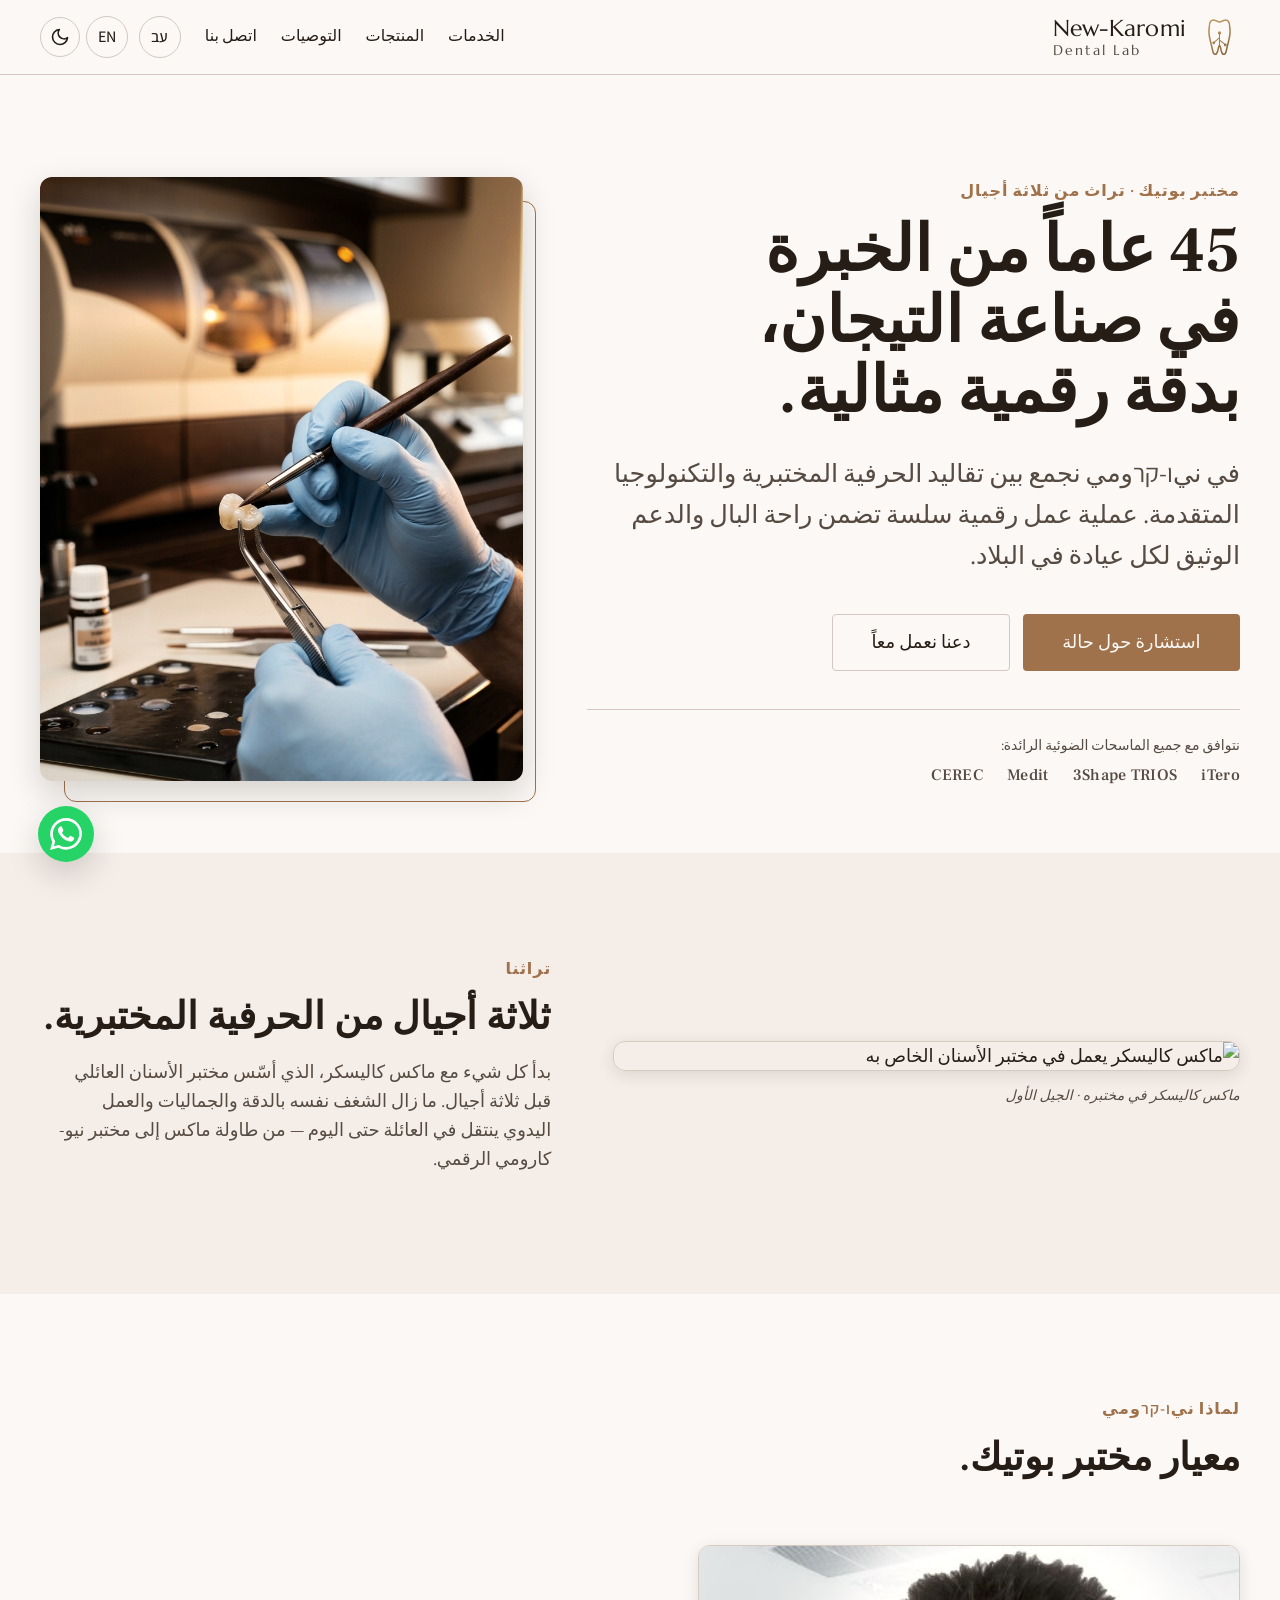
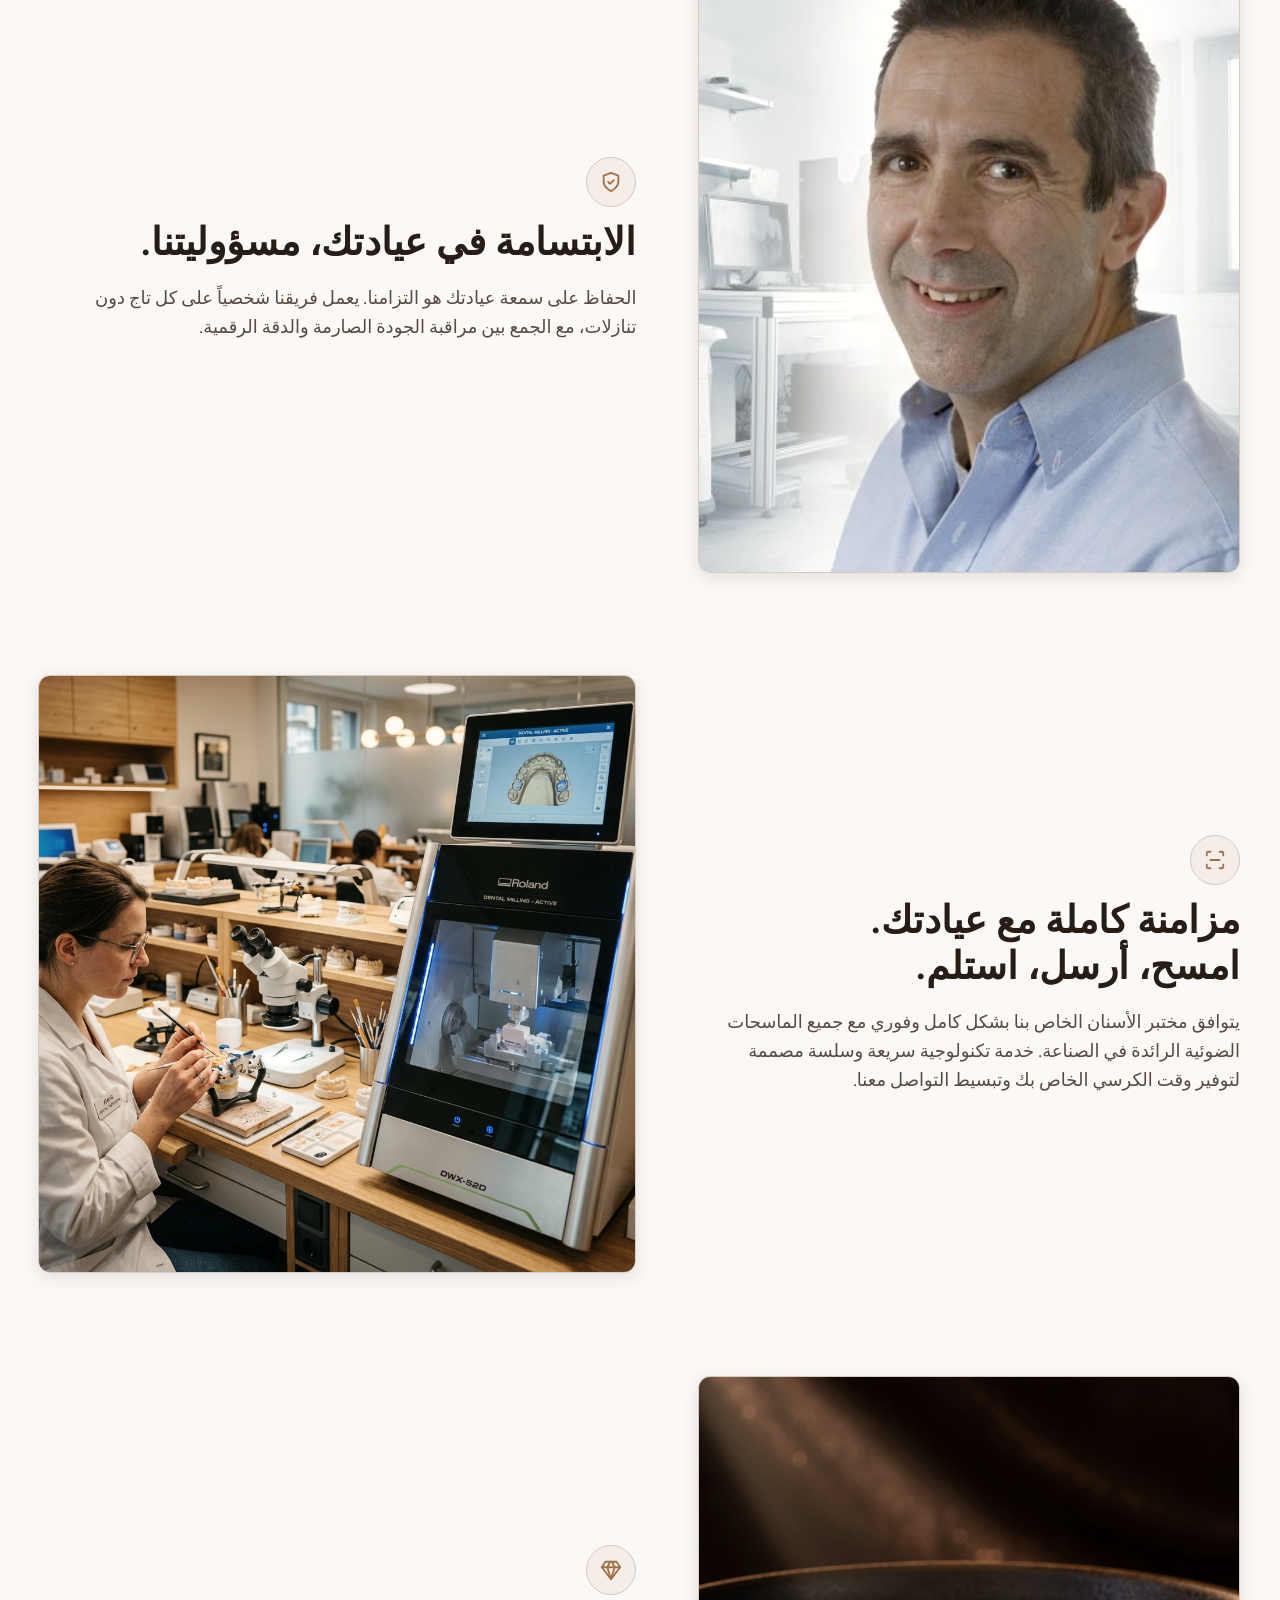
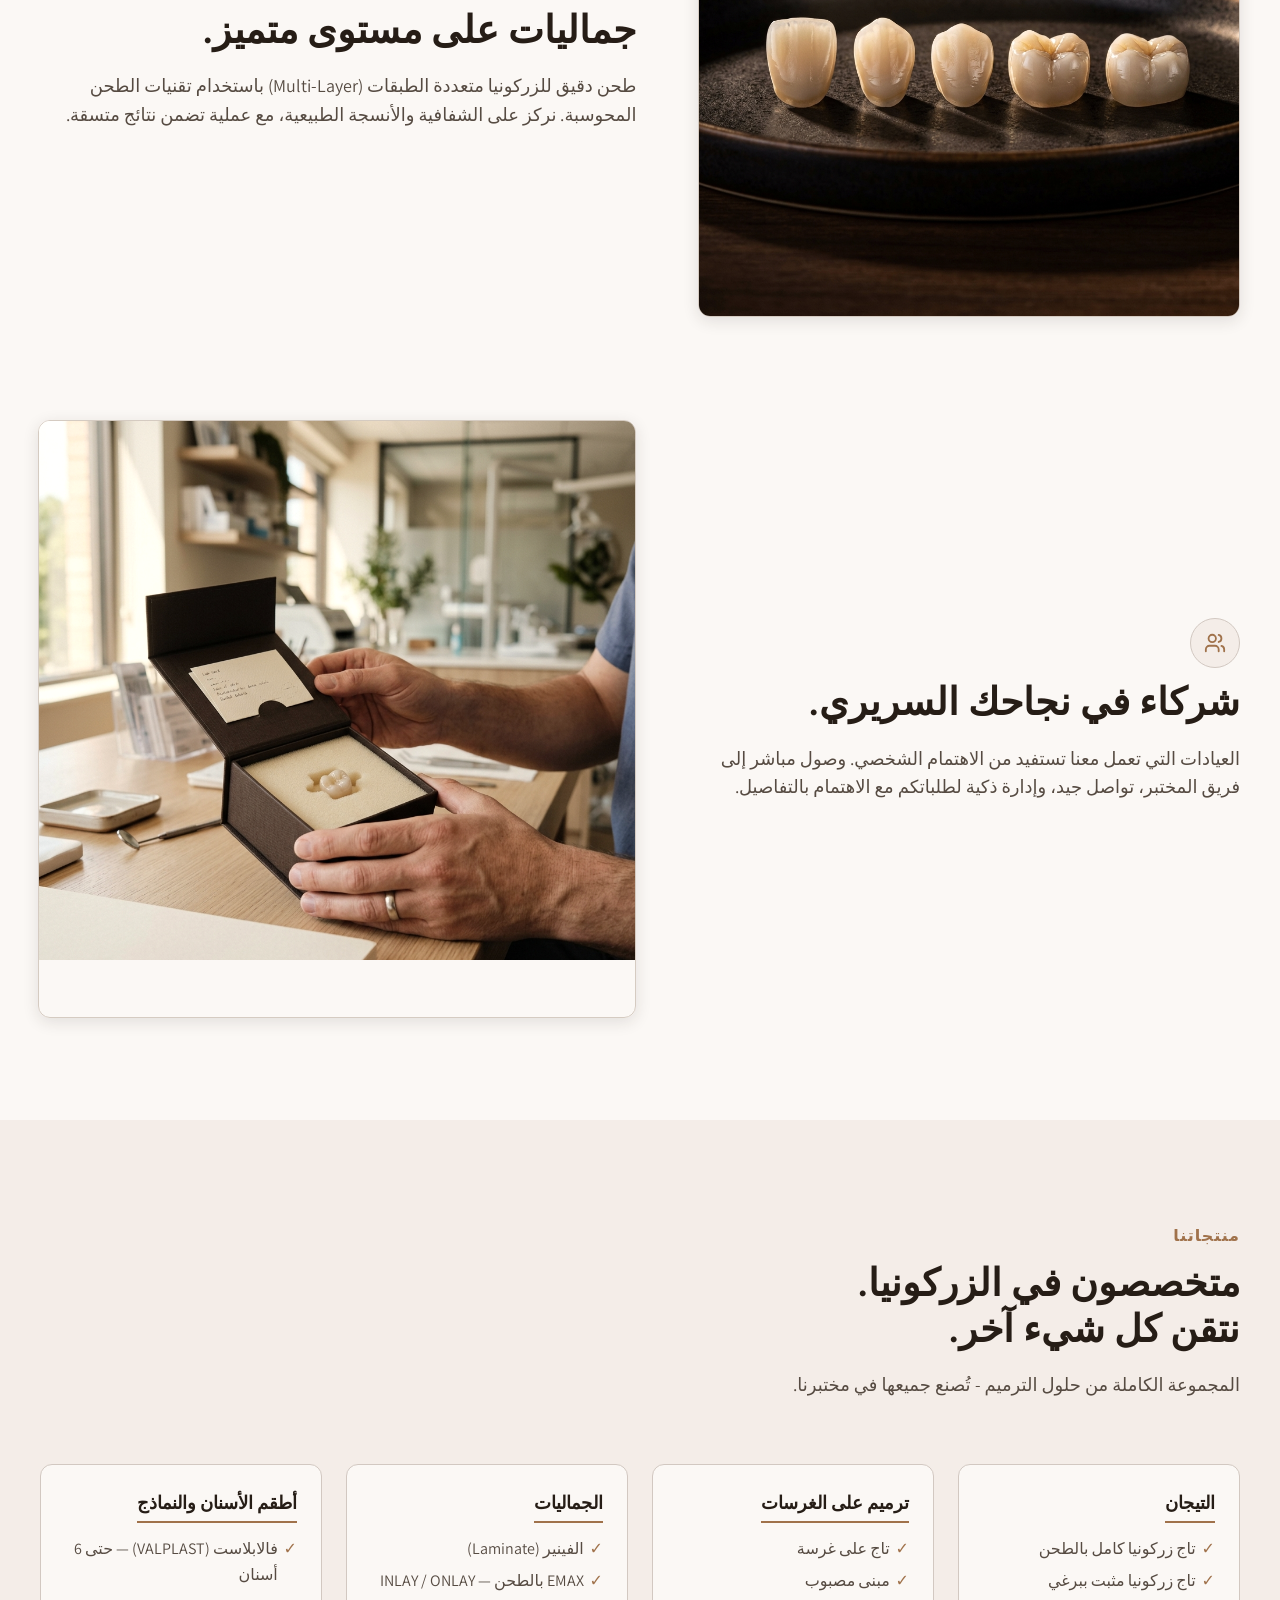
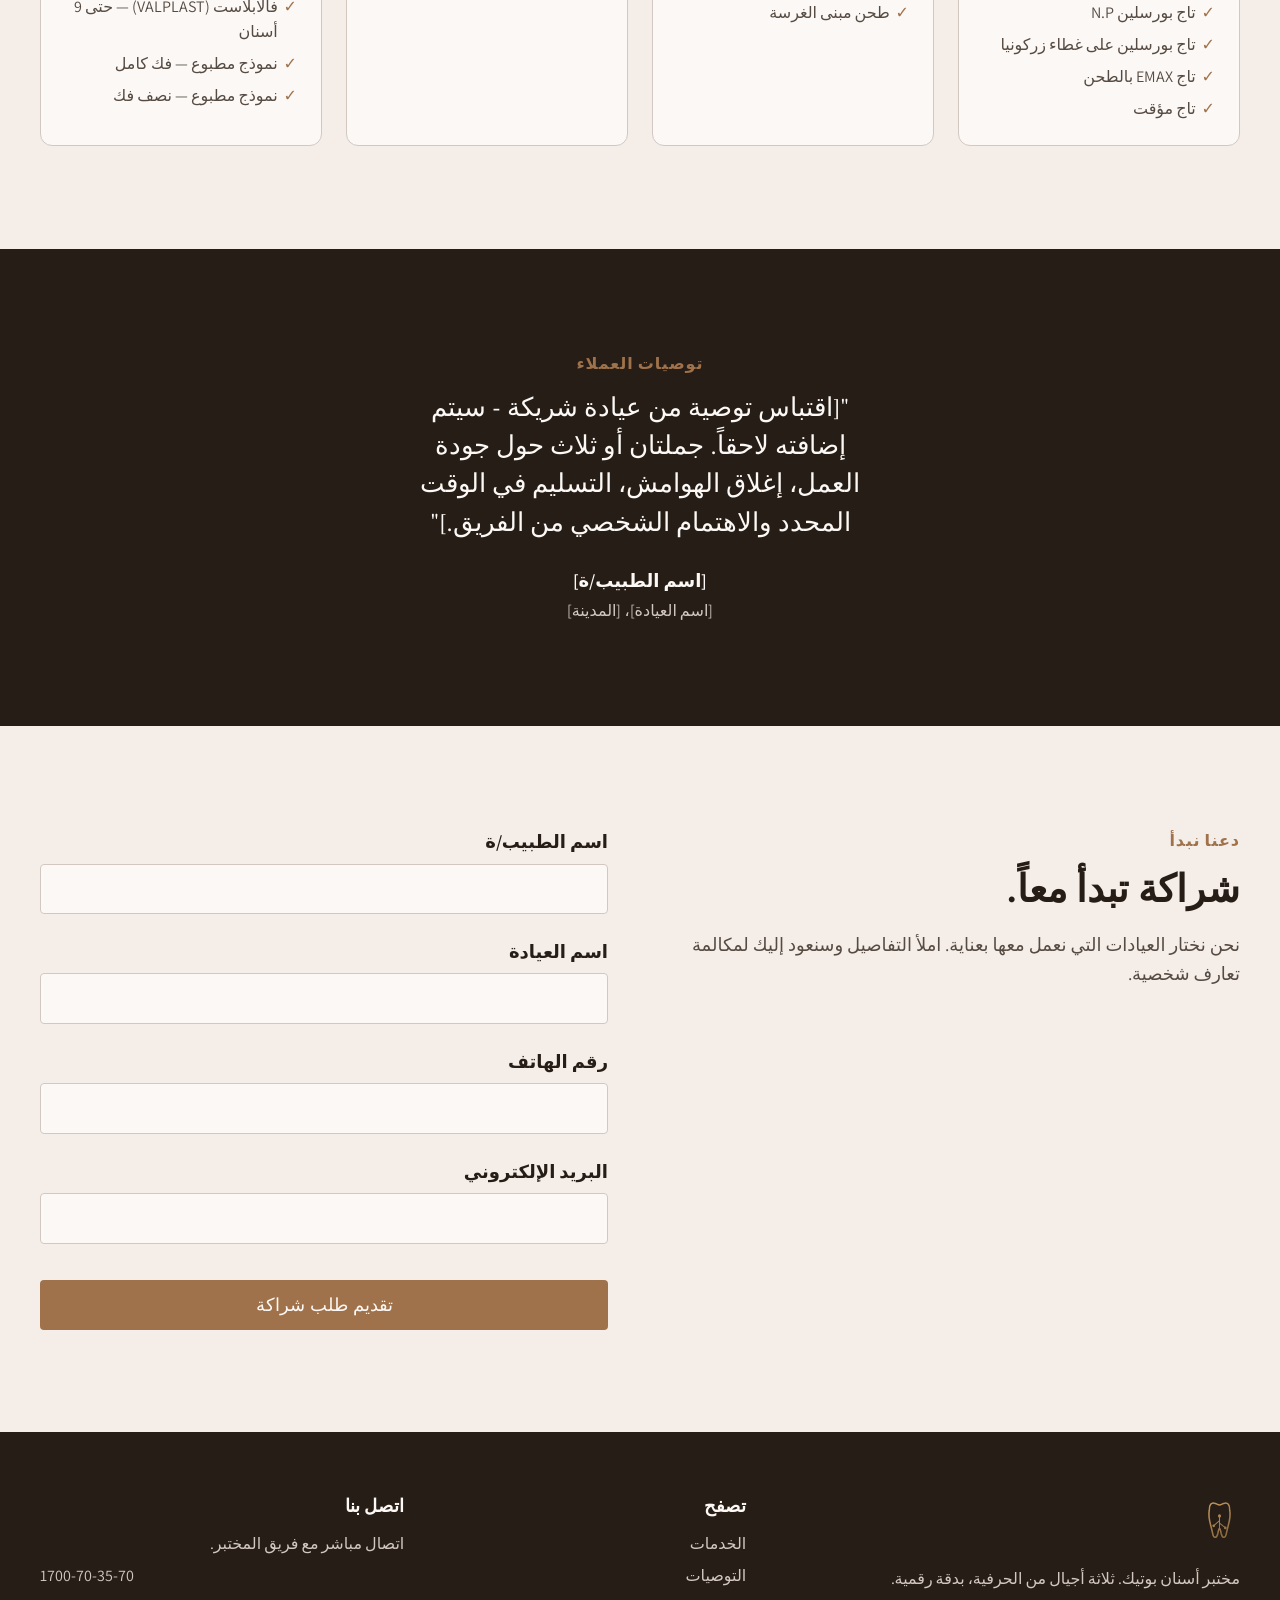
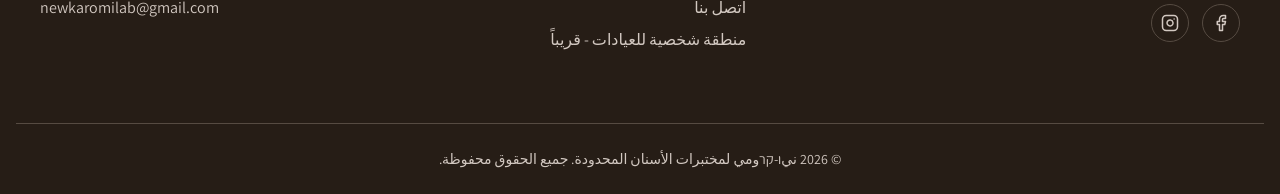
==== Website-Option-1/index_ar.html @ 2f475092 "fix(option-1): correct legacy image filename case" ====
<!DOCTYPE html>
<html lang="ar" dir="rtl" data-theme="light">

<head>
    <meta charset="UTF-8">
    <meta name="viewport" content="width=device-width, initial-scale=1.0">
    <title>نيו-קרومي — مختبرات أسنان متقدمة</title>
    <meta name="description" content="45 عاماً من الخبرة كمختبر أسنان بوتيك - الآن بدقة رقمية مثالية.">
    <!-- TODO: בעת העלאה לאוויר — החליפו את og:url ו-og:image בכתובות מלאות (https://...) -->
    <meta property="og:type" content="website">
    <meta property="og:title" content="نيו-קרومي — مختبرات أسنان متقدمة">
    <meta property="og:description" content="45 عاماً من الخبرة كمختبر أسنان بوتيك - الآن بدقة رقمية مثالية.">
    <meta property="og:image" content="./hero.png">
    <meta property="og:locale" content="ar_IL">
    <meta name="twitter:card" content="summary_large_image">
    <link rel="icon" type="image/svg+xml" href="./favicon.svg">
    <link rel="stylesheet" href="./theme.css">
    <link rel="stylesheet" href="./styles.css">
    <link rel="preconnect" href="https://fonts.googleapis.com">
    <link rel="preconnect" href="https://fonts.gstatic.com" crossorigin>
    <link
        href="https://fonts.googleapis.com/css2?family=Assistant:wght@400;500;600&family=Frank+Ruhl+Libre:wght@400;500;700&family=Marcellus&display=swap"
        rel="stylesheet">
</head>

<body>
    <header class="site-header">
        <div class="container header-container">
            <div class="logo" aria-label="نيו-קרومي">
                <img src="./logo-mark.svg" alt="" class="logo-img" />
                <span class="logo-text">New-Karomi<span class="logo-sub">Dental Lab</span></span>
            </div>
            <nav class="main-nav" aria-label="الملاحة الرئيسية">
                <a href="#features" class="nav-link">الخدمات</a>
                <a href="#products" class="nav-link">المنتجات</a>
                <a href="#testimonials" class="nav-link">التوصيات</a>
                <a href="#contact" class="nav-link">اتصل بنا</a>
                <div class="nav-actions">
                    <a href="./index.html" class="btn-lang" aria-label="النسخة العبرية" style="margin-inline-end: 4px;">עב</a>
                    <a href="./index_en.html" class="btn-lang" aria-label="النسخة الإنجليزية">EN</a>
                    <button id="theme-toggle" class="btn-theme-toggle" aria-label="تبديل وضع العرض">
                        <svg aria-hidden="true" width="20" height="20" viewBox="0 0 24 24" fill="none"
                            stroke="currentColor" stroke-width="2" stroke-linecap="round" stroke-linejoin="round">
                            <path d="M21 12.79A9 9 0 1 1 11.21 3 7 7 0 0 0 21 12.79z"></path>
                        </svg>
                    </button>
                </div>
            </nav>
        </div>
    </header>

    <main>
        <section class="hero" aria-labelledby="hero-title">
            <div class="container hero-grid">
                <div class="hero-content">
                    <p class="eyebrow">مختبر بوتيك · تراث من ثلاثة أجيال</p>
                    <h1 id="hero-title" class="hero-title">45 عاماً من الخبرة في صناعة التيجان، بدقة رقمية مثالية.</h1>
                    <p class="hero-subtitle">في نيו-קרومي نجمع بين تقاليد الحرفية المختبرية والتكنولوجيا المتقدمة. عملية
                        عمل رقمية سلسة تضمن راحة البال والدعم الوثيق لكل عيادة في البلاد.</p>
                    <div class="hero-actions">
                        <a href="#contact" class="btn btn-primary">استشارة حول حالة</a>
                        <a href="#features" class="btn btn-outline">دعنا نعمل معاً</a>
                    </div>
                    <div class="hero-trust" aria-label="توافق الماسحات">
                        <span class="hero-trust-label">نتوافق مع جميع الماسحات الضوئية الرائدة:</span>
                        <ul class="scanner-list">
                            <li>iTero</li>
                            <li>3Shape TRIOS</li>
                            <li>Medit</li>
                            <li>CEREC</li>
                        </ul>
                    </div>
                </div>
                <div class="hero-visual">
                    <img src="./hero.png" alt="عمل يدوي دقيق للفنيين إلى جانب عملية طحن رقمية متقدمة" />
                </div>
            </div>
        </section>

        <section id="legacy" class="legacy" aria-labelledby="legacy-title">
            <div class="container legacy-grid">
                <figure class="legacy-figure">
                    <div class="img-frame">
                        <img src="./Max_Kalisker.png" alt="ماكس كاليسكر يعمل في مختبر الأسنان الخاص به" />
                    </div>
                    <figcaption class="legacy-caption">ماكس كاليسكر في مختبره · الجيل الأول</figcaption>
                </figure>
                <div class="legacy-content">
                    <p class="eyebrow">تراثنا</p>
                    <h2 id="legacy-title" class="section-title">ثلاثة أجيال من الحرفية المختبرية.</h2>
                    <p class="feature-text">بدأ كل شيء مع ماكس كاليسكر، الذي أسّس مختبر الأسنان العائلي قبل ثلاثة أجيال. ما زال الشغف نفسه بالدقة والجماليات والعمل اليدوي ينتقل في العائلة حتى اليوم — من طاولة ماكس إلى مختبر نيو-كارومي الرقمي.</p>
                </div>
            </div>
        </section>

        <section id="features" class="features" aria-label="خدمات المختبر">
            <div class="container">
                <div class="section-head">
                    <p class="eyebrow">لماذا نيו-קרومي</p>
                    <h2 class="section-title">معيار مختبر بوتيك.</h2>
                </div>

                <article class="feature-row">
                    <div class="feature-visual img-frame">
                        <img src="./nir.jpg" alt="نير، صاحب المختبر" />
                    </div>
                    <div class="feature-content">
                        <span class="feature-icon" aria-hidden="true">
                            <svg width="22" height="22" viewBox="0 0 24 24" fill="none" stroke="currentColor"
                                stroke-width="2" stroke-linecap="round" stroke-linejoin="round">
                                <path d="M12 22s8-4 8-10V5l-8-3-8 3v7c0 6 8 10 8 10z"></path>
                                <path d="m9 12 2 2 4-4"></path>
                            </svg>
                        </span>
                        <h3 class="feature-title">الابتسامة في عيادتك، مسؤوليتنا.</h3>
                        <p class="feature-text">الحفاظ على سمعة عيادتك هو التزامنا. يعمل فريقنا شخصياً على كل
                            تاج دون تنازلات، مع الجمع بين مراقبة الجودة الصارمة والدقة الرقمية.</p>
                    </div>
                </article>

                <article class="feature-row">
                    <div class="feature-visual img-frame">
                        <img src="./automation.png" alt="عملية عمل رقمية — تكامل سلس للعيادة" />
                    </div>
                    <div class="feature-content">
                        <span class="feature-icon" aria-hidden="true">
                            <svg width="22" height="22" viewBox="0 0 24 24" fill="none" stroke="currentColor"
                                stroke-width="2" stroke-linecap="round" stroke-linejoin="round">
                                <path d="M3 7V5a2 2 0 0 1 2-2h2"></path>
                                <path d="M17 3h2a2 2 0 0 1 2 2v2"></path>
                                <path d="M21 17v2a2 2 0 0 1-2 2h-2"></path>
                                <path d="M7 21H5a2 2 0 0 1-2-2v-2"></path>
                                <path d="M7 12h10"></path>
                            </svg>
                        </span>
                        <h3 class="feature-title">مزامنة كاملة مع عيادتك. امسح، أرسل، استلم.</h3>
                        <p class="feature-text">يتوافق مختبر الأسنان الخاص بنا بشكل كامل وفوري مع جميع الماسحات الضوئية الرائدة
                            في الصناعة. خدمة تكنولوجية سريعة وسلسة مصممة لتوفير وقت الكرسي الخاص بك وتبسيط
                            التواصل معنا.</p>
                    </div>
                </article>

                <article class="feature-row">
                    <div class="feature-visual img-frame">
                        <img src="./trust.png" alt="جماليات ومواد خام" />
                    </div>
                    <div class="feature-content">
                        <span class="feature-icon" aria-hidden="true">
                            <svg width="22" height="22" viewBox="0 0 24 24" fill="none" stroke="currentColor"
                                stroke-width="2" stroke-linecap="round" stroke-linejoin="round">
                                <path d="M6 3h12l4 6-10 13L2 9z"></path>
                                <path d="M11 3 8 9l4 13 4-13-3-6"></path>
                                <path d="M2 9h20"></path>
                            </svg>
                        </span>
                        <h3 class="feature-title">جماليات على مستوى متميز.</h3>
                        <p class="feature-text">طحن دقيق للزركونيا متعددة الطبقات (Multi-Layer) باستخدام
                            تقنيات الطحن المحوسبة. نركز على الشفافية والأنسجة الطبيعية، مع عملية تضمن نتائج
                            متسقة.</p>
                    </div>
                </article>

                <article class="feature-row">
                    <div class="feature-visual img-frame">
                        <img src="./service.png" alt="تاج زركونيا معبأ بعناية، تم تسليمه للعيادة" />
                    </div>
                    <div class="feature-content">
                        <span class="feature-icon" aria-hidden="true">
                            <svg width="22" height="22" viewBox="0 0 24 24" fill="none" stroke="currentColor"
                                stroke-width="2" stroke-linecap="round" stroke-linejoin="round">
                                <path d="M16 21v-2a4 4 0 0 0-4-4H6a4 4 0 0 0-4 4v2"></path>
                                <circle cx="9" cy="7" r="4"></circle>
                                <path d="M22 21v-2a4 4 0 0 0-3-3.87"></path>
                                <path d="M16 3.13a4 4 0 0 1 0 7.75"></path>
                            </svg>
                        </span>
                        <h3 class="feature-title">شركاء في نجاحك السريري.</h3>
                        <p class="feature-text">العيادات التي تعمل معنا تستفيد من الاهتمام الشخصي. وصول مباشر إلى فريق المختبر، تواصل
                            جيد، وإدارة ذكية لطلباتكم مع الاهتمام بالتفاصيل.</p>
                    </div>
                </article>
            </div>
        </section>

        <section id="products" class="products" aria-labelledby="products-title">
            <div class="container">
                <div class="section-head">
                    <p class="eyebrow">منتجاتنا</p>
                    <h2 id="products-title" class="section-title">متخصصون في الزركونيا. نتقن كل شيء آخر.</h2>
                    <p class="feature-text">المجموعة الكاملة من حلول الترميم - تُصنع جميعها في مختبرنا.</p>
                </div>
                <div class="products-grid">
                    <div class="product-category">
                        <h3>التيجان</h3>
                        <ul>
                            <li>تاج زركونيا كامل بالطحن</li>
                            <li>تاج زركونيا مثبت ببرغي</li>
                            <li>تاج بورسلين N.P</li>
                            <li>تاج بورسلين على غطاء زركونيا</li>
                            <li>تاج EMAX بالطحن</li>
                            <li>تاج مؤقت</li>
                        </ul>
                    </div>
                    <div class="product-category">
                        <h3>ترميم على الغرسات</h3>
                        <ul>
                            <li>تاج على غرسة</li>
                            <li>مبنى مصبوب</li>
                            <li>طحن مبنى الغرسة</li>
                        </ul>
                    </div>
                    <div class="product-category">
                        <h3>الجماليات</h3>
                        <ul>
                            <li>الفينير (Laminate)</li>
                            <li>EMAX بالطحن — INLAY / ONLAY</li>
                        </ul>
                    </div>
                    <div class="product-category">
                        <h3>أطقم الأسنان والنماذج</h3>
                        <ul>
                            <li>فالابلاست (VALPLAST) — حتى 6 أسنان</li>
                            <li>فالابلاست (VALPLAST) — حتى 9 أسنان</li>
                            <li>نموذج مطبوع — فك كامل</li>
                            <li>نموذج مطبوع — نصف فك</li>
                        </ul>
                    </div>
                </div>
            </div>
        </section>

        <!-- TODO: להחליף את ההמלצה והפרטים בהמלצה אמיתית ממרפאה שותפה -->
        <section id="testimonials" class="testimonial-section band-dark" aria-labelledby="testimonials-title">
            <div class="container testimonial-inner">
                <p class="eyebrow eyebrow-on-dark">توصيات العملاء</p>
                <h2 id="testimonials-title" class="visually-hidden">توصيات من العيادات الشريكة</h2>
                <figure class="testimonial-card">
                    <blockquote class="testimonial-quote">
                        "[اقتباس توصية من عيادة شريكة - سيتم إضافته لاحقاً. جملتان أو ثلاث حول جودة العمل،
                        إغلاق الهوامش، التسليم في الوقت المحدد والاهتمام الشخصي من الفريق.]"
                    </blockquote>
                    <figcaption class="testimonial-attribution">
                        <span class="testimonial-name">[اسم الطبيب/ة]</span>
                        <span class="testimonial-clinic">[اسم العيادة]، [المدينة]</span>
                    </figcaption>
                </figure>
            </div>
        </section>

        <section id="contact" class="contact-section" aria-labelledby="contact-title">
            <div class="container contact-grid">
                <div class="contact-info">
                    <p class="eyebrow">دعنا نبدأ</p>
                    <h2 id="contact-title" class="section-title">شراكة تبدأ معاً.</h2>
                    <p class="feature-text">نحن نختار العيادات التي نعمل معها بعناية. املأ التفاصيل وسنعود إليك
                        لمكالمة تعارف شخصية.</p>
                </div>
                <form class="contact-form" action="#" method="POST">
                    <div class="form-group">
                        <label for="doctorName">اسم الطبيب/ة</label>
                        <input type="text" id="doctorName" name="doctorName" class="form-control" autocomplete="name"
                            required aria-required="true">
                    </div>
                    <div class="form-group">
                        <label for="clinicName">اسم العيادة</label>
                        <input type="text" id="clinicName" name="clinicName" class="form-control"
                            autocomplete="organization" required aria-required="true">
                    </div>
                    <div class="form-group">
                        <label for="phone">رقم الهاتف</label>
                        <input type="tel" id="phone" name="phone" class="form-control" autocomplete="tel"
                            inputmode="tel" dir="ltr" required aria-required="true">
                    </div>
                    <div class="form-group">
                        <label for="email">البريد الإلكتروني</label>
                        <input type="email" id="email" name="email" class="form-control" autocomplete="email" dir="ltr"
                            required aria-required="true">
                    </div>
                    <button type="submit" class="btn btn-primary btn-block">تقديم طلب شراكة</button>
                </form>
            </div>
        </section>
    </main>

    <footer class="site-footer band-dark">
        <div class="container footer-grid">
            <div class="footer-col footer-brand">
                <img src="./logo-mark.svg" alt="לוגו نيו-קרومي" class="footer-logo" />
                <p>مختبر أسنان بوتيك. ثلاثة أجيال من الحرفية، بدقة رقمية.</p>
                <!-- TODO: להחליף בקישורים אמיתיים לרשתות החברתיות, או למחוק -->
                <div class="social-links" aria-label="وسائل التواصل الاجتماعي">
                    <a href="#" aria-label="فيسبوك">
                        <svg width="18" height="18" viewBox="0 0 24 24" fill="none" stroke="currentColor"
                            stroke-width="2" stroke-linecap="round" stroke-linejoin="round" aria-hidden="true">
                            <path d="M18 2h-3a5 5 0 0 0-5 5v3H7v4h3v8h4v-8h3l1-4h-4V7a1 1 0 0 1 1-1h3z"></path>
                        </svg>
                    </a>
                    <a href="#" aria-label="إنستغرام">
                        <svg width="18" height="18" viewBox="0 0 24 24" fill="none" stroke="currentColor"
                            stroke-width="2" stroke-linecap="round" stroke-linejoin="round" aria-hidden="true">
                            <rect x="2" y="2" width="20" height="20" rx="5" ry="5"></rect>
                            <path d="M16 11.37A4 4 0 1 1 12.63 8 4 4 0 0 1 16 11.37z"></path>
                            <line x1="17.5" y1="6.5" x2="17.51" y2="6.5"></line>
                        </svg>
                    </a>
                </div>
            </div>
            <div class="footer-col">
                <h3>تصفح</h3>
                <a href="#features">الخدمات</a>
                <a href="#testimonials">التوصيات</a>
                <a href="#contact">اتصل بنا</a>
                <span class="footer-muted">منطقة شخصية للعيادات - قريباً</span>
            </div>
            <div class="footer-col">
                <h3>اتصل بنا</h3>
                <p>اتصال مباشر مع فريق المختبر.</p>
                <a href="tel:1700703570" dir="ltr">1700-70-35-70</a>
                <a href="mailto:newkaromilab@gmail.com" dir="ltr">newkaromilab@gmail.com</a>
            </div>
        </div>
        <div class="container footer-bottom">
            <p>&copy; 2026 نيו-קרومي لمختبرات الأسنان المحدودة. جميع الحقوق محفوظة.</p>
        </div>
    </footer>

    <a href="https://wa.me/97226249798" class="whatsapp-btn" target="_blank" rel="noopener noreferrer" aria-label="WhatsApp">
        <svg width="24" height="24" viewBox="0 0 24 24" fill="currentColor">
            <path d="M17.472 14.382c-.297-.149-1.758-.867-2.03-.967-.273-.099-.471-.148-.67.15-.197.297-.767.966-.94 1.164-.173.199-.347.223-.644.075-.297-.15-1.255-.463-2.39-1.475-.883-.788-1.48-1.761-1.653-2.059-.173-.297-.018-.458.13-.606.134-.133.298-.347.446-.52.149-.174.198-.298.298-.497.099-.198.05-.371-.025-.52-.075-.149-.669-1.612-.916-2.207-.242-.579-.487-.5-.669-.51a12.8 12.8 0 0 0-.57-.01c-.198 0-.52.074-.792.372-.272.297-1.04 1.016-1.04 2.479 0 1.462 1.065 2.875 1.213 3.074.149.198 2.096 3.2 5.077 4.487.709.306 1.262.489 1.694.625.712.227 1.36.195 1.871.118.571-.085 1.758-.719 2.006-1.413.248-.694.248-1.289.173-1.413-.074-.124-.272-.198-.57-.347m-5.421 7.403h-.004a9.87 9.87 0 0 1-5.031-1.378l-.361-.214-3.741.982.998-3.648-.235-.374a9.86 9.86 0 0 1-1.51-5.26c.001-5.45 4.436-9.884 9.888-9.884 2.64 0 5.122 1.03 6.988 2.898a9.825 9.825 0 0 1 2.893 6.994c-.003 5.45-4.437 9.884-9.885 9.884m8.413-18.297A11.815 11.815 0 0 0 12.05 0C5.495 0 .16 5.335.157 11.892c0 2.096.547 4.142 1.588 5.945L.057 24l6.305-1.654a11.882 11.882 0 0 0 5.683 1.448h.005c6.554 0 11.89-5.335 11.893-11.893a11.821 11.821 0 0 0-3.48-8.413Z"/>
        </svg>
    </a>
    <script src="./main.js" defer></script>
</body>

</html>
---- Website-Option-1/theme.css ----
/* New-Karomi Dental Labs — Elite UI/UX Design System (2025 Standard) - Option 1 Boutique */
:root {
  /* Primitive Tokens - Warm Boutique (Espresso / Bronze / Cream) */
  --brand-900: oklch(0.24 0.02 60); /* Deep Espresso */
  --brand-700: oklch(0.42 0.02 60); /* Charcoal Muted */
  --brand-500: oklch(0.59 0.08 60); /* Warm Bronze */
  --brand-300: oklch(0.84 0.015 60); /* Taupe Grey */
  --brand-100: oklch(0.95 0.01 60); /* Parchment */
  --brand-50: oklch(0.98 0.005 60); /* Artisan Cream */

  --success: oklch(0.44 0.08 150);
  --warning: oklch(0.61 0.15 60);
  --error: oklch(0.38 0.15 25);
  --info: oklch(0.31 0.08 260);

  /* Semantic Tokens (Light) */
  --surface-bg: var(--brand-50);
  --surface-alt: var(--brand-100);
  --text-primary: var(--brand-900);
  --text-secondary: var(--brand-700);
  --action-primary: var(--brand-500);
  --action-on-primary: var(--brand-50);
  --border-subtle: var(--brand-300);

  /* Fluid Typography */
  --font-size-hero: clamp(2.5rem, 5vw, 4rem);
  --font-size-h1: clamp(2rem, 4vw, 3rem);
  --font-size-h2: clamp(1.5rem, 3vw, 2.5rem);
  --font-size-h3: clamp(1.25rem, 2vw, 1.75rem);
  --font-size-body: clamp(1rem, 1.5vw, 1.125rem);
  --font-size-small: clamp(0.875rem, 1vw + 0.5rem, 1rem);
  --font-size-micro: clamp(0.75rem, 0.75vw + 0.5rem, 0.875rem);

  /* Spacing */
  --space-xs: clamp(0.25rem, 0.5vw, 0.5rem);
  --space-sm: clamp(0.5rem, 1vw, 1rem);
  --space-md: clamp(1rem, 2vw, 1.5rem);
  --space-lg: clamp(1.5rem, 3vw, 3rem);
  --space-xl: clamp(3rem, 5vw, 5rem);
  --space-2xl: clamp(5rem, 8vw, 8rem);

  /* Radius scale (single source of truth) */
  --radius-sm: 4px;   /* buttons, inputs */
  --radius-md: 12px;  /* images, cards */

  /* Elevation (warm-tinted shadows) */
  --shadow-md: 0 4px 16px oklch(0.24 0.02 60 / 0.12);
  --shadow-lg: 0 12px 32px oklch(0.24 0.02 60 / 0.18);

  /* Motion */
  --ease-spring: cubic-bezier(0.175, 0.885, 0.32, 1.275);
  --ease-premium-in-out: cubic-bezier(0.4, 0, 0.2, 1);
  --duration-fast: 150ms;
  --duration-base: 300ms;
  --duration-slow: 600ms;
}

[data-theme="dark"] {
  /* Semantic Tokens (Dark Mutation) */
  --surface-bg: var(--brand-900);
  --surface-alt: color-mix(in oklch, var(--brand-900), var(--brand-50) 10%);
  --text-primary: var(--brand-50);
  --text-secondary: var(--brand-300);
  --action-primary: var(--brand-500);
  --action-on-primary: var(--brand-50);
  --border-subtle: var(--brand-700);
}

/* Accessibility & Invariants */
:focus-visible {
  outline: 2px solid var(--action-primary);
  outline-offset: 2px;
}

@media (prefers-reduced-motion: reduce) {
  * {
    --duration-fast: 0ms !important;
    --duration-base: 0ms !important;
    --duration-slow: 0ms !important;
    transition-duration: 0ms !important;
    animation-duration: 0ms !important;
  }
}
---- Website-Option-1/styles.css ----
/* ============ Base Setup ============ */
html {
    scroll-behavior: smooth;
}

body {
    background-color: var(--surface-bg);
    color: var(--text-primary);
    font-family: 'Assistant', 'Inter', system-ui, sans-serif;
    font-size: var(--font-size-body);
    margin: 0;
    line-height: 1.6;
}

::selection {
    background-color: var(--action-primary);
    color: var(--action-on-primary);
}

.container {
    max-width: 1200px;
    margin: 0 auto;
    padding: 0 var(--space-md);
}

/* Anchor targets clear the sticky header */
section[id],
[id="submit"] {
    scroll-margin-top: 96px;
}

.visually-hidden {
    position: absolute;
    width: 1px;
    height: 1px;
    margin: -1px;
    padding: 0;
    overflow: hidden;
    clip: rect(0 0 0 0);
    white-space: nowrap;
    border: 0;
}

/* ============ Header ============ */
.site-header {
    padding: var(--space-sm) 0;
    border-bottom: 1px solid var(--border-subtle);
    background-color: color-mix(in oklch, var(--surface-bg), transparent 8%);
    backdrop-filter: blur(8px);
    position: sticky;
    top: 0;
    z-index: 100;
}
.header-container {
    display: flex;
    justify-content: space-between;
    align-items: center;
}
.logo {
    font-family: 'Marcellus', 'Frank Ruhl Libre', serif;
    font-weight: 400;
    color: var(--text-primary);
    display: flex;
    align-items: center;
    gap: var(--space-sm);
}
.logo-text {
    display: flex;
    flex-direction: column;
    line-height: 1.15;
    font-family: 'Marcellus', 'Frank Ruhl Libre', serif;
    font-weight: 400;
    font-size: clamp(1.15rem, 2vw, 1.45rem);
    letter-spacing: 0.01em;
    direction: ltr;
}
.logo-sub {
    font-family: 'Marcellus', 'Assistant', sans-serif;
    font-size: var(--font-size-micro);
    font-weight: 400;
    letter-spacing: 0.16em;
    color: var(--text-secondary);
}
.logo-img {
    height: clamp(36px, 4vw, 48px);
    width: auto;
    object-fit: contain;
    transition: transform var(--duration-fast) var(--ease-premium-in-out);
}
.logo-img:hover {
    transform: scale(1.02);
}
.main-nav {
    display: flex;
    align-items: center;
    gap: var(--space-md);
}
.nav-link {
    color: var(--text-primary);
    text-decoration: none;
    font-size: var(--font-size-small);
    font-weight: 500;
    padding: var(--space-xs) 0;
    border-bottom: 2px solid transparent;
    transition: border-color var(--duration-fast) var(--ease-premium-in-out);
}
.nav-link:hover {
    border-bottom-color: var(--action-primary);
}
.btn-theme-toggle {
    background: transparent;
    border: 1px solid var(--border-subtle);
    color: var(--text-primary);
    width: 40px;
    height: 40px;
    border-radius: 50%;
    display: flex;
    align-items: center;
    justify-content: center;
    cursor: pointer;
    transition: background-color var(--duration-fast);
}
.btn-theme-toggle:hover {
    background-color: var(--surface-alt);
}
.nav-actions {
    display: flex;
    gap: var(--space-xs);
    align-items: center;
}
.btn-lang {
    background: transparent;
    border: 1px solid var(--border-subtle);
    color: var(--text-primary);
    text-decoration: none;
    font-size: var(--font-size-small);
    font-weight: 500;
    width: 40px;
    height: 40px;
    border-radius: 50%;
    display: flex;
    align-items: center;
    justify-content: center;
    cursor: pointer;
    transition: background-color var(--duration-fast);
}
.btn-lang:hover {
    background-color: var(--surface-alt);
}

/* ============ Typography ============ */
h1, h2, h3 {
    font-family: 'Frank Ruhl Libre', 'Playfair Display', serif;
    color: inherit;
    text-wrap: balance;
    margin-top: 0;
    line-height: 1.2;
}
p {
    max-width: 70ch;
    text-wrap: pretty;
}
a {
    color: inherit;
}
.eyebrow {
    color: var(--action-primary);
    font-size: var(--font-size-small);
    font-weight: 600;
    letter-spacing: 0.06em;
    margin: 0 0 var(--space-sm);
}
.section-head {
    margin-bottom: var(--space-xl);
    max-width: 60ch;
}
.section-title {
    font-size: var(--font-size-h2);
    margin-bottom: var(--space-sm);
}

/* ============ Buttons ============ */
.btn {
    display: inline-flex;
    align-items: center;
    justify-content: center;
    padding: var(--space-sm) var(--space-lg);
    font-size: var(--font-size-body);
    font-weight: 500;
    text-decoration: none;
    border-radius: var(--radius-sm);
    transition: transform var(--duration-fast) var(--ease-premium-in-out),
        box-shadow var(--duration-fast) var(--ease-premium-in-out),
        opacity var(--duration-fast);
    cursor: pointer;
}
.btn-primary {
    background-color: var(--action-primary);
    color: var(--action-on-primary);
    border: 1px solid transparent;
}
.btn-primary:hover {
    opacity: 0.92;
    transform: translateY(-2px);
    box-shadow: var(--shadow-md);
}
.btn-outline {
    background-color: transparent;
    color: inherit;
    border: 1px solid var(--border-subtle);
}
.btn-outline:hover {
    background-color: var(--surface-alt);
    transform: translateY(-2px);
}
.btn-block {
    width: 100%;
    margin-top: var(--space-sm);
}
.btn-small {
    padding: var(--space-xs) var(--space-sm);
    font-size: var(--font-size-small);
}

/* ============ Hero ============ */
.hero {
    padding: var(--space-2xl) 0 var(--space-xl);
}
.hero-grid {
    display: grid;
    grid-template-columns: 1fr;
    gap: var(--space-xl);
}
@media (min-width: 900px) {
    .hero-grid {
        grid-template-columns: 1.15fr 0.85fr;
        align-items: center;
    }
}
.hero-title {
    font-size: var(--font-size-hero);
    line-height: 1.1;
    margin-bottom: var(--space-md);
}
.hero-subtitle {
    font-size: var(--font-size-h3);
    color: var(--text-secondary);
    max-width: 65ch;
    margin-bottom: var(--space-lg);
}
.hero-actions {
    display: flex;
    gap: var(--space-sm);
    flex-wrap: wrap;
}
.hero-trust {
    margin-top: var(--space-lg);
    padding-top: var(--space-md);
    border-top: 1px solid var(--border-subtle);
}
.hero-trust-label {
    display: block;
    font-size: var(--font-size-micro);
    color: var(--text-secondary);
    margin-bottom: var(--space-xs);
}
.scanner-list {
    list-style: none;
    margin: 0;
    padding: 0;
    display: flex;
    flex-wrap: wrap;
    gap: var(--space-md);
}
.scanner-list li {
    font-family: 'Frank Ruhl Libre', serif;
    font-weight: 500;
    font-size: var(--font-size-small);
    color: var(--text-secondary);
    letter-spacing: 0.02em;
    direction: ltr;
}

/* Hero image: offset bronze frame + warm grade */
.hero-visual {
    position: relative;
}
.hero-visual::before {
    content: '';
    position: absolute;
    inset: var(--space-md) calc(-1 * var(--space-sm)) calc(-1 * var(--space-sm)) var(--space-md);
    border: 1px solid var(--action-primary);
    border-radius: var(--radius-md);
    z-index: 0;
}
.hero-visual img {
    position: relative;
    z-index: 1;
    width: 100%;
    height: auto;
    border-radius: var(--radius-md);
    object-fit: cover;
    aspect-ratio: 4/5;
    filter: saturate(0.92) sepia(0.06);
    box-shadow: var(--shadow-lg);
}

/* ============ Dark Bands (espresso, both themes) ============ */
.band-dark {
    background-color: var(--brand-900);
    color: var(--brand-50);
}
.band-dark .eyebrow,
.eyebrow-on-dark {
    color: var(--brand-500);
}
[data-theme="dark"] .band-dark {
    background-color: color-mix(in oklch, var(--brand-900), var(--brand-50) 6%);
}

/* ============ Stats Band ============ */
.stats-band {
    padding: var(--space-xl) 0;
}
.stats-grid {
    display: grid;
    grid-template-columns: repeat(2, 1fr);
    gap: var(--space-lg);
    text-align: center;
}
@media (min-width: 768px) {
    .stats-grid {
        grid-template-columns: repeat(4, 1fr);
    }
}
.stat-item {
    display: flex;
    flex-direction: column;
    gap: var(--space-xs);
}
.stat-number {
    font-family: 'Frank Ruhl Libre', serif;
    font-weight: 700;
    font-size: var(--font-size-h1);
    color: var(--brand-500);
    line-height: 1;
}
.stat-label {
    font-size: var(--font-size-small);
    color: var(--brand-300);
}

/* ============ Features ============ */
.features {
    padding: var(--space-2xl) 0;
}
.feature-row {
    display: grid;
    grid-template-columns: 1fr;
    gap: var(--space-lg);
    margin-bottom: var(--space-2xl);
    align-items: center;
}
.feature-row:last-child {
    margin-bottom: 0;
}
@media (min-width: 768px) {
    .feature-row {
        grid-template-columns: 0.95fr 1.05fr;
        gap: var(--space-xl);
    }
    .feature-row:nth-of-type(even) .feature-content {
        order: -1;
    }
}
.feature-icon {
    display: inline-flex;
    align-items: center;
    justify-content: center;
    width: 48px;
    height: 48px;
    border-radius: 50%;
    color: var(--action-primary);
    border: 1px solid var(--border-subtle);
    background-color: var(--surface-alt);
    margin-bottom: var(--space-sm);
}
.feature-title {
    font-size: var(--font-size-h2);
    margin-bottom: var(--space-sm);
}
.feature-text {
    color: var(--text-secondary);
    font-size: var(--font-size-body);
}

/* Unified image treatment */
.img-frame img {
    width: 100%;
    height: auto;
    display: block;
    border-radius: var(--radius-md);
    border: 1px solid var(--border-subtle);
    filter: saturate(0.92) sepia(0.06);
    box-shadow: var(--shadow-md);
    transition: transform var(--duration-base) var(--ease-premium-in-out),
        box-shadow var(--duration-base) var(--ease-premium-in-out);
}
.img-frame img:hover {
    transform: translateY(-4px);
    box-shadow: var(--shadow-lg);
}

/* ============ Testimonial ============ */
.testimonial-section {
    padding: var(--space-2xl) 0;
}
.testimonial-inner {
    text-align: center;
    display: flex;
    flex-direction: column;
    align-items: center;
}
.testimonial-card {
    margin: 0;
    max-width: 60ch;
}
.testimonial-quote {
    font-family: 'Frank Ruhl Libre', serif;
    font-size: var(--font-size-h3);
    line-height: 1.5;
    margin: 0 0 var(--space-md);
    text-wrap: balance;
}
.testimonial-attribution {
    display: flex;
    flex-direction: column;
    gap: 2px;
}
.testimonial-name {
    font-weight: 600;
}
.testimonial-clinic {
    font-size: var(--font-size-small);
    color: var(--brand-300);
}

/* ============ Contact ============ */
.contact-section {
    padding: var(--space-2xl) 0;
    background-color: var(--surface-alt);
}
.contact-grid {
    display: grid;
    gap: var(--space-xl);
}
@media (min-width: 768px) {
    .contact-grid {
        grid-template-columns: 1fr 1fr;
        align-items: start;
    }
}
.form-group {
    margin-bottom: var(--space-md);
}
.form-group label {
    display: block;
    margin-bottom: var(--space-xs);
    font-weight: 600;
}
.form-control {
    width: 100%;
    box-sizing: border-box;
    padding: var(--space-sm);
    background-color: var(--surface-bg);
    border: 1px solid var(--border-subtle);
    border-radius: var(--radius-sm);
    color: var(--text-primary);
    min-height: 44px;
    font-family: inherit;
    font-size: var(--font-size-body);
}
.form-control:focus-visible {
    outline: 2px solid var(--action-primary);
    outline-offset: 2px;
}

/* ============ Footer ============ */
.site-footer {
    padding: var(--space-xl) 0 var(--space-md);
}
.footer-grid {
    display: grid;
    grid-template-columns: 1fr;
    gap: var(--space-lg);
    margin-bottom: var(--space-xl);
}
@media (min-width: 768px) {
    .footer-grid {
        grid-template-columns: 1.5fr 1fr 1.2fr;
    }
}
.footer-logo {
    height: 48px;
    width: auto;
    object-fit: contain;
    margin-bottom: var(--space-sm);
}
.footer-col h3 {
    font-size: var(--font-size-body);
    margin-bottom: var(--space-sm);
    color: var(--brand-50);
}
.footer-col p,
.footer-col a,
.footer-muted {
    font-size: var(--font-size-small);
    color: var(--brand-300);
    text-decoration: none;
    margin: 0 0 var(--space-xs) 0;
    display: block;
}
.footer-col a:hover {
    color: var(--brand-500);
}
.footer-col .btn-primary {
    color: var(--action-on-primary);
    display: inline-flex;
}
.social-links {
    display: flex;
    gap: var(--space-sm);
    margin-top: var(--space-sm);
}
.social-links a {
    display: inline-flex;
    align-items: center;
    justify-content: center;
    width: 36px;
    height: 36px;
    border-radius: 50%;
    border: 1px solid var(--brand-700);
    color: var(--brand-300);
    transition: color var(--duration-fast), border-color var(--duration-fast);
}
.social-links a:hover {
    color: var(--brand-500);
    border-color: var(--brand-500);
}
.footer-bottom {
    text-align: center;
    font-size: var(--font-size-micro);
    color: var(--brand-300);
    padding-top: var(--space-md);
    border-top: 1px solid var(--brand-700);
}
.footer-bottom p {
    max-width: none;
    margin: 0 auto;
}

/* ============ Legacy ============ */
.legacy {
    padding: var(--space-2xl) 0;
    background-color: var(--surface-alt);
}
.legacy-grid {
    display: grid;
    grid-template-columns: 1fr;
    gap: var(--space-xl);
    align-items: center;
}
@media (min-width: 768px) {
    .legacy-grid {
        grid-template-columns: 1.1fr 0.9fr;
    }
}
.legacy-figure {
    margin: 0;
}
.legacy-caption {
    margin-top: var(--space-sm);
    font-size: var(--font-size-micro);
    color: var(--text-secondary);
    font-style: italic;
    letter-spacing: 0.02em;
}

/* ============ Scroll Reveal (applied via JS) ============ */
.reveal {
    opacity: 0;
    transform: translateY(24px);
    transition: opacity var(--duration-slow) var(--ease-premium-in-out),
        transform var(--duration-slow) var(--ease-premium-in-out);
}
.reveal.is-visible {
    opacity: 1;
    transform: none;
}

/* ============ Products ============ */
.products {
    padding: var(--space-2xl) 0;
    background-color: var(--surface-alt);
}
.products-grid {
    display: grid;
    grid-template-columns: 1fr;
    gap: var(--space-md);
}
@media (min-width: 600px) {
    .products-grid {
        grid-template-columns: repeat(2, 1fr);
    }
}
@media (min-width: 1000px) {
    .products-grid {
        grid-template-columns: repeat(4, 1fr);
    }
}
.product-category {
    background-color: var(--surface-bg);
    border: 1px solid var(--border-subtle);
    border-radius: var(--radius-md);
    padding: var(--space-md);
}
.product-category h3 {
    font-size: var(--font-size-body);
    display: inline-block;
    padding-bottom: var(--space-xs);
    margin-bottom: var(--space-sm);
    border-bottom: 2px solid var(--action-primary);
}
.product-category ul {
    list-style: none;
    margin: 0;
    padding: 0;
    display: flex;
    flex-direction: column;
    gap: var(--space-xs);
}
.product-category li {
    position: relative;
    padding-inline-start: 1.2em;
    color: var(--text-secondary);
    font-size: var(--font-size-small);
}
.product-category li::before {
    content: '\2713';
    position: absolute;
    inset-inline-start: 0;
    color: var(--action-primary);
}

/* ============ WhatsApp Button ============ */
.whatsapp-btn {
    position: fixed;
    bottom: var(--space-lg);
    inset-inline-end: var(--space-lg);
    background-color: #25D366;
    color: white;
    width: 56px;
    height: 56px;
    border-radius: 50%;
    display: flex;
    align-items: center;
    justify-content: center;
    box-shadow: var(--shadow-lg);
    z-index: 1000;
    transition: transform var(--duration-fast) var(--ease-premium-in-out),
        box-shadow var(--duration-fast) var(--ease-premium-in-out),
        background-color var(--duration-fast);
}
.whatsapp-btn:hover {
    transform: translateY(-4px);
    box-shadow: 0 12px 24px rgba(37, 211, 102, 0.3);
    background-color: #1DA851;
    color: white;
}
.whatsapp-btn svg {
    width: 32px;
    height: 32px;
}
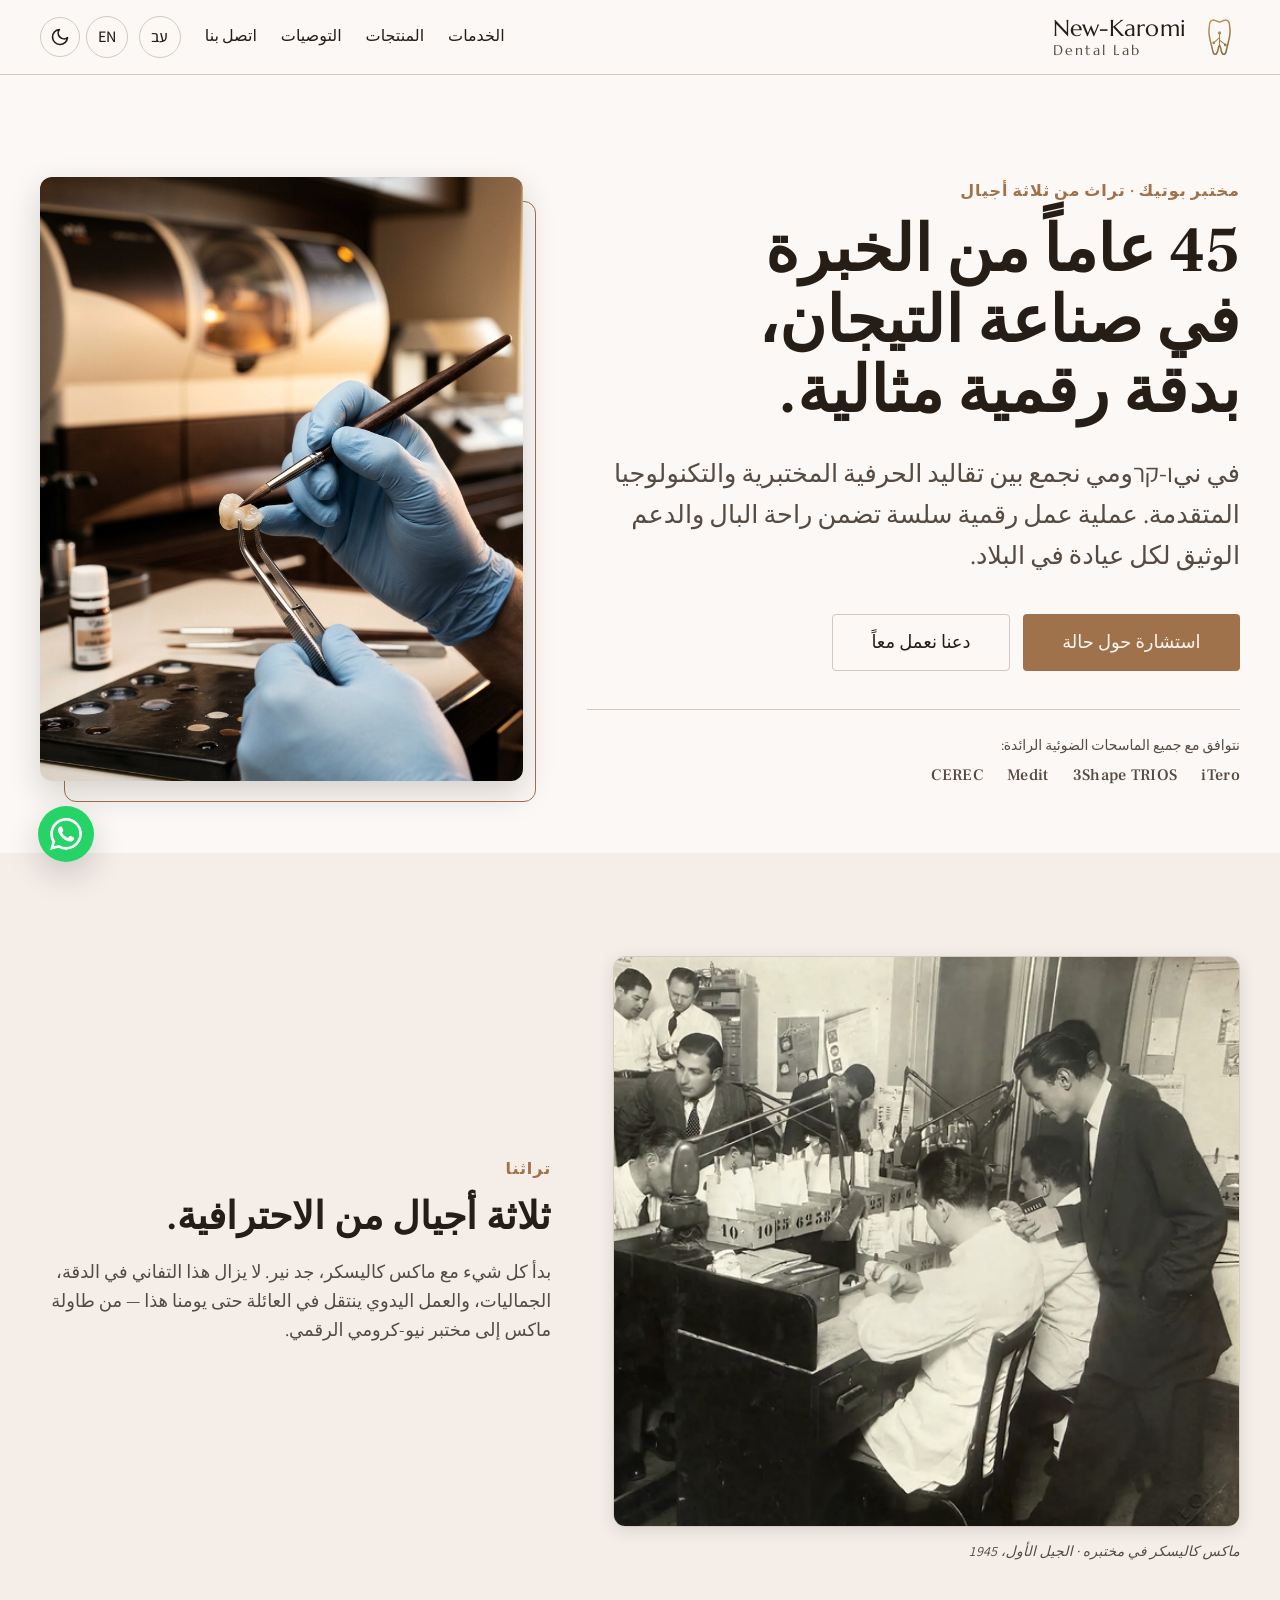
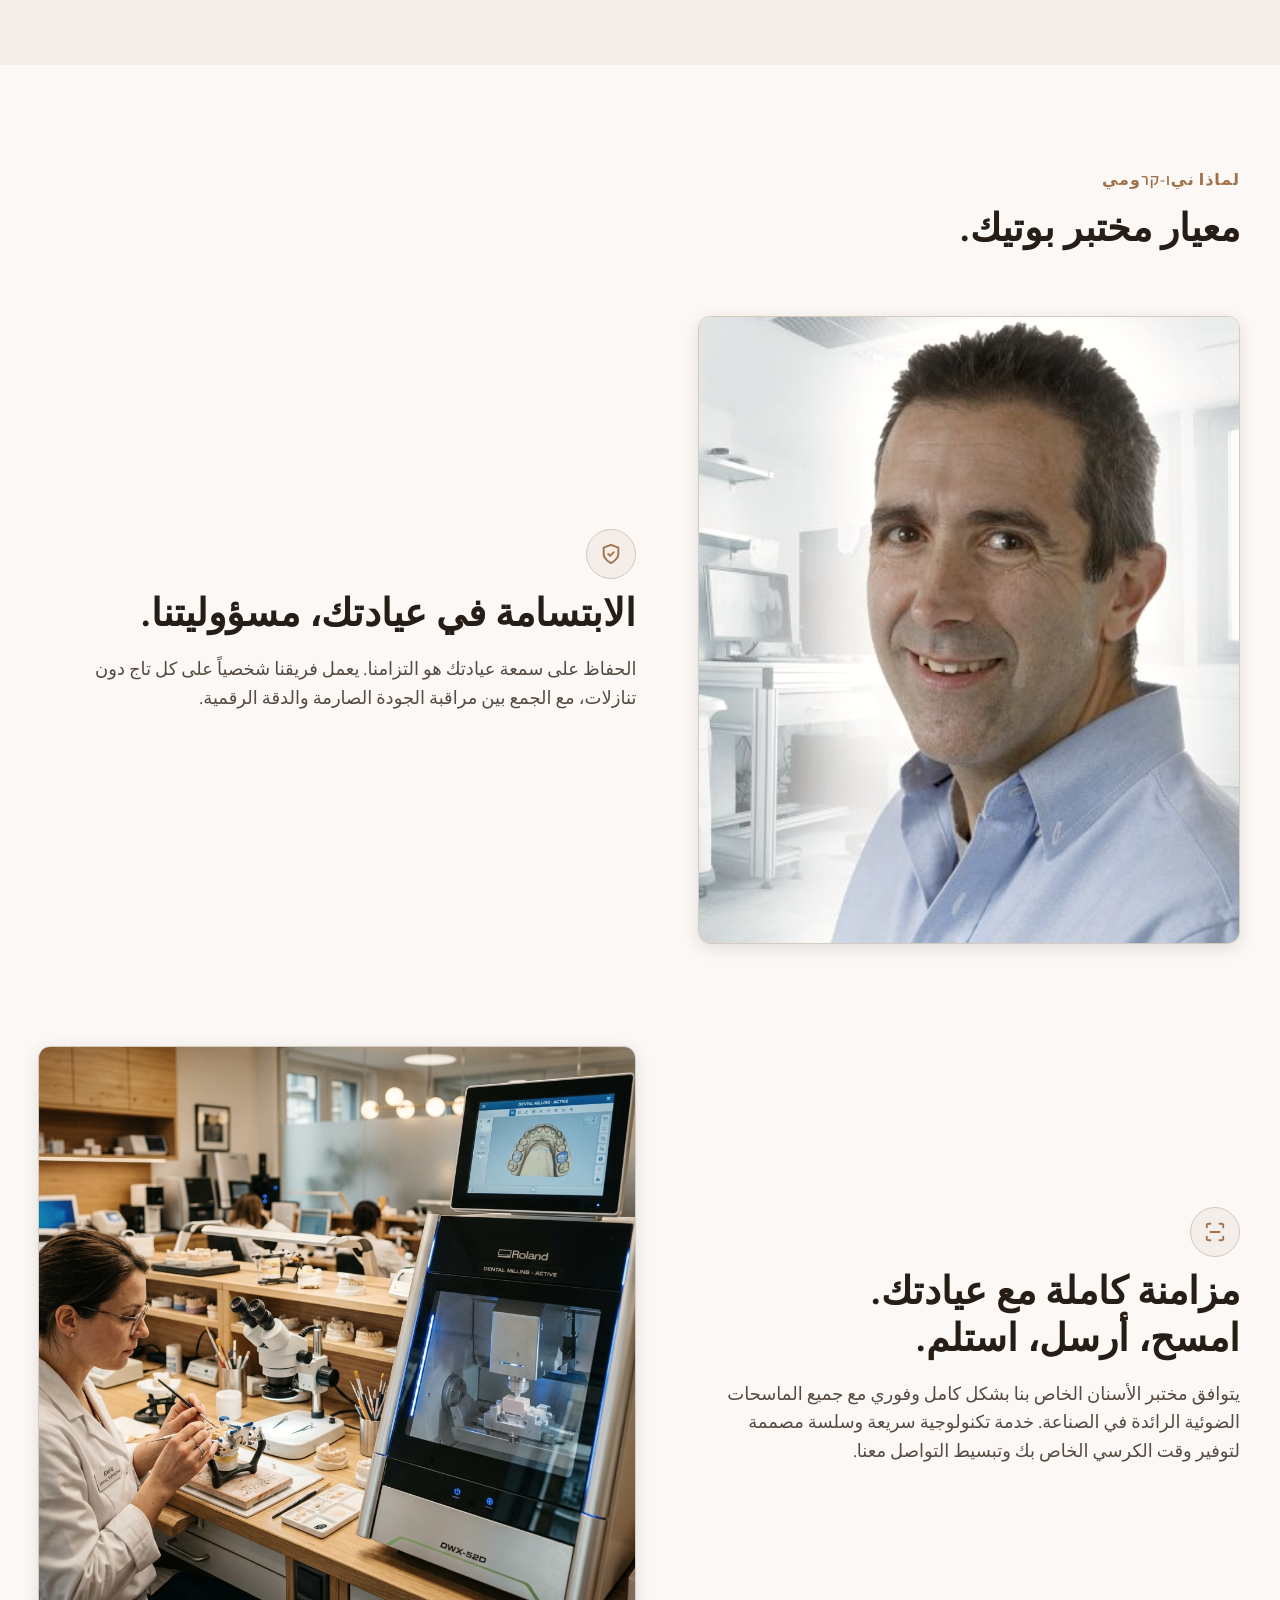
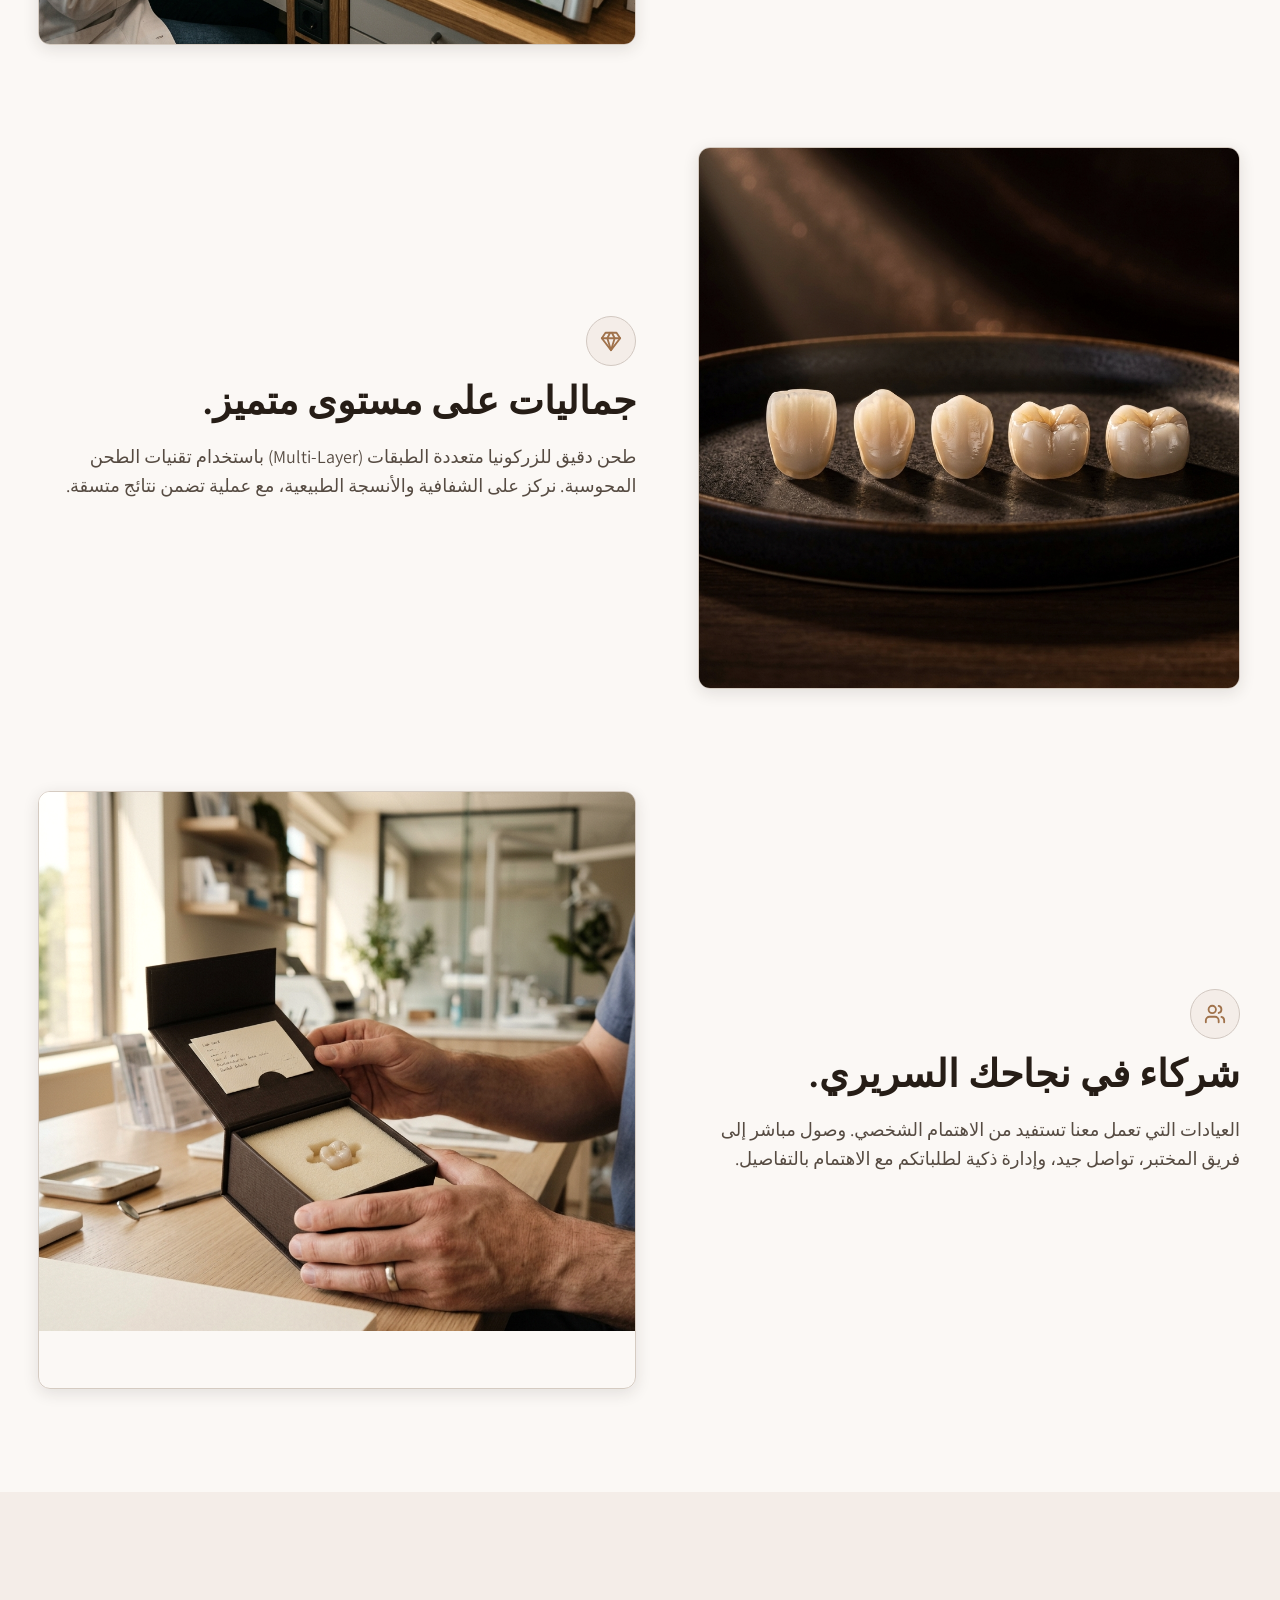
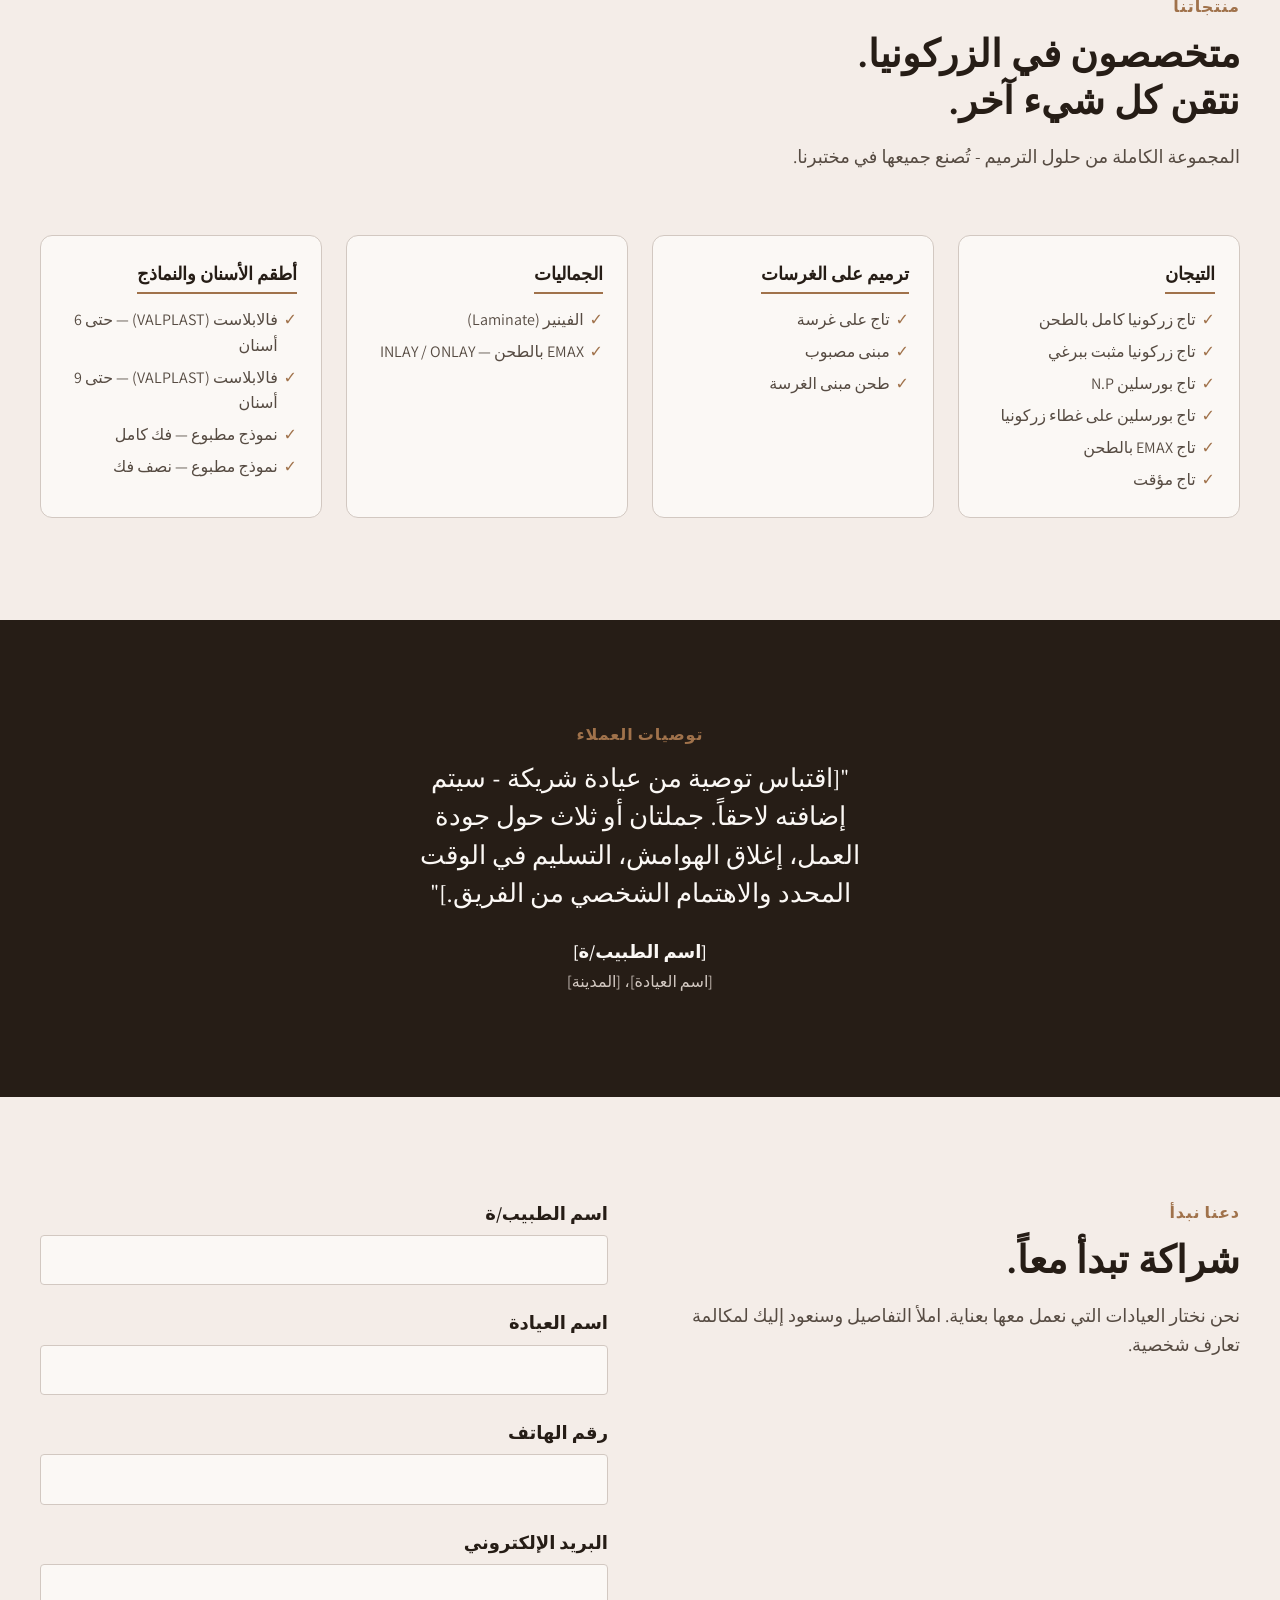
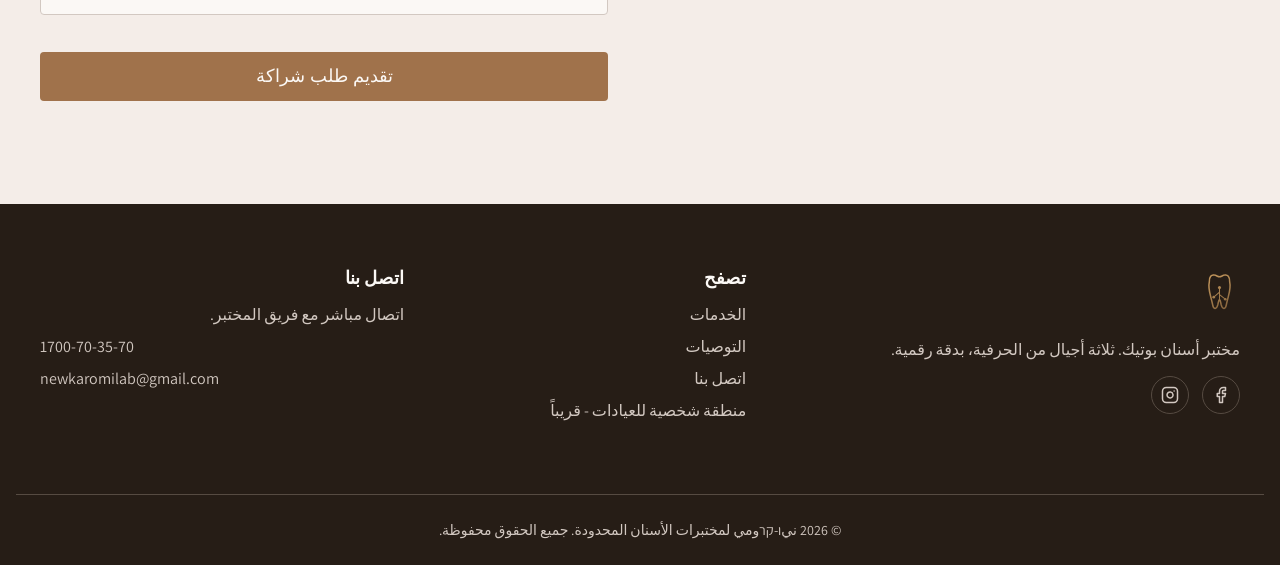
==== commit b4974b58: "content(option-1): sync legacy copy across en and ar" ====
--- a/Website-Option-1/index_ar.html
+++ b/Website-Option-1/index_ar.html
@@ -83,12 +83,12 @@
                     <div class="img-frame">
                         <img src="./Max_Kalisker.png" alt="ماكس كاليسكر يعمل في مختبر الأسنان الخاص به" />
                     </div>
-                    <figcaption class="legacy-caption">ماكس كاليسكر في مختبره · الجيل الأول</figcaption>
+                    <figcaption class="legacy-caption">ماكس كاليسكر في مختبره · الجيل الأول، 1945</figcaption>
                 </figure>
                 <div class="legacy-content">
                     <p class="eyebrow">تراثنا</p>
-                    <h2 id="legacy-title" class="section-title">ثلاثة أجيال من الحرفية المختبرية.</h2>
-                    <p class="feature-text">بدأ كل شيء مع ماكس كاليسكر، الذي أسّس مختبر الأسنان العائلي قبل ثلاثة أجيال. ما زال الشغف نفسه بالدقة والجماليات والعمل اليدوي ينتقل في العائلة حتى اليوم — من طاولة ماكس إلى مختبر نيو-كارومي الرقمي.</p>
+                    <h2 id="legacy-title" class="section-title">ثلاثة أجيال من الاحترافية.</h2>
+                    <p class="feature-text">بدأ كل شيء مع ماكس كاليسكر، جد نير. لا يزال هذا التفاني في الدقة، الجماليات، والعمل اليدوي ينتقل في العائلة حتى يومنا هذا — من طاولة ماكس إلى مختبر نيو-كرومي الرقمي.</p>
                 </div>
             </div>
         </section>
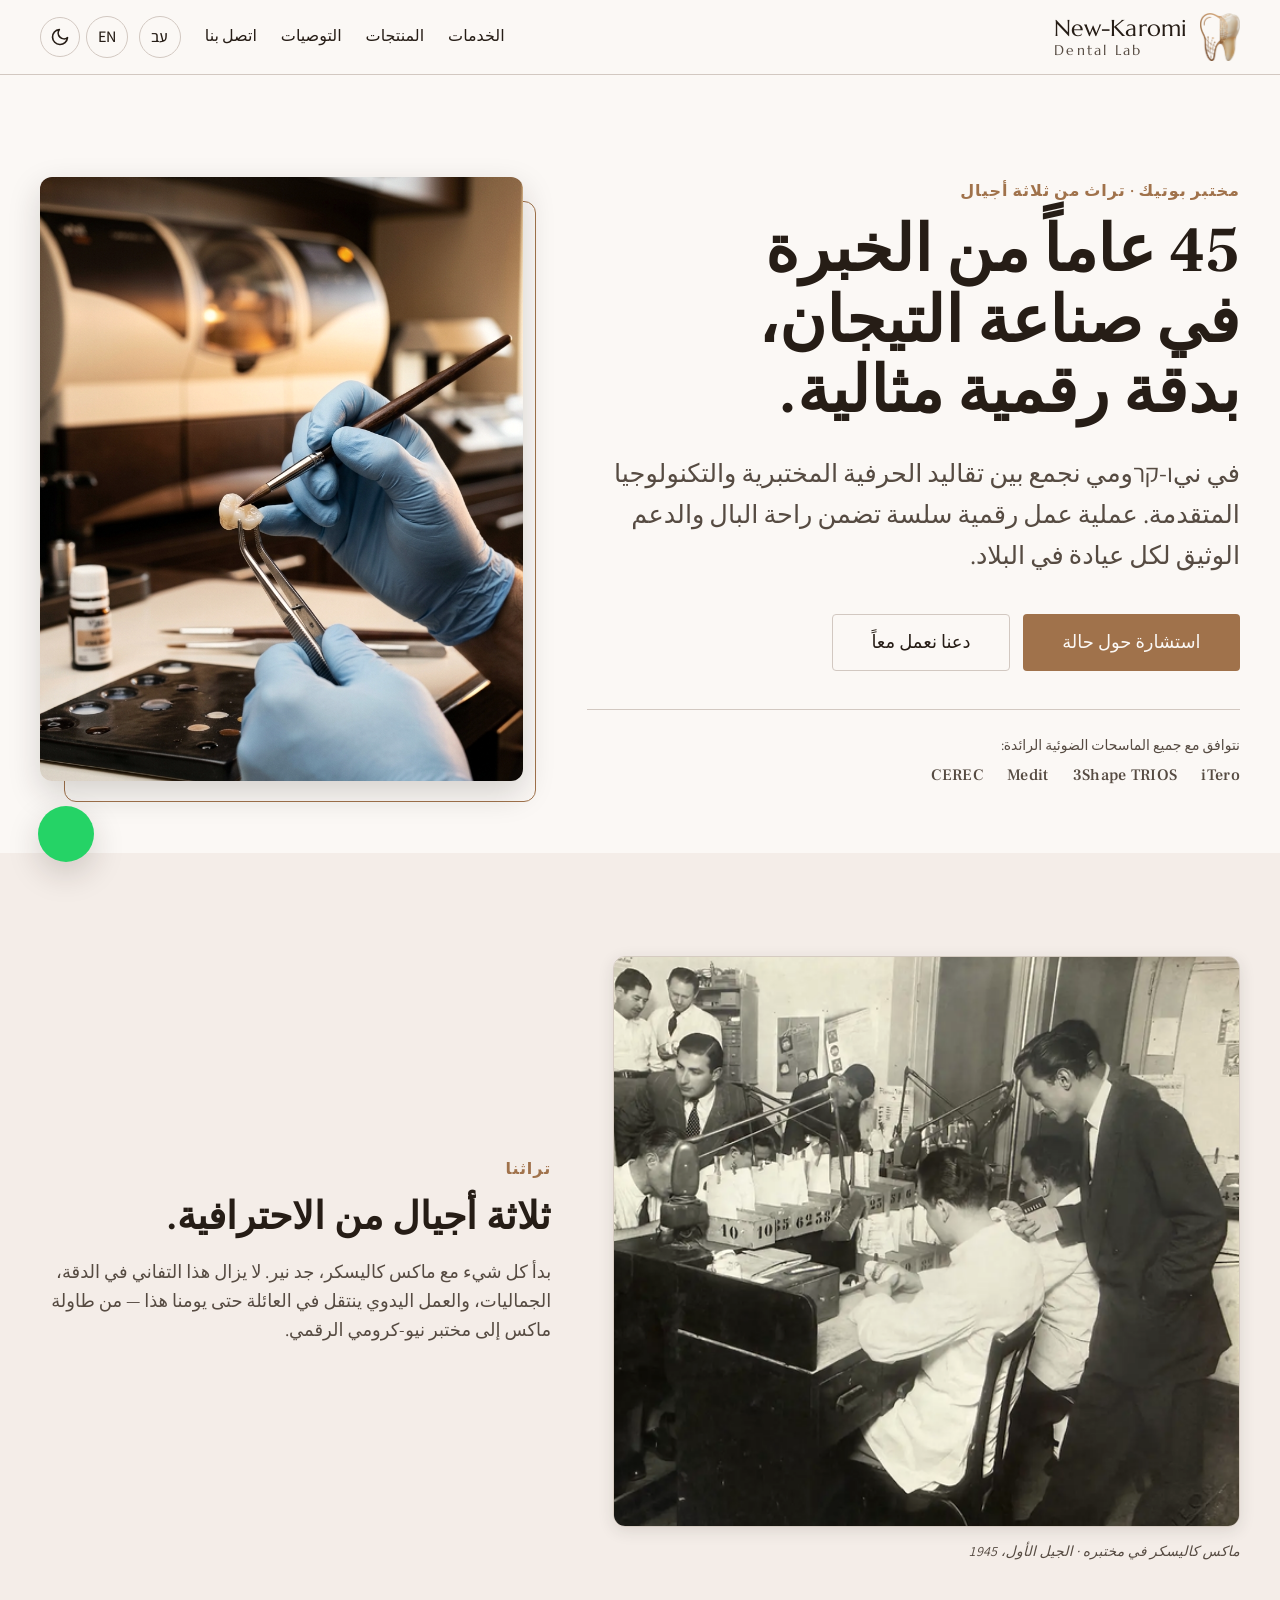
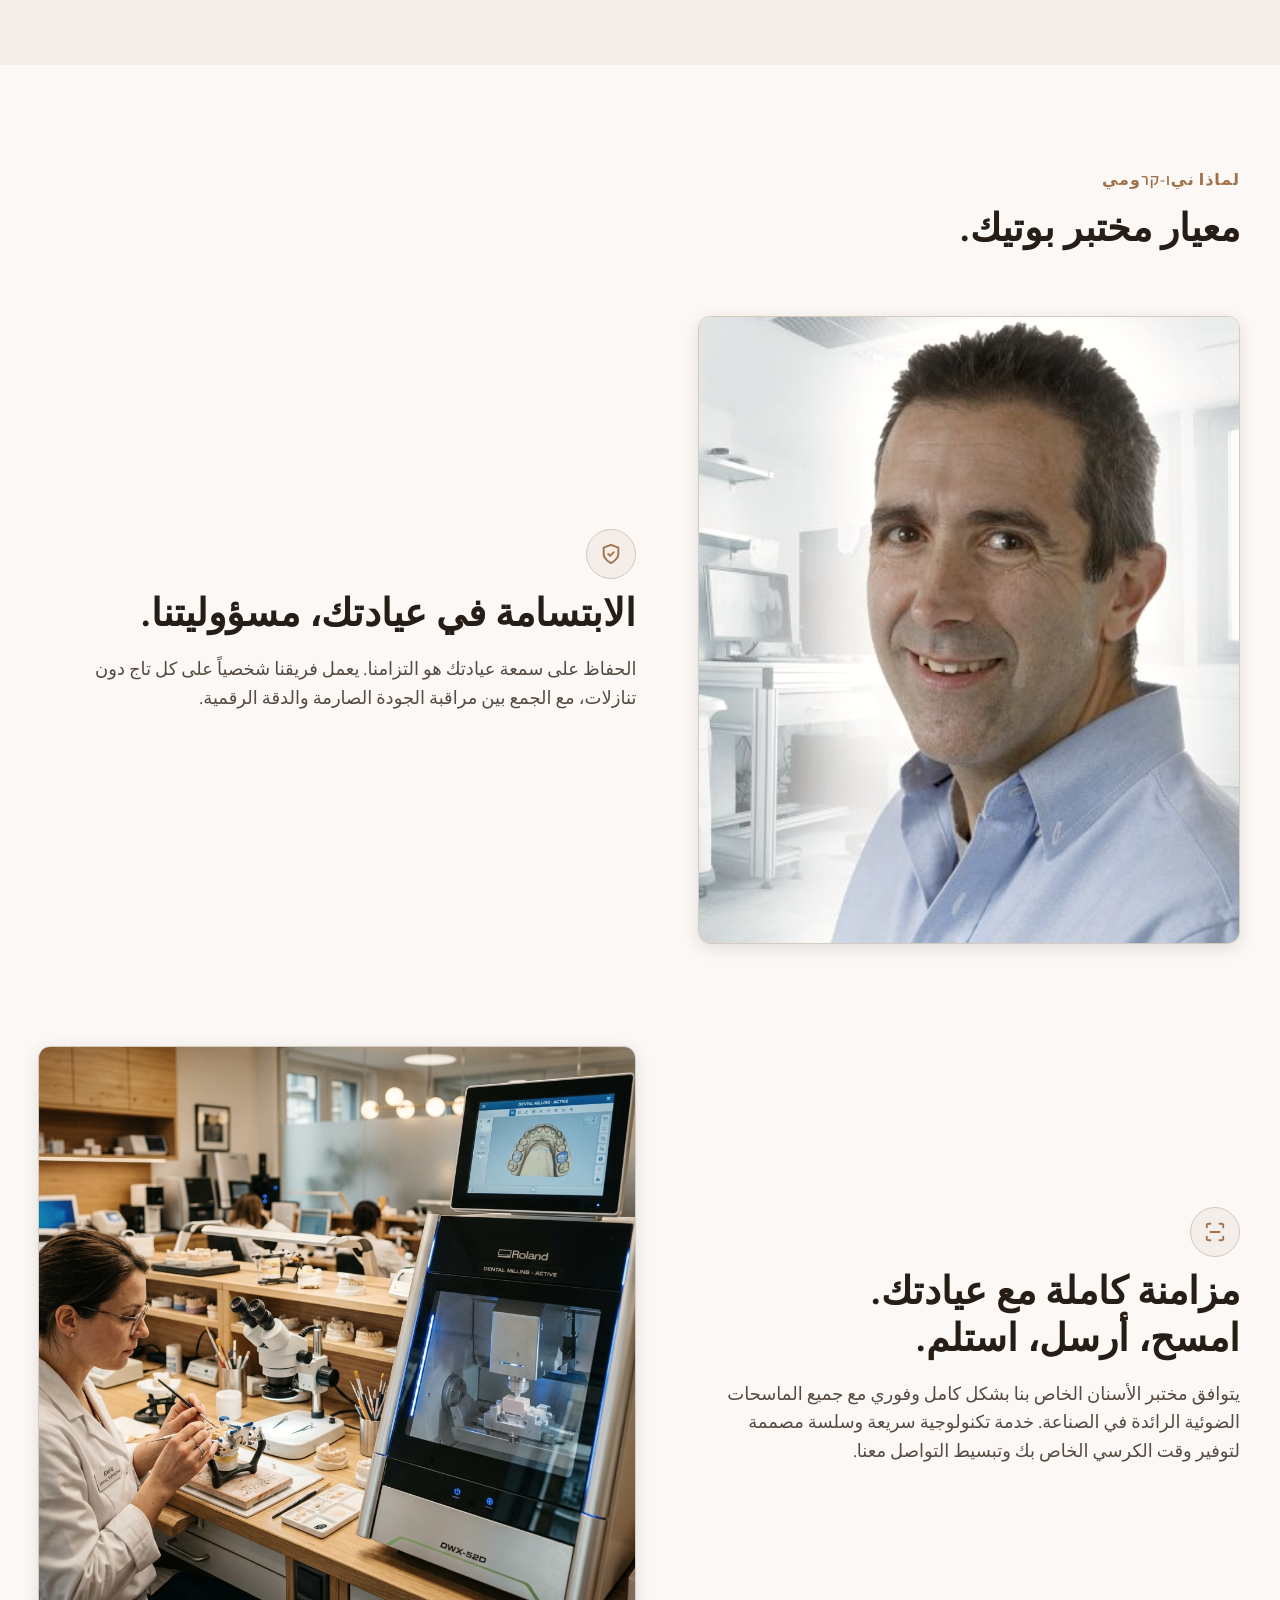
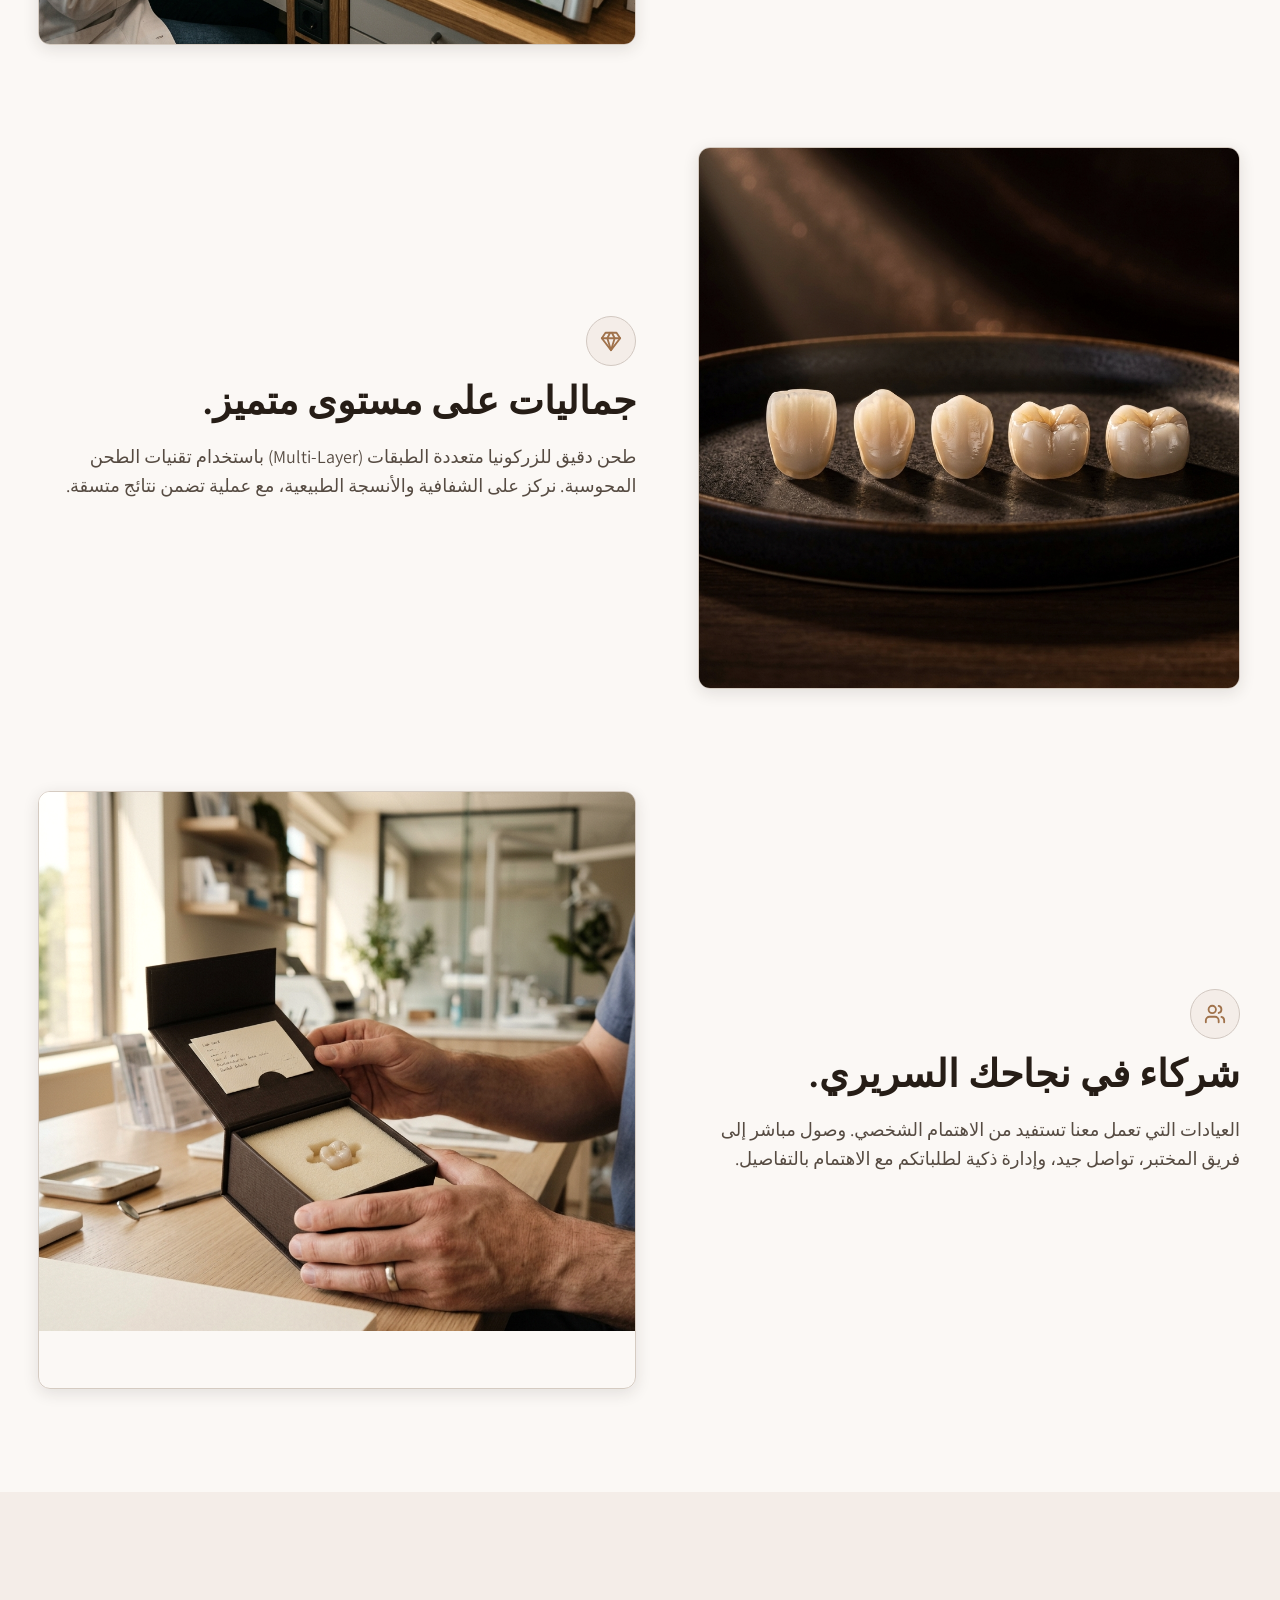
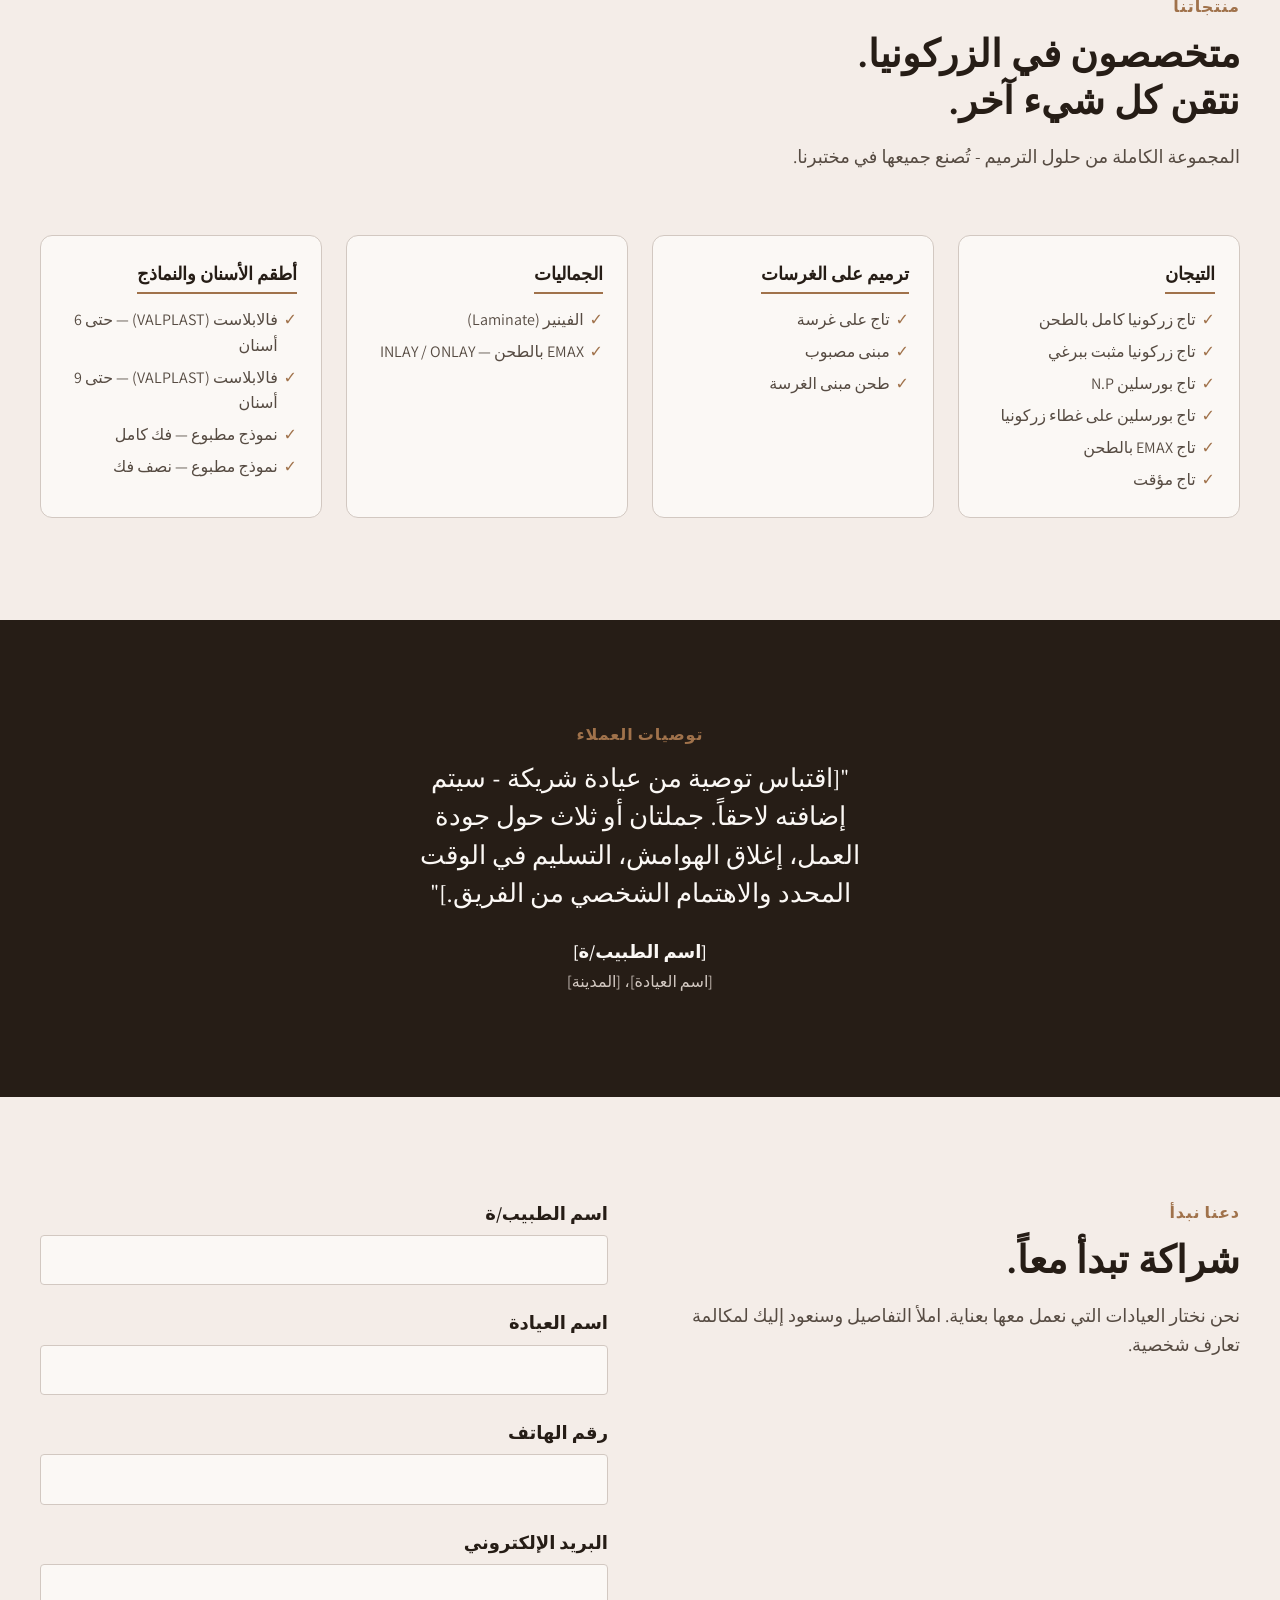
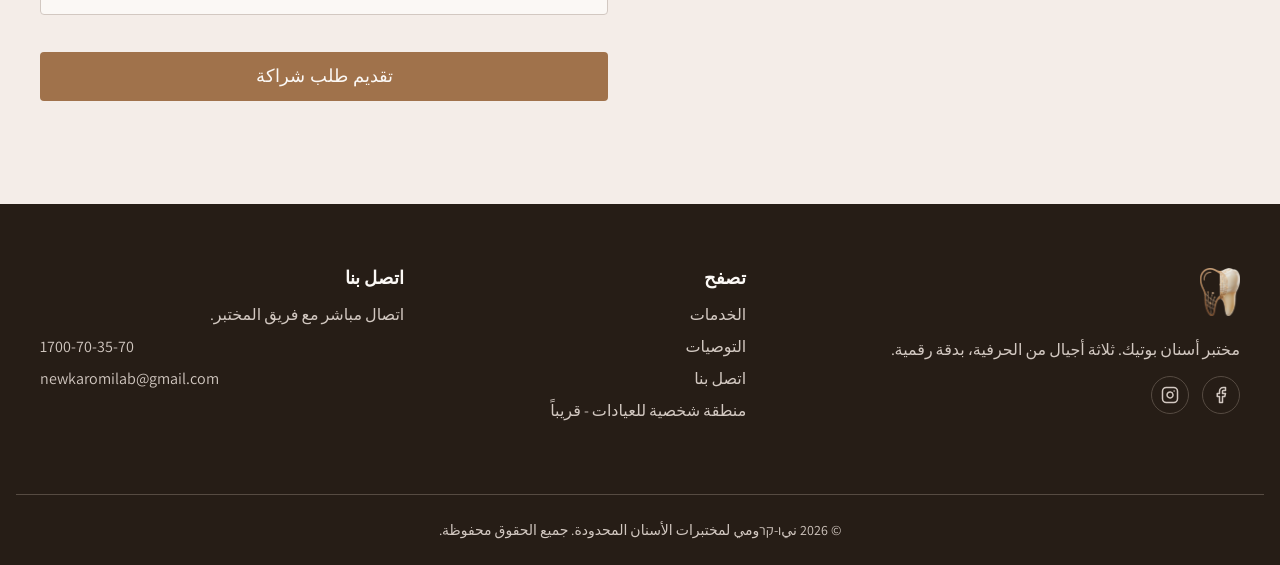
==== commit ebb6d292: "Use transparent 3D tooth logo + favicon; decontaminate white edge fringe The 3D logo/favicon PNGs we" ====
--- a/Website-Option-1/index_ar.html
+++ b/Website-Option-1/index_ar.html
@@ -1,335 +1,329 @@
-<!DOCTYPE html>
-<html lang="ar" dir="rtl" data-theme="light">
-
-<head>
-    <meta charset="UTF-8">
-    <meta name="viewport" content="width=device-width, initial-scale=1.0">
-    <title>نيו-קרومي — مختبرات أسنان متقدمة</title>
-    <meta name="description" content="45 عاماً من الخبرة كمختبر أسنان بوتيك - الآن بدقة رقمية مثالية.">
-    <!-- TODO: בעת העלאה לאוויר — החליפו את og:url ו-og:image בכתובות מלאות (https://...) -->
-    <meta property="og:type" content="website">
-    <meta property="og:title" content="نيו-קרومي — مختبرات أسنان متقدمة">
-    <meta property="og:description" content="45 عاماً من الخبرة كمختبر أسنان بوتيك - الآن بدقة رقمية مثالية.">
-    <meta property="og:image" content="./hero.png">
-    <meta property="og:locale" content="ar_IL">
-    <meta name="twitter:card" content="summary_large_image">
-    <link rel="icon" type="image/svg+xml" href="./favicon.svg">
-    <link rel="stylesheet" href="./theme.css">
-    <link rel="stylesheet" href="./styles.css">
-    <link rel="preconnect" href="https://fonts.googleapis.com">
-    <link rel="preconnect" href="https://fonts.gstatic.com" crossorigin>
-    <link
-        href="https://fonts.googleapis.com/css2?family=Assistant:wght@400;500;600&family=Frank+Ruhl+Libre:wght@400;500;700&family=Marcellus&display=swap"
-        rel="stylesheet">
-</head>
-
-<body>
-    <header class="site-header">
-        <div class="container header-container">
-            <div class="logo" aria-label="نيו-קרومي">
-                <img src="./logo-mark.svg" alt="" class="logo-img" />
-                <span class="logo-text">New-Karomi<span class="logo-sub">Dental Lab</span></span>
-            </div>
-            <nav class="main-nav" aria-label="الملاحة الرئيسية">
-                <a href="#features" class="nav-link">الخدمات</a>
-                <a href="#products" class="nav-link">المنتجات</a>
-                <a href="#testimonials" class="nav-link">التوصيات</a>
-                <a href="#contact" class="nav-link">اتصل بنا</a>
-                <div class="nav-actions">
-                    <a href="./index.html" class="btn-lang" aria-label="النسخة العبرية" style="margin-inline-end: 4px;">עב</a>
-                    <a href="./index_en.html" class="btn-lang" aria-label="النسخة الإنجليزية">EN</a>
-                    <button id="theme-toggle" class="btn-theme-toggle" aria-label="تبديل وضع العرض">
-                        <svg aria-hidden="true" width="20" height="20" viewBox="0 0 24 24" fill="none"
-                            stroke="currentColor" stroke-width="2" stroke-linecap="round" stroke-linejoin="round">
-                            <path d="M21 12.79A9 9 0 1 1 11.21 3 7 7 0 0 0 21 12.79z"></path>
-                        </svg>
-                    </button>
-                </div>
-            </nav>
-        </div>
-    </header>
-
-    <main>
-        <section class="hero" aria-labelledby="hero-title">
-            <div class="container hero-grid">
-                <div class="hero-content">
-                    <p class="eyebrow">مختبر بوتيك · تراث من ثلاثة أجيال</p>
-                    <h1 id="hero-title" class="hero-title">45 عاماً من الخبرة في صناعة التيجان، بدقة رقمية مثالية.</h1>
-                    <p class="hero-subtitle">في نيו-קרومي نجمع بين تقاليد الحرفية المختبرية والتكنولوجيا المتقدمة. عملية
-                        عمل رقمية سلسة تضمن راحة البال والدعم الوثيق لكل عيادة في البلاد.</p>
-                    <div class="hero-actions">
-                        <a href="#contact" class="btn btn-primary">استشارة حول حالة</a>
-                        <a href="#features" class="btn btn-outline">دعنا نعمل معاً</a>
-                    </div>
-                    <div class="hero-trust" aria-label="توافق الماسحات">
-                        <span class="hero-trust-label">نتوافق مع جميع الماسحات الضوئية الرائدة:</span>
-                        <ul class="scanner-list">
-                            <li>iTero</li>
-                            <li>3Shape TRIOS</li>
-                            <li>Medit</li>
-                            <li>CEREC</li>
-                        </ul>
-                    </div>
-                </div>
-                <div class="hero-visual">
-                    <img src="./hero.png" alt="عمل يدوي دقيق للفنيين إلى جانب عملية طحن رقمية متقدمة" />
-                </div>
-            </div>
-        </section>
-
-        <section id="legacy" class="legacy" aria-labelledby="legacy-title">
-            <div class="container legacy-grid">
-                <figure class="legacy-figure">
-                    <div class="img-frame">
-                        <img src="./Max_Kalisker.png" alt="ماكس كاليسكر يعمل في مختبر الأسنان الخاص به" />
-                    </div>
-                    <figcaption class="legacy-caption">ماكس كاليسكر في مختبره · الجيل الأول، 1945</figcaption>
-                </figure>
-                <div class="legacy-content">
-                    <p class="eyebrow">تراثنا</p>
-                    <h2 id="legacy-title" class="section-title">ثلاثة أجيال من الاحترافية.</h2>
-                    <p class="feature-text">بدأ كل شيء مع ماكس كاليسكر، جد نير. لا يزال هذا التفاني في الدقة، الجماليات، والعمل اليدوي ينتقل في العائلة حتى يومنا هذا — من طاولة ماكس إلى مختبر نيو-كرومي الرقمي.</p>
-                </div>
-            </div>
-        </section>
-
-        <section id="features" class="features" aria-label="خدمات المختبر">
-            <div class="container">
-                <div class="section-head">
-                    <p class="eyebrow">لماذا نيו-קרومي</p>
-                    <h2 class="section-title">معيار مختبر بوتيك.</h2>
-                </div>
-
-                <article class="feature-row">
-                    <div class="feature-visual img-frame">
-                        <img src="./nir.jpg" alt="نير، صاحب المختبر" />
-                    </div>
-                    <div class="feature-content">
-                        <span class="feature-icon" aria-hidden="true">
-                            <svg width="22" height="22" viewBox="0 0 24 24" fill="none" stroke="currentColor"
-                                stroke-width="2" stroke-linecap="round" stroke-linejoin="round">
-                                <path d="M12 22s8-4 8-10V5l-8-3-8 3v7c0 6 8 10 8 10z"></path>
-                                <path d="m9 12 2 2 4-4"></path>
-                            </svg>
-                        </span>
-                        <h3 class="feature-title">الابتسامة في عيادتك، مسؤوليتنا.</h3>
-                        <p class="feature-text">الحفاظ على سمعة عيادتك هو التزامنا. يعمل فريقنا شخصياً على كل
-                            تاج دون تنازلات، مع الجمع بين مراقبة الجودة الصارمة والدقة الرقمية.</p>
-                    </div>
-                </article>
-
-                <article class="feature-row">
-                    <div class="feature-visual img-frame">
-                        <img src="./automation.png" alt="عملية عمل رقمية — تكامل سلس للعيادة" />
-                    </div>
-                    <div class="feature-content">
-                        <span class="feature-icon" aria-hidden="true">
-                            <svg width="22" height="22" viewBox="0 0 24 24" fill="none" stroke="currentColor"
-                                stroke-width="2" stroke-linecap="round" stroke-linejoin="round">
-                                <path d="M3 7V5a2 2 0 0 1 2-2h2"></path>
-                                <path d="M17 3h2a2 2 0 0 1 2 2v2"></path>
-                                <path d="M21 17v2a2 2 0 0 1-2 2h-2"></path>
-                                <path d="M7 21H5a2 2 0 0 1-2-2v-2"></path>
-                                <path d="M7 12h10"></path>
-                            </svg>
-                        </span>
-                        <h3 class="feature-title">مزامنة كاملة مع عيادتك. امسح، أرسل، استلم.</h3>
-                        <p class="feature-text">يتوافق مختبر الأسنان الخاص بنا بشكل كامل وفوري مع جميع الماسحات الضوئية الرائدة
-                            في الصناعة. خدمة تكنولوجية سريعة وسلسة مصممة لتوفير وقت الكرسي الخاص بك وتبسيط
-                            التواصل معنا.</p>
-                    </div>
-                </article>
-
-                <article class="feature-row">
-                    <div class="feature-visual img-frame">
-                        <img src="./trust.png" alt="جماليات ومواد خام" />
-                    </div>
-                    <div class="feature-content">
-                        <span class="feature-icon" aria-hidden="true">
-                            <svg width="22" height="22" viewBox="0 0 24 24" fill="none" stroke="currentColor"
-                                stroke-width="2" stroke-linecap="round" stroke-linejoin="round">
-                                <path d="M6 3h12l4 6-10 13L2 9z"></path>
-                                <path d="M11 3 8 9l4 13 4-13-3-6"></path>
-                                <path d="M2 9h20"></path>
-                            </svg>
-                        </span>
-                        <h3 class="feature-title">جماليات على مستوى متميز.</h3>
-                        <p class="feature-text">طحن دقيق للزركونيا متعددة الطبقات (Multi-Layer) باستخدام
-                            تقنيات الطحن المحوسبة. نركز على الشفافية والأنسجة الطبيعية، مع عملية تضمن نتائج
-                            متسقة.</p>
-                    </div>
-                </article>
-
-                <article class="feature-row">
-                    <div class="feature-visual img-frame">
-                        <img src="./service.png" alt="تاج زركونيا معبأ بعناية، تم تسليمه للعيادة" />
-                    </div>
-                    <div class="feature-content">
-                        <span class="feature-icon" aria-hidden="true">
-                            <svg width="22" height="22" viewBox="0 0 24 24" fill="none" stroke="currentColor"
-                                stroke-width="2" stroke-linecap="round" stroke-linejoin="round">
-                                <path d="M16 21v-2a4 4 0 0 0-4-4H6a4 4 0 0 0-4 4v2"></path>
-                                <circle cx="9" cy="7" r="4"></circle>
-                                <path d="M22 21v-2a4 4 0 0 0-3-3.87"></path>
-                                <path d="M16 3.13a4 4 0 0 1 0 7.75"></path>
-                            </svg>
-                        </span>
-                        <h3 class="feature-title">شركاء في نجاحك السريري.</h3>
-                        <p class="feature-text">العيادات التي تعمل معنا تستفيد من الاهتمام الشخصي. وصول مباشر إلى فريق المختبر، تواصل
-                            جيد، وإدارة ذكية لطلباتكم مع الاهتمام بالتفاصيل.</p>
-                    </div>
-                </article>
-            </div>
-        </section>
-
-        <section id="products" class="products" aria-labelledby="products-title">
-            <div class="container">
-                <div class="section-head">
-                    <p class="eyebrow">منتجاتنا</p>
-                    <h2 id="products-title" class="section-title">متخصصون في الزركونيا. نتقن كل شيء آخر.</h2>
-                    <p class="feature-text">المجموعة الكاملة من حلول الترميم - تُصنع جميعها في مختبرنا.</p>
-                </div>
-                <div class="products-grid">
-                    <div class="product-category">
-                        <h3>التيجان</h3>
-                        <ul>
-                            <li>تاج زركونيا كامل بالطحن</li>
-                            <li>تاج زركونيا مثبت ببرغي</li>
-                            <li>تاج بورسلين N.P</li>
-                            <li>تاج بورسلين على غطاء زركونيا</li>
-                            <li>تاج EMAX بالطحن</li>
-                            <li>تاج مؤقت</li>
-                        </ul>
-                    </div>
-                    <div class="product-category">
-                        <h3>ترميم على الغرسات</h3>
-                        <ul>
-                            <li>تاج على غرسة</li>
-                            <li>مبنى مصبوب</li>
-                            <li>طحن مبنى الغرسة</li>
-                        </ul>
-                    </div>
-                    <div class="product-category">
-                        <h3>الجماليات</h3>
-                        <ul>
-                            <li>الفينير (Laminate)</li>
-                            <li>EMAX بالطحن — INLAY / ONLAY</li>
-                        </ul>
-                    </div>
-                    <div class="product-category">
-                        <h3>أطقم الأسنان والنماذج</h3>
-                        <ul>
-                            <li>فالابلاست (VALPLAST) — حتى 6 أسنان</li>
-                            <li>فالابلاست (VALPLAST) — حتى 9 أسنان</li>
-                            <li>نموذج مطبوع — فك كامل</li>
-                            <li>نموذج مطبوع — نصف فك</li>
-                        </ul>
-                    </div>
-                </div>
-            </div>
-        </section>
-
-        <!-- TODO: להחליף את ההמלצה והפרטים בהמלצה אמיתית ממרפאה שותפה -->
-        <section id="testimonials" class="testimonial-section band-dark" aria-labelledby="testimonials-title">
-            <div class="container testimonial-inner">
-                <p class="eyebrow eyebrow-on-dark">توصيات العملاء</p>
-                <h2 id="testimonials-title" class="visually-hidden">توصيات من العيادات الشريكة</h2>
-                <figure class="testimonial-card">
-                    <blockquote class="testimonial-quote">
-                        "[اقتباس توصية من عيادة شريكة - سيتم إضافته لاحقاً. جملتان أو ثلاث حول جودة العمل،
-                        إغلاق الهوامش، التسليم في الوقت المحدد والاهتمام الشخصي من الفريق.]"
-                    </blockquote>
-                    <figcaption class="testimonial-attribution">
-                        <span class="testimonial-name">[اسم الطبيب/ة]</span>
-                        <span class="testimonial-clinic">[اسم العيادة]، [المدينة]</span>
-                    </figcaption>
-                </figure>
-            </div>
-        </section>
-
-        <section id="contact" class="contact-section" aria-labelledby="contact-title">
-            <div class="container contact-grid">
-                <div class="contact-info">
-                    <p class="eyebrow">دعنا نبدأ</p>
-                    <h2 id="contact-title" class="section-title">شراكة تبدأ معاً.</h2>
-                    <p class="feature-text">نحن نختار العيادات التي نعمل معها بعناية. املأ التفاصيل وسنعود إليك
-                        لمكالمة تعارف شخصية.</p>
-                </div>
-                <form class="contact-form" action="#" method="POST">
-                    <div class="form-group">
-                        <label for="doctorName">اسم الطبيب/ة</label>
-                        <input type="text" id="doctorName" name="doctorName" class="form-control" autocomplete="name"
-                            required aria-required="true">
-                    </div>
-                    <div class="form-group">
-                        <label for="clinicName">اسم العيادة</label>
-                        <input type="text" id="clinicName" name="clinicName" class="form-control"
-                            autocomplete="organization" required aria-required="true">
-                    </div>
-                    <div class="form-group">
-                        <label for="phone">رقم الهاتف</label>
-                        <input type="tel" id="phone" name="phone" class="form-control" autocomplete="tel"
-                            inputmode="tel" dir="ltr" required aria-required="true">
-                    </div>
-                    <div class="form-group">
-                        <label for="email">البريد الإلكتروني</label>
-                        <input type="email" id="email" name="email" class="form-control" autocomplete="email" dir="ltr"
-                            required aria-required="true">
-                    </div>
-                    <button type="submit" class="btn btn-primary btn-block">تقديم طلب شراكة</button>
-                </form>
-            </div>
-        </section>
-    </main>
-
-    <footer class="site-footer band-dark">
-        <div class="container footer-grid">
-            <div class="footer-col footer-brand">
-                <img src="./logo-mark.svg" alt="לוגו نيו-קרومي" class="footer-logo" />
-                <p>مختبر أسنان بوتيك. ثلاثة أجيال من الحرفية، بدقة رقمية.</p>
-                <!-- TODO: להחליף בקישורים אמיתיים לרשתות החברתיות, או למחוק -->
-                <div class="social-links" aria-label="وسائل التواصل الاجتماعي">
-                    <a href="#" aria-label="فيسبوك">
-                        <svg width="18" height="18" viewBox="0 0 24 24" fill="none" stroke="currentColor"
-                            stroke-width="2" stroke-linecap="round" stroke-linejoin="round" aria-hidden="true">
-                            <path d="M18 2h-3a5 5 0 0 0-5 5v3H7v4h3v8h4v-8h3l1-4h-4V7a1 1 0 0 1 1-1h3z"></path>
-                        </svg>
-                    </a>
-                    <a href="#" aria-label="إنستغرام">
-                        <svg width="18" height="18" viewBox="0 0 24 24" fill="none" stroke="currentColor"
-                            stroke-width="2" stroke-linecap="round" stroke-linejoin="round" aria-hidden="true">
-                            <rect x="2" y="2" width="20" height="20" rx="5" ry="5"></rect>
-                            <path d="M16 11.37A4 4 0 1 1 12.63 8 4 4 0 0 1 16 11.37z"></path>
-                            <line x1="17.5" y1="6.5" x2="17.51" y2="6.5"></line>
-                        </svg>
-                    </a>
-                </div>
-            </div>
-            <div class="footer-col">
-                <h3>تصفح</h3>
-                <a href="#features">الخدمات</a>
-                <a href="#testimonials">التوصيات</a>
-                <a href="#contact">اتصل بنا</a>
-                <span class="footer-muted">منطقة شخصية للعيادات - قريباً</span>
-            </div>
-            <div class="footer-col">
-                <h3>اتصل بنا</h3>
-                <p>اتصال مباشر مع فريق المختبر.</p>
-                <a href="tel:1700703570" dir="ltr">1700-70-35-70</a>
-                <a href="mailto:newkaromilab@gmail.com" dir="ltr">newkaromilab@gmail.com</a>
-            </div>
-        </div>
-        <div class="container footer-bottom">
-            <p>&copy; 2026 نيו-קרومي لمختبرات الأسنان المحدودة. جميع الحقوق محفوظة.</p>
-        </div>
-    </footer>
-
-    <a href="https://wa.me/97226249798" class="whatsapp-btn" target="_blank" rel="noopener noreferrer" aria-label="WhatsApp">
-        <svg width="24" height="24" viewBox="0 0 24 24" fill="currentColor">
-            <path d="M17.472 14.382c-.297-.149-1.758-.867-2.03-.967-.273-.099-.471-.148-.67.15-.197.297-.767.966-.94 1.164-.173.199-.347.223-.644.075-.297-.15-1.255-.463-2.39-1.475-.883-.788-1.48-1.761-1.653-2.059-.173-.297-.018-.458.13-.606.134-.133.298-.347.446-.52.149-.174.198-.298.298-.497.099-.198.05-.371-.025-.52-.075-.149-.669-1.612-.916-2.207-.242-.579-.487-.5-.669-.51a12.8 12.8 0 0 0-.57-.01c-.198 0-.52.074-.792.372-.272.297-1.04 1.016-1.04 2.479 0 1.462 1.065 2.875 1.213 3.074.149.198 2.096 3.2 5.077 4.487.709.306 1.262.489 1.694.625.712.227 1.36.195 1.871.118.571-.085 1.758-.719 2.006-1.413.248-.694.248-1.289.173-1.413-.074-.124-.272-.198-.57-.347m-5.421 7.403h-.004a9.87 9.87 0 0 1-5.031-1.378l-.361-.214-3.741.982.998-3.648-.235-.374a9.86 9.86 0 0 1-1.51-5.26c.001-5.45 4.436-9.884 9.888-9.884 2.64 0 5.122 1.03 6.988 2.898a9.825 9.825 0 0 1 2.893 6.994c-.003 5.45-4.437 9.884-9.885 9.884m8.413-18.297A11.815 11.815 0 0 0 12.05 0C5.495 0 .16 5.335.157 11.892c0 2.096.547 4.142 1.588 5.945L.057 24l6.305-1.654a11.882 11.882 0 0 0 5.683 1.448h.005c6.554 0 11.89-5.335 11.893-11.893a11.821 11.821 0 0 0-3.48-8.413Z"/>
-        </svg>
-    </a>
-    <script src="./main.js" defer></script>
-</body>
-
-</html>
+<!DOCTYPE html>
+<html lang="ar" dir="rtl" data-theme="light">
+
+<head>
+    <meta charset="UTF-8">
+    <meta name="viewport" content="width=device-width, initial-scale=1.0">
+    <title>نيו-קרومي — مختبرات أسنان متقدمة</title>
+    <meta name="description" content="45 عاماً من الخبرة كمختبر أسنان بوتيك - الآن بدقة رقمية مثالية.">
+    <!-- TODO: בעת העלאה לאוויר — החליפו את og:url ו-og:image בכתובות מלאות (https://...) -->
+    <meta property="og:type" content="website">
+    <meta property="og:title" content="نيו-קרومي — مختبرات أسنان متقدمة">
+    <meta property="og:description" content="45 عاماً من الخبرة كمختبر أسنان بوتيك - الآن بدقة رقمية مثالية.">
+    <meta property="og:image" content="./hero.png">
+    <meta property="og:locale" content="ar_IL">
+    <meta name="twitter:card" content="summary_large_image">
+    <link rel="icon" type="image/png" href="./favicon-3d.png">
+    <link rel="stylesheet" href="./theme.css">
+    <link rel="stylesheet" href="./styles.css">
+    <link rel="preconnect" href="https://fonts.googleapis.com">
+    <link rel="preconnect" href="https://fonts.gstatic.com" crossorigin>
+    <link
+        href="https://fonts.googleapis.com/css2?family=Assistant:wght@400;500;600&family=Frank+Ruhl+Libre:wght@400;500;700&family=Marcellus&display=swap"
+        rel="stylesheet">
+</head>
+
+<body>
+    <header class="site-header">
+        <div class="container header-container">
+            <div class="logo" aria-label="نيו-קרومي">
+                <img src="./logo-mark-3d.png" alt="" class="logo-img" />
+                <span class="logo-text">New-Karomi<span class="logo-sub">Dental Lab</span></span>
+            </div>
+            <nav class="main-nav" aria-label="الملاحة الرئيسية">
+                <a href="#features" class="nav-link">الخدمات</a>
+                <a href="#products" class="nav-link">المنتجات</a>
+                <a href="#testimonials" class="nav-link">التوصيات</a>
+                <a href="#contact" class="nav-link">اتصل بنا</a>
+                <div class="nav-actions">
+                    <a href="./index.html" class="btn-lang" aria-label="النسخة العبرية" style="margin-inline-end: 4px;">עב</a>
+                    <a href="./index_en.html" class="btn-lang" aria-label="النسخة الإنجليزية">EN</a>
+                    <button id="theme-toggle" class="btn-theme-toggle" aria-label="تبديل وضع العرض">
+                        <svg aria-hidden="true" width="20" height="20" viewBox="0 0 24 24" fill="none"
+                            stroke="currentColor" stroke-width="2" stroke-linecap="round" stroke-linejoin="round">
+                            <path d="M21 12.79A9 9 0 1 1 11.21 3 7 7 0 0 0 21 12.79z"></path>
+                        </svg>
+                    </button>
+                </div>
+            </nav>
+        </div>
+    </header>
+
+    <main>
+        <section class="hero" aria-labelledby="hero-title">
+            <div class="container hero-grid">
+                <div class="hero-content">
+                    <p class="eyebrow">مختبر بوتيك · تراث من ثلاثة أجيال</p>
+                    <h1 id="hero-title" class="hero-title">45 عاماً من الخبرة في صناعة التيجان، بدقة رقمية مثالية.</h1>
+                    <p class="hero-subtitle">في نيו-קרومي نجمع بين تقاليد الحرفية المختبرية والتكنولوجيا المتقدمة. عملية
+                        عمل رقمية سلسة تضمن راحة البال والدعم الوثيق لكل عيادة في البلاد.</p>
+                    <div class="hero-actions">
+                        <a href="#contact" class="btn btn-primary">استشارة حول حالة</a>
+                        <a href="#features" class="btn btn-outline">دعنا نعمل معاً</a>
+                    </div>
+                    <div class="hero-trust" aria-label="توافق الماسحات">
+                        <span class="hero-trust-label">نتوافق مع جميع الماسحات الضوئية الرائدة:</span>
+                        <ul class="scanner-list">
+                            <li>iTero</li>
+                            <li>3Shape TRIOS</li>
+                            <li>Medit</li>
+                            <li>CEREC</li>
+                        </ul>
+                    </div>
+                </div>
+                <div class="hero-visual">
+                    <img src="./hero.png" alt="عمل يدوي دقيق للفنيين إلى جانب عملية طحن رقمية متقدمة" />
+                </div>
+            </div>
+        </section>
+
+        <section id="legacy" class="legacy" aria-labelledby="legacy-title">
+            <div class="container legacy-grid">
+                <figure class="legacy-figure">
+                    <div class="img-frame">
+                        <img src="./Max_Kalisker.png" alt="ماكس كاليسكر يعمل في مختبر الأسنان الخاص به" />
+                    </div>
+                    <figcaption class="legacy-caption">ماكس كاليسكر في مختبره · الجيل الأول، 1945</figcaption>
+                </figure>
+                <div class="legacy-content">
+                    <p class="eyebrow">تراثنا</p>
+                    <h2 id="legacy-title" class="section-title">ثلاثة أجيال من الاحترافية.</h2>
+                    <p class="feature-text">بدأ كل شيء مع ماكس كاليسكر، جد نير. لا يزال هذا التفاني في الدقة، الجماليات، والعمل اليدوي ينتقل في العائلة حتى يومنا هذا — من طاولة ماكس إلى مختبر نيو-كرومي الرقمي.</p>
+                </div>
+            </div>
+        </section>
+
+        <section id="features" class="features" aria-label="خدمات المختبر">
+            <div class="container">
+                <div class="section-head">
+                    <p class="eyebrow">لماذا نيו-קרومي</p>
+                    <h2 class="section-title">معيار مختبر بوتيك.</h2>
+                </div>
+
+                <article class="feature-row">
+                    <div class="feature-visual img-frame">
+                        <img src="./nir.jpg" alt="نير، صاحب المختبر" />
+                    </div>
+                    <div class="feature-content">
+                        <span class="feature-icon" aria-hidden="true">
+                            <svg width="22" height="22" viewBox="0 0 24 24" fill="none" stroke="currentColor"
+                                stroke-width="2" stroke-linecap="round" stroke-linejoin="round">
+                                <path d="M12 22s8-4 8-10V5l-8-3-8 3v7c0 6 8 10 8 10z"></path>
+                                <path d="m9 12 2 2 4-4"></path>
+                            </svg>
+                        </span>
+                        <h3 class="feature-title">الابتسامة في عيادتك، مسؤوليتنا.</h3>
+                        <p class="feature-text">الحفاظ على سمعة عيادتك هو التزامنا. يعمل فريقنا شخصياً على كل
+                            تاج دون تنازلات، مع الجمع بين مراقبة الجودة الصارمة والدقة الرقمية.</p>
+                    </div>
+                </article>
+
+                <article class="feature-row">
+                    <div class="feature-visual img-frame">
+                        <img src="./automation.png" alt="عملية عمل رقمية — تكامل سلس للعيادة" />
+                    </div>
+                    <div class="feature-content">
+                        <span class="feature-icon" aria-hidden="true">
+                            <svg width="22" height="22" viewBox="0 0 24 24" fill="none" stroke="currentColor"
+                                stroke-width="2" stroke-linecap="round" stroke-linejoin="round">
+                                <path d="M3 7V5a2 2 0 0 1 2-2h2"></path>
+                                <path d="M17 3h2a2 2 0 0 1 2 2v2"></path>
+                                <path d="M21 17v2a2 2 0 0 1-2 2h-2"></path>
+                                <path d="M7 21H5a2 2 0 0 1-2-2v-2"></path>
+                                <path d="M7 12h10"></path>
+                            </svg>
+                        </span>
+                        <h3 class="feature-title">مزامنة كاملة مع عيادتك. امسح، أرسل، استلم.</h3>
+                        <p class="feature-text">يتوافق مختبر الأسنان الخاص بنا بشكل كامل وفوري مع جميع الماسحات الضوئية الرائدة
+                            في الصناعة. خدمة تكنولوجية سريعة وسلسة مصممة لتوفير وقت الكرسي الخاص بك وتبسيط
+                            التواصل معنا.</p>
+                    </div>
+                </article>
+
+                <article class="feature-row">
+                    <div class="feature-visual img-frame">
+                        <img src="./trust.png" alt="جماليات ومواد خام" />
+                    </div>
+                    <div class="feature-content">
+                        <span class="feature-icon" aria-hidden="true">
+                            <svg width="22" height="22" viewBox="0 0 24 24" fill="none" stroke="currentColor"
+                                stroke-width="2" stroke-linecap="round" stroke-linejoin="round">
+                                <path d="M6 3h12l4 6-10 13L2 9z"></path>
+                                <path d="M11 3 8 9l4 13 4-13-3-6"></path>
+                                <path d="M2 9h20"></path>
+                            </svg>
+                        </span>
+                        <h3 class="feature-title">جماليات على مستوى متميز.</h3>
+                        <p class="feature-text">طحن دقيق للزركونيا متعددة الطبقات (Multi-Layer) باستخدام
+                            تقنيات الطحن المحوسبة. نركز على الشفافية والأنسجة الطبيعية، مع عملية تضمن نتائج
+                            متسقة.</p>
+                    </div>
+                </article>
+
+                <article class="feature-row">
+                    <div class="feature-visual img-frame">
+                        <img src="./service.png" alt="تاج زركونيا معبأ بعناية، تم تسليمه للعيادة" />
+                    </div>
+                    <div class="feature-content">
+                        <span class="feature-icon" aria-hidden="true">
+                            <svg width="22" height="22" viewBox="0 0 24 24" fill="none" stroke="currentColor"
+                                stroke-width="2" stroke-linecap="round" stroke-linejoin="round">
+                                <path d="M16 21v-2a4 4 0 0 0-4-4H6a4 4 0 0 0-4 4v2"></path>
+                                <circle cx="9" cy="7" r="4"></circle>
+                                <path d="M22 21v-2a4 4 0 0 0-3-3.87"></path>
+                                <path d="M16 3.13a4 4 0 0 1 0 7.75"></path>
+                            </svg>
+                        </span>
+                        <h3 class="feature-title">شركاء في نجاحك السريري.</h3>
+                        <p class="feature-text">العيادات التي تعمل معنا تستفيد من الاهتمام الشخصي. وصول مباشر إلى فريق المختبر، تواصل
+                            جيد، وإدارة ذكية لطلباتكم مع الاهتمام بالتفاصيل.</p>
+                    </div>
+                </article>
+            </div>
+        </section>
+
+        <section id="products" class="products" aria-labelledby="products-title">
+            <div class="container">
+                <div class="section-head">
+                    <p class="eyebrow">منتجاتنا</p>
+                    <h2 id="products-title" class="section-title">متخصصون في الزركونيا. نتقن كل شيء آخر.</h2>
+                    <p class="feature-text">المجموعة الكاملة من حلول الترميم - تُصنع جميعها في مختبرنا.</p>
+                </div>
+                <div class="products-grid">
+                    <div class="product-category">
+                        <h3>التيجان</h3>
+                        <ul>
+                            <li>تاج زركونيا كامل بالطحن</li>
+                            <li>تاج زركونيا مثبت ببرغي</li>
+                            <li>تاج بورسلين N.P</li>
+                            <li>تاج بورسلين على غطاء زركونيا</li>
+                            <li>تاج EMAX بالطحن</li>
+                            <li>تاج مؤقت</li>
+                        </ul>
+                    </div>
+                    <div class="product-category">
+                        <h3>ترميم على الغرسات</h3>
+                        <ul>
+                            <li>تاج على غرسة</li>
+                            <li>مبنى مصبوب</li>
+                            <li>طحن مبنى الغرسة</li>
+                        </ul>
+                    </div>
+                    <div class="product-category">
+                        <h3>الجماليات</h3>
+                        <ul>
+                            <li>الفينير (Laminate)</li>
+                            <li>EMAX بالطحن — INLAY / ONLAY</li>
+                        </ul>
+                    </div>
+                    <div class="product-category">
+                        <h3>أطقم الأسنان والنماذج</h3>
+                        <ul>
+                            <li>فالابلاست (VALPLAST) — حتى 6 أسنان</li>
+                            <li>فالابلاست (VALPLAST) — حتى 9 أسنان</li>
+                            <li>نموذج مطبوع — فك كامل</li>
+                            <li>نموذج مطبوع — نصف فك</li>
+                        </ul>
+                    </div>
+                </div>
+            </div>
+        </section>
+
+        <!-- TODO: להחליף את ההמלצה והפרטים בהמלצה אמיתית ממרפאה שותפה -->
+        <section id="testimonials" class="testimonial-section band-dark" aria-labelledby="testimonials-title">
+            <div class="container testimonial-inner">
+                <p class="eyebrow eyebrow-on-dark">توصيات العملاء</p>
+                <h2 id="testimonials-title" class="visually-hidden">توصيات من العيادات الشريكة</h2>
+                <figure class="testimonial-card">
+                    <blockquote class="testimonial-quote">
+                        "[اقتباس توصية من عيادة شريكة - سيتم إضافته لاحقاً. جملتان أو ثلاث حول جودة العمل،
+                        إغلاق الهوامش، التسليم في الوقت المحدد والاهتمام الشخصي من الفريق.]"
+                    </blockquote>
+                    <figcaption class="testimonial-attribution">
+                        <span class="testimonial-name">[اسم الطبيب/ة]</span>
+                        <span class="testimonial-clinic">[اسم العيادة]، [المدينة]</span>
+                    </figcaption>
+                </figure>
+            </div>
+        </section>
+
+        <section id="contact" class="contact-section" aria-labelledby="contact-title">
+            <div class="container contact-grid">
+                <div class="contact-info">
+                    <p class="eyebrow">دعنا نبدأ</p>
+                    <h2 id="contact-title" class="section-title">شراكة تبدأ معاً.</h2>
+                    <p class="feature-text">نحن نختار العيادات التي نعمل معها بعناية. املأ التفاصيل وسنعود إليك
+                        لمكالمة تعارف شخصية.</p>
+                </div>
+                <form class="contact-form" action="#" method="POST">
+                    <div class="form-group">
+                        <label for="doctorName">اسم الطبيب/ة</label>
+                        <input type="text" id="doctorName" name="doctorName" class="form-control" autocomplete="name"
+                            required aria-required="true">
+                    </div>
+                    <div class="form-group">
+                        <label for="clinicName">اسم العيادة</label>
+                        <input type="text" id="clinicName" name="clinicName" class="form-control"
+                            autocomplete="organization" required aria-required="true">
+                    </div>
+                    <div class="form-group">
+                        <label for="phone">رقم الهاتف</label>
+                        <input type="tel" id="phone" name="phone" class="form-control" autocomplete="tel"
+                            inputmode="tel" dir="ltr" required aria-required="true">
+                    </div>
+                    <div class="form-group">
+                        <label for="email">البريد الإلكتروني</label>
+                        <input type="email" id="email" name="email" class="form-control" autocomplete="email" dir="ltr"
+                            required aria-required="true">
+                    </div>
+                    <button type="submit" class="btn btn-primary btn-block">تقديم طلب شراكة</button>
+                </form>
+            </div>
+        </section>
+    </main>
+
+    <footer class="site-footer band-dark">
+        <div class="container footer-grid">
+            <div class="footer-col footer-brand">
+                <img src="./logo-mark-3d.png" alt="לוגו نيו-קרومي" class="footer-logo" />
+                <p>مختبر أسنان بوتيك. ثلاثة أجيال من الحرفية، بدقة رقمية.</p>
+                <!-- TODO: להחליף בקישורים אמיתיים לרשתות החברתיות, או למחוק -->
+                <div class="social-links" aria-label="وسائل التواصل الاجتماعي">
+                    <a href="#" aria-label="فيسبوك">
+                        <svg width="18" height="18" viewBox="0 0 24 24" fill="none" stroke="currentColor"
+                            stroke-width="2" stroke-linecap="round" stroke-linejoin="round" aria-hidden="true">
+                            <path d="M18 2h-3a5 5 0 0 0-5 5v3H7v4h3v8h4v-8h3l1-4h-4V7a1 1 0 0 1 1-1h3z"></path>
+                        </svg>
+                    </a>
+                    <a href="#" aria-label="إنستغرام">
+                        <svg width="18" height="18" viewBox="0 0 24 24" fill="none" stroke="currentColor"
+                            stroke-width="2" stroke-linecap="round" stroke-linejoin="round" aria-hidden="true">
+                            <rect x="2" y="2" width="20" height="20" rx="5" ry="5"></rect>
+                            <path d="M16 11.37A4 4 0 1 1 12.63 8 4 4 0 0 1 16 11.37z"></path>
+                            <line x1="17.5" y1="6.5" x2="17.51" y2="6.5"></line>
+                        </svg>
+                    </a>
+                </div>
+            </div>
+            <div class="footer-col">
+                <h3>تصفح</h3>
+                <a href="#features">الخدمات</a>
+                <a href="#testimonials">التوصيات</a>
+                <a href="#contact">اتصل بنا</a>
+                <span class="footer-muted">منطقة شخصية للعيادات - قريباً</span>
+            </div>
+            <div class="footer-col">
+                <h3>اتصل بنا</h3>
+                <p>اتصال مباشر مع فريق المختبر.</p>
+                <a href="tel:1700703570" dir="ltr">1700-70-35-70</a>
+                <a href="mailto:newkaromilab@gmail.com" dir="ltr">newkaromilab@gmail.com</a>
+            </div>
+        </div>
+        <div class="container footer-bottom">
+            <p>&copy; 2026 نيו-קרومي لمختبرات الأسنان المحدودة. جميع الحقوق محفوظة.</p>
+        </div>
+    </footer>
+
+    <a href="https://wa.me/97226249798" class="whatsapp-btn" target="_blank" rel="noopener noreferrer" aria-label="WhatsApp">
+        <svg width="24" height="24" viewBox="0 0 24 24" fill="currentColor">
+            <path d="M17.472 14.382c-.297-.149-1.758-.867-2.03-.967-.273-.099-.471-.148-.67.15-.197.297-.767.966-.94 1.164-.173.199-.347.223-.644.075-.297-.15-1.255-.463-2.39-1.475-.883-.788-1.48-1.761-1.653-2.059-.173-.297-.018-.458.13-.606.134-.133.298-.347.446-.52.149-.174.198-.298.298-.497.099-.198.05-.371-.025-.52-.075-.149-.669-1.612-.916-2.207-.242-.579-.487-.5-.669-.51a12.8 12.8 0 0 0-.57-.01c-.198 0-.52.074-.792.372-.272.297-1.04 1.016-1.04 2.479 0 1.462 1.065 2.875 1.213 3.074.149.198 2.096 3.2 5.077 4.487.709.306 1.262.489 1.694.625.712.227 1.36.195 1.871.118.571-.085 1.758-.719 2.006-1.413.248-.694.248-1.289.173-1.413-.074-.124-.272-.198-.57-.347m-5.421 7.403h-.004a9.87 9.87 0 0 1-5.031-1.378l-.361-.214-3.741.982.998-3.648-.235-.374a9.86 9.86 0 0 1-1.51-5.26c.001-5.45 4.436-9.884 9.888-9.884 2.64 0 5.122 1.03 6.988 2.898a9.825 9.825 0 0 1 2.893 6.994c-.003 5.45-4.437 9.884-9.885 9.884m8.413-18.297A11.815 11.815 0 0 0 12.05 0C5.495 0 .1
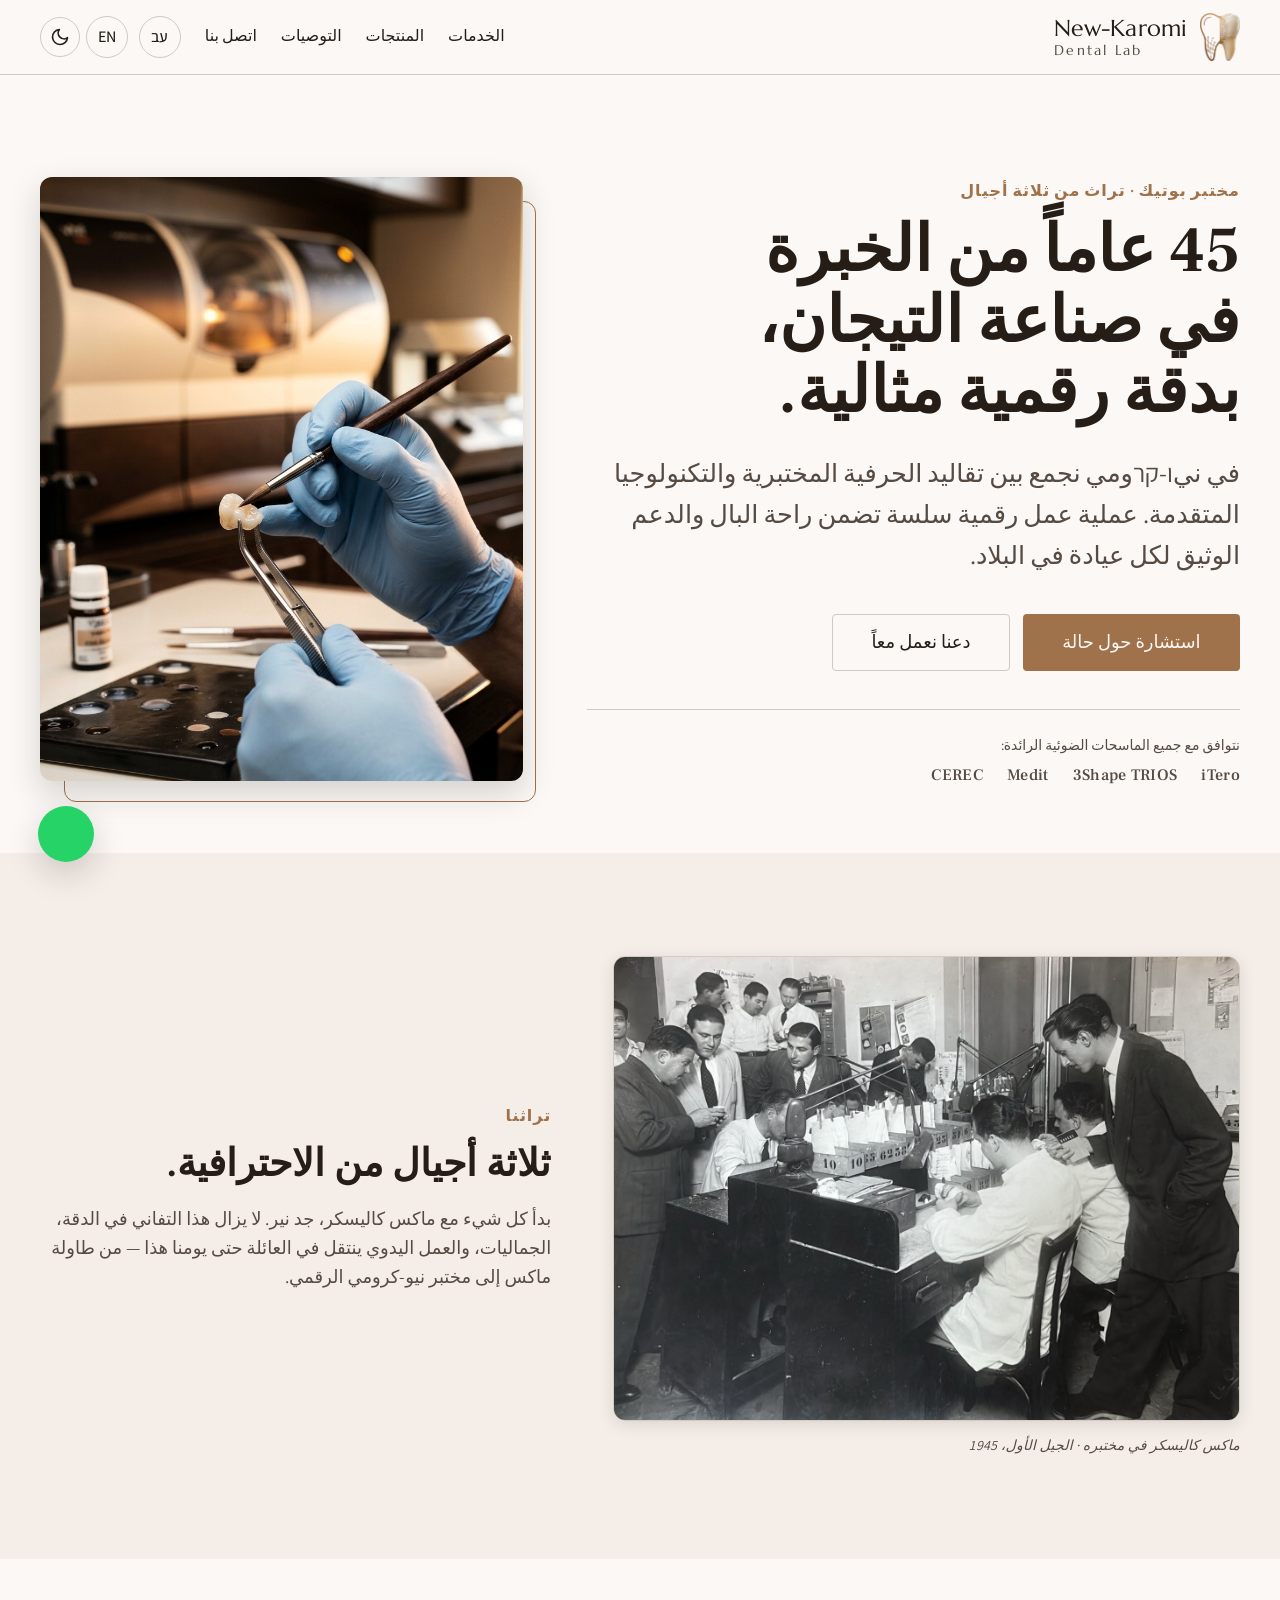
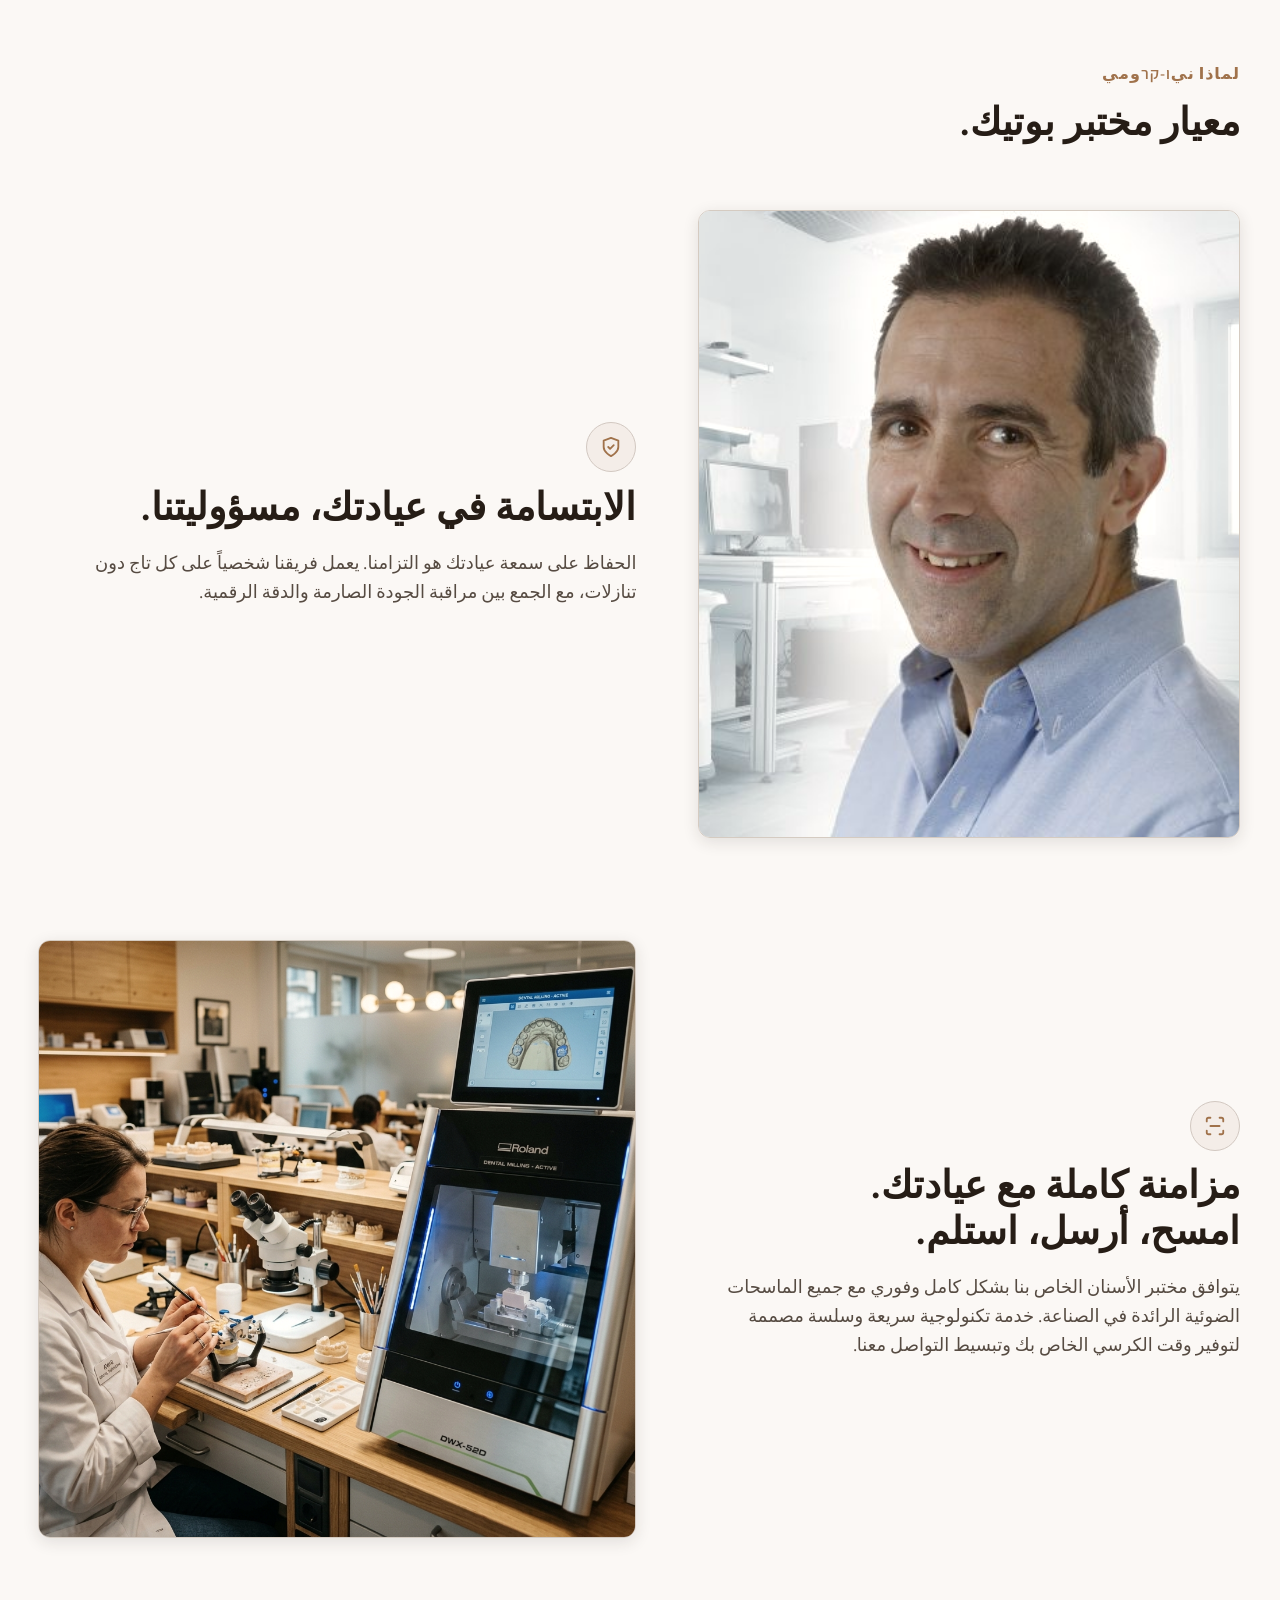
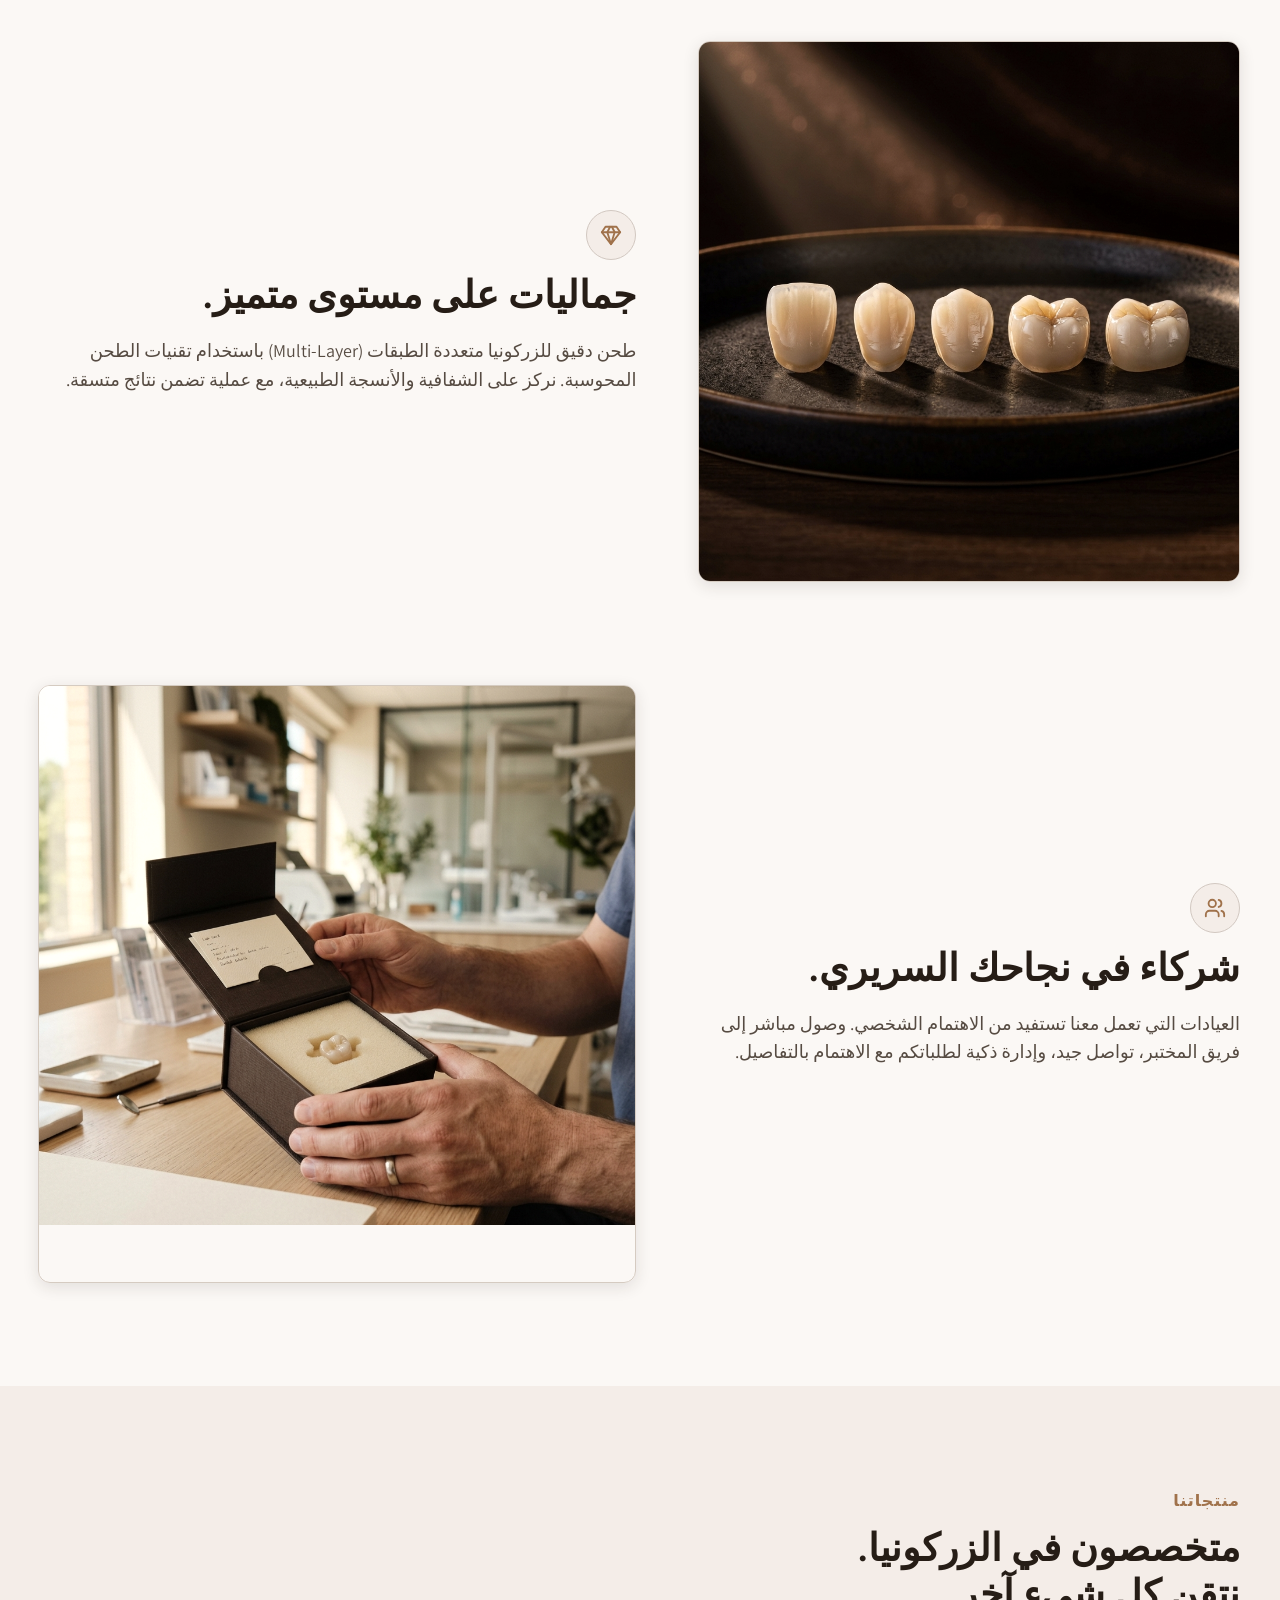
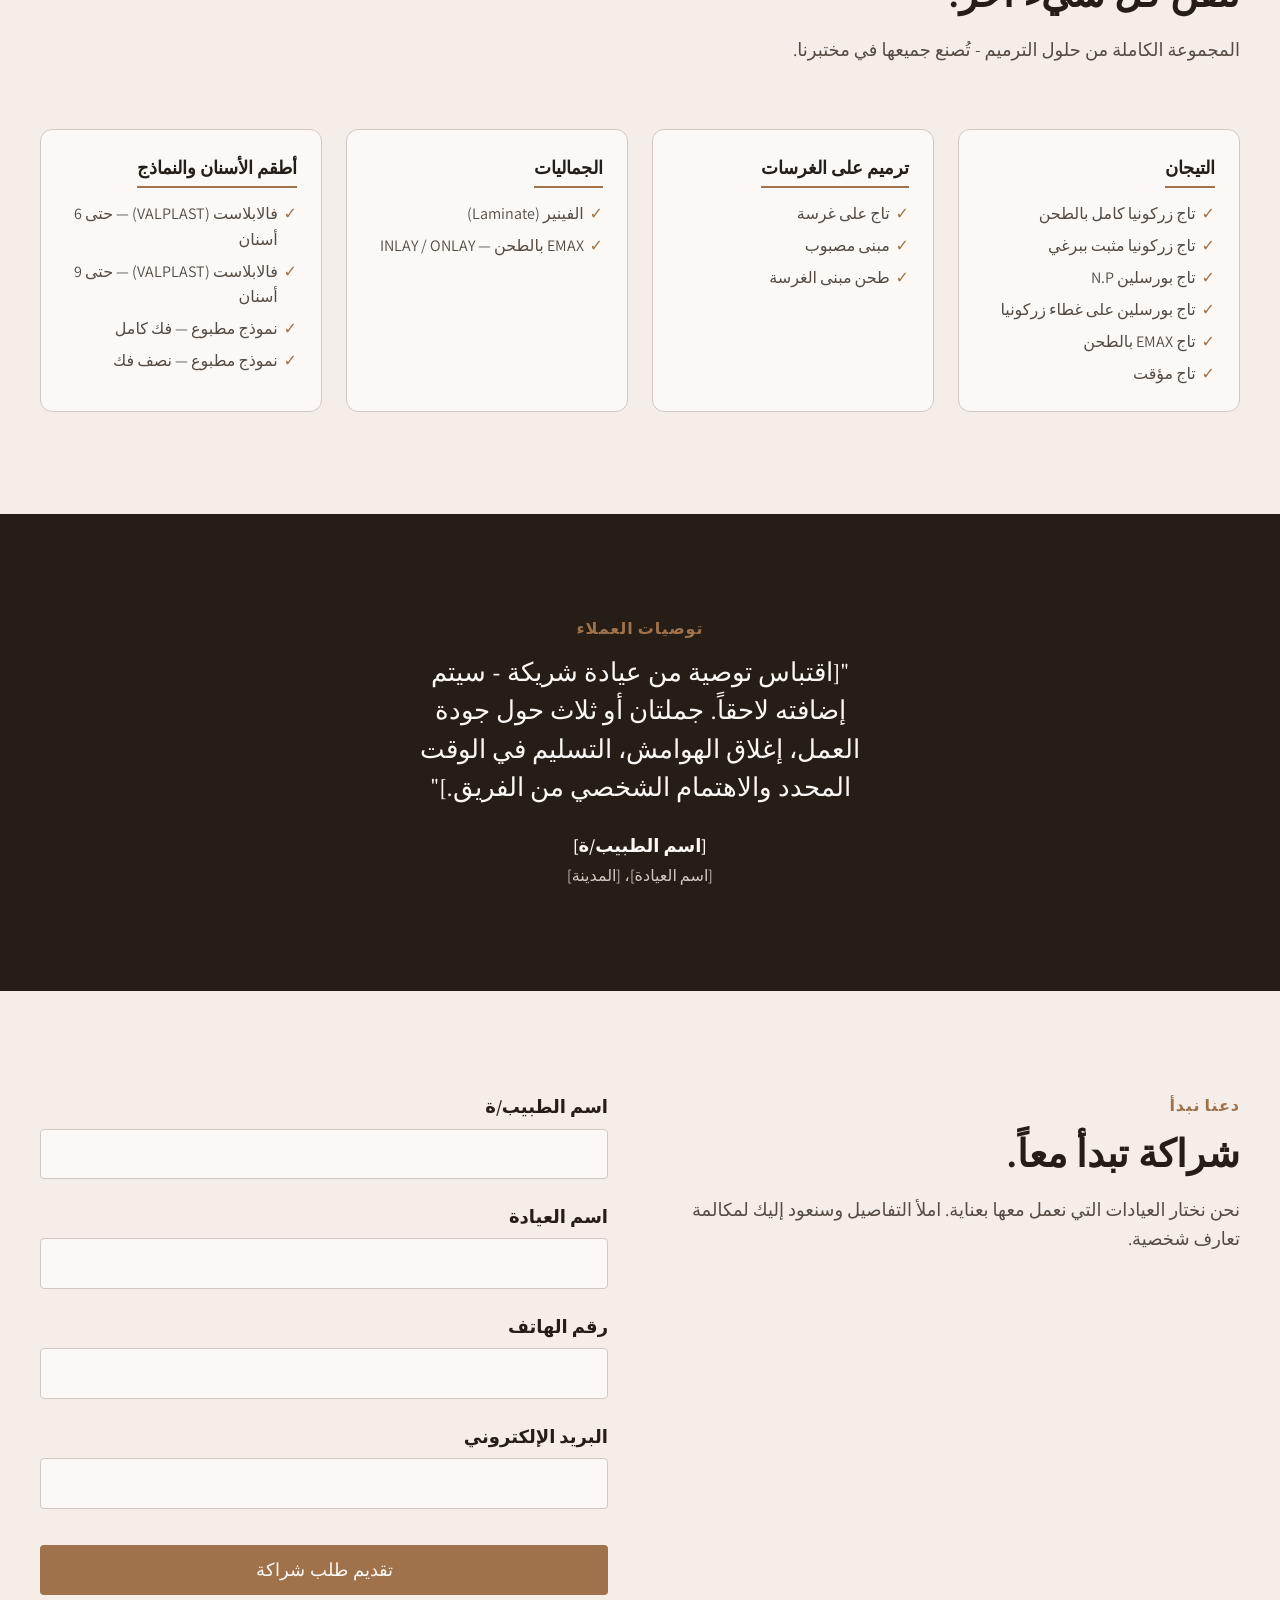
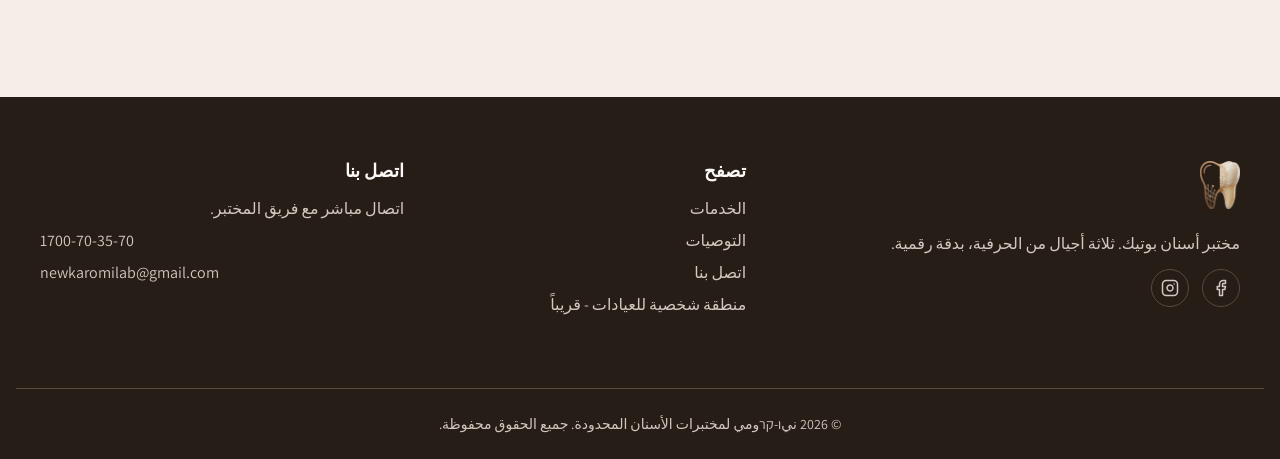
==== commit 7e4cda58: "Fix broken legacy photo: point to valid Max_Kalisker.jpg Legacy section referenced ./Max_Kalisker.pn" ====
--- a/Website-Option-1/index_ar.html
+++ b/Website-Option-1/index_ar.html
@@ -1,329 +1,329 @@
-<!DOCTYPE html>
-<html lang="ar" dir="rtl" data-theme="light">
-
-<head>
-    <meta charset="UTF-8">
-    <meta name="viewport" content="width=device-width, initial-scale=1.0">
-    <title>نيו-קרومي — مختبرات أسنان متقدمة</title>
-    <meta name="description" content="45 عاماً من الخبرة كمختبر أسنان بوتيك - الآن بدقة رقمية مثالية.">
-    <!-- TODO: בעת העלאה לאוויר — החליפו את og:url ו-og:image בכתובות מלאות (https://...) -->
-    <meta property="og:type" content="website">
-    <meta property="og:title" content="نيו-קרومي — مختبرات أسنان متقدمة">
-    <meta property="og:description" content="45 عاماً من الخبرة كمختبر أسنان بوتيك - الآن بدقة رقمية مثالية.">
-    <meta property="og:image" content="./hero.png">
-    <meta property="og:locale" content="ar_IL">
-    <meta name="twitter:card" content="summary_large_image">
-    <link rel="icon" type="image/png" href="./favicon-3d.png">
-    <link rel="stylesheet" href="./theme.css">
-    <link rel="stylesheet" href="./styles.css">
-    <link rel="preconnect" href="https://fonts.googleapis.com">
-    <link rel="preconnect" href="https://fonts.gstatic.com" crossorigin>
-    <link
-        href="https://fonts.googleapis.com/css2?family=Assistant:wght@400;500;600&family=Frank+Ruhl+Libre:wght@400;500;700&family=Marcellus&display=swap"
-        rel="stylesheet">
-</head>
-
-<body>
-    <header class="site-header">
-        <div class="container header-container">
-            <div class="logo" aria-label="نيו-קרومي">
-                <img src="./logo-mark-3d.png" alt="" class="logo-img" />
-                <span class="logo-text">New-Karomi<span class="logo-sub">Dental Lab</span></span>
-            </div>
-            <nav class="main-nav" aria-label="الملاحة الرئيسية">
-                <a href="#features" class="nav-link">الخدمات</a>
-                <a href="#products" class="nav-link">المنتجات</a>
-                <a href="#testimonials" class="nav-link">التوصيات</a>
-                <a href="#contact" class="nav-link">اتصل بنا</a>
-                <div class="nav-actions">
-                    <a href="./index.html" class="btn-lang" aria-label="النسخة العبرية" style="margin-inline-end: 4px;">עב</a>
-                    <a href="./index_en.html" class="btn-lang" aria-label="النسخة الإنجليزية">EN</a>
-                    <button id="theme-toggle" class="btn-theme-toggle" aria-label="تبديل وضع العرض">
-                        <svg aria-hidden="true" width="20" height="20" viewBox="0 0 24 24" fill="none"
-                            stroke="currentColor" stroke-width="2" stroke-linecap="round" stroke-linejoin="round">
-                            <path d="M21 12.79A9 9 0 1 1 11.21 3 7 7 0 0 0 21 12.79z"></path>
-                        </svg>
-                    </button>
-                </div>
-            </nav>
-        </div>
-    </header>
-
-    <main>
-        <section class="hero" aria-labelledby="hero-title">
-            <div class="container hero-grid">
-                <div class="hero-content">
-                    <p class="eyebrow">مختبر بوتيك · تراث من ثلاثة أجيال</p>
-                    <h1 id="hero-title" class="hero-title">45 عاماً من الخبرة في صناعة التيجان، بدقة رقمية مثالية.</h1>
-                    <p class="hero-subtitle">في نيו-קרومي نجمع بين تقاليد الحرفية المختبرية والتكنولوجيا المتقدمة. عملية
-                        عمل رقمية سلسة تضمن راحة البال والدعم الوثيق لكل عيادة في البلاد.</p>
-                    <div class="hero-actions">
-                        <a href="#contact" class="btn btn-primary">استشارة حول حالة</a>
-                        <a href="#features" class="btn btn-outline">دعنا نعمل معاً</a>
-                    </div>
-                    <div class="hero-trust" aria-label="توافق الماسحات">
-                        <span class="hero-trust-label">نتوافق مع جميع الماسحات الضوئية الرائدة:</span>
-                        <ul class="scanner-list">
-                            <li>iTero</li>
-                            <li>3Shape TRIOS</li>
-                            <li>Medit</li>
-                            <li>CEREC</li>
-                        </ul>
-                    </div>
-                </div>
-                <div class="hero-visual">
-                    <img src="./hero.png" alt="عمل يدوي دقيق للفنيين إلى جانب عملية طحن رقمية متقدمة" />
-                </div>
-            </div>
-        </section>
-
-        <section id="legacy" class="legacy" aria-labelledby="legacy-title">
-            <div class="container legacy-grid">
-                <figure class="legacy-figure">
-                    <div class="img-frame">
-                        <img src="./Max_Kalisker.png" alt="ماكس كاليسكر يعمل في مختبر الأسنان الخاص به" />
-                    </div>
-                    <figcaption class="legacy-caption">ماكس كاليسكر في مختبره · الجيل الأول، 1945</figcaption>
-                </figure>
-                <div class="legacy-content">
-                    <p class="eyebrow">تراثنا</p>
-                    <h2 id="legacy-title" class="section-title">ثلاثة أجيال من الاحترافية.</h2>
-                    <p class="feature-text">بدأ كل شيء مع ماكس كاليسكر، جد نير. لا يزال هذا التفاني في الدقة، الجماليات، والعمل اليدوي ينتقل في العائلة حتى يومنا هذا — من طاولة ماكس إلى مختبر نيو-كرومي الرقمي.</p>
-                </div>
-            </div>
-        </section>
-
-        <section id="features" class="features" aria-label="خدمات المختبر">
-            <div class="container">
-                <div class="section-head">
-                    <p class="eyebrow">لماذا نيו-קרومي</p>
-                    <h2 class="section-title">معيار مختبر بوتيك.</h2>
-                </div>
-
-                <article class="feature-row">
-                    <div class="feature-visual img-frame">
-                        <img src="./nir.jpg" alt="نير، صاحب المختبر" />
-                    </div>
-                    <div class="feature-content">
-                        <span class="feature-icon" aria-hidden="true">
-                            <svg width="22" height="22" viewBox="0 0 24 24" fill="none" stroke="currentColor"
-                                stroke-width="2" stroke-linecap="round" stroke-linejoin="round">
-                                <path d="M12 22s8-4 8-10V5l-8-3-8 3v7c0 6 8 10 8 10z"></path>
-                                <path d="m9 12 2 2 4-4"></path>
-                            </svg>
-                        </span>
-                        <h3 class="feature-title">الابتسامة في عيادتك، مسؤوليتنا.</h3>
-                        <p class="feature-text">الحفاظ على سمعة عيادتك هو التزامنا. يعمل فريقنا شخصياً على كل
-                            تاج دون تنازلات، مع الجمع بين مراقبة الجودة الصارمة والدقة الرقمية.</p>
-                    </div>
-                </article>
-
-                <article class="feature-row">
-                    <div class="feature-visual img-frame">
-                        <img src="./automation.png" alt="عملية عمل رقمية — تكامل سلس للعيادة" />
-                    </div>
-                    <div class="feature-content">
-                        <span class="feature-icon" aria-hidden="true">
-                            <svg width="22" height="22" viewBox="0 0 24 24" fill="none" stroke="currentColor"
-                                stroke-width="2" stroke-linecap="round" stroke-linejoin="round">
-                                <path d="M3 7V5a2 2 0 0 1 2-2h2"></path>
-                                <path d="M17 3h2a2 2 0 0 1 2 2v2"></path>
-                                <path d="M21 17v2a2 2 0 0 1-2 2h-2"></path>
-                                <path d="M7 21H5a2 2 0 0 1-2-2v-2"></path>
-                                <path d="M7 12h10"></path>
-                            </svg>
-                        </span>
-                        <h3 class="feature-title">مزامنة كاملة مع عيادتك. امسح، أرسل، استلم.</h3>
-                        <p class="feature-text">يتوافق مختبر الأسنان الخاص بنا بشكل كامل وفوري مع جميع الماسحات الضوئية الرائدة
-                            في الصناعة. خدمة تكنولوجية سريعة وسلسة مصممة لتوفير وقت الكرسي الخاص بك وتبسيط
-                            التواصل معنا.</p>
-                    </div>
-                </article>
-
-                <article class="feature-row">
-                    <div class="feature-visual img-frame">
-                        <img src="./trust.png" alt="جماليات ومواد خام" />
-                    </div>
-                    <div class="feature-content">
-                        <span class="feature-icon" aria-hidden="true">
-                            <svg width="22" height="22" viewBox="0 0 24 24" fill="none" stroke="currentColor"
-                                stroke-width="2" stroke-linecap="round" stroke-linejoin="round">
-                                <path d="M6 3h12l4 6-10 13L2 9z"></path>
-                                <path d="M11 3 8 9l4 13 4-13-3-6"></path>
-                                <path d="M2 9h20"></path>
-                            </svg>
-                        </span>
-                        <h3 class="feature-title">جماليات على مستوى متميز.</h3>
-                        <p class="feature-text">طحن دقيق للزركونيا متعددة الطبقات (Multi-Layer) باستخدام
-                            تقنيات الطحن المحوسبة. نركز على الشفافية والأنسجة الطبيعية، مع عملية تضمن نتائج
-                            متسقة.</p>
-                    </div>
-                </article>
-
-                <article class="feature-row">
-                    <div class="feature-visual img-frame">
-                        <img src="./service.png" alt="تاج زركونيا معبأ بعناية، تم تسليمه للعيادة" />
-                    </div>
-                    <div class="feature-content">
-                        <span class="feature-icon" aria-hidden="true">
-                            <svg width="22" height="22" viewBox="0 0 24 24" fill="none" stroke="currentColor"
-                                stroke-width="2" stroke-linecap="round" stroke-linejoin="round">
-                                <path d="M16 21v-2a4 4 0 0 0-4-4H6a4 4 0 0 0-4 4v2"></path>
-                                <circle cx="9" cy="7" r="4"></circle>
-                                <path d="M22 21v-2a4 4 0 0 0-3-3.87"></path>
-                                <path d="M16 3.13a4 4 0 0 1 0 7.75"></path>
-                            </svg>
-                        </span>
-                        <h3 class="feature-title">شركاء في نجاحك السريري.</h3>
-                        <p class="feature-text">العيادات التي تعمل معنا تستفيد من الاهتمام الشخصي. وصول مباشر إلى فريق المختبر، تواصل
-                            جيد، وإدارة ذكية لطلباتكم مع الاهتمام بالتفاصيل.</p>
-                    </div>
-                </article>
-            </div>
-        </section>
-
-        <section id="products" class="products" aria-labelledby="products-title">
-            <div class="container">
-                <div class="section-head">
-                    <p class="eyebrow">منتجاتنا</p>
-                    <h2 id="products-title" class="section-title">متخصصون في الزركونيا. نتقن كل شيء آخر.</h2>
-                    <p class="feature-text">المجموعة الكاملة من حلول الترميم - تُصنع جميعها في مختبرنا.</p>
-                </div>
-                <div class="products-grid">
-                    <div class="product-category">
-                        <h3>التيجان</h3>
-                        <ul>
-                            <li>تاج زركونيا كامل بالطحن</li>
-                            <li>تاج زركونيا مثبت ببرغي</li>
-                            <li>تاج بورسلين N.P</li>
-                            <li>تاج بورسلين على غطاء زركونيا</li>
-                            <li>تاج EMAX بالطحن</li>
-                            <li>تاج مؤقت</li>
-                        </ul>
-                    </div>
-                    <div class="product-category">
-                        <h3>ترميم على الغرسات</h3>
-                        <ul>
-                            <li>تاج على غرسة</li>
-                            <li>مبنى مصبوب</li>
-                            <li>طحن مبنى الغرسة</li>
-                        </ul>
-                    </div>
-                    <div class="product-category">
-                        <h3>الجماليات</h3>
-                        <ul>
-                            <li>الفينير (Laminate)</li>
-                            <li>EMAX بالطحن — INLAY / ONLAY</li>
-                        </ul>
-                    </div>
-                    <div class="product-category">
-                        <h3>أطقم الأسنان والنماذج</h3>
-                        <ul>
-                            <li>فالابلاست (VALPLAST) — حتى 6 أسنان</li>
-                            <li>فالابلاست (VALPLAST) — حتى 9 أسنان</li>
-                            <li>نموذج مطبوع — فك كامل</li>
-                            <li>نموذج مطبوع — نصف فك</li>
-                        </ul>
-                    </div>
-                </div>
-            </div>
-        </section>
-
-        <!-- TODO: להחליף את ההמלצה והפרטים בהמלצה אמיתית ממרפאה שותפה -->
-        <section id="testimonials" class="testimonial-section band-dark" aria-labelledby="testimonials-title">
-            <div class="container testimonial-inner">
-                <p class="eyebrow eyebrow-on-dark">توصيات العملاء</p>
-                <h2 id="testimonials-title" class="visually-hidden">توصيات من العيادات الشريكة</h2>
-                <figure class="testimonial-card">
-                    <blockquote class="testimonial-quote">
-                        "[اقتباس توصية من عيادة شريكة - سيتم إضافته لاحقاً. جملتان أو ثلاث حول جودة العمل،
-                        إغلاق الهوامش، التسليم في الوقت المحدد والاهتمام الشخصي من الفريق.]"
-                    </blockquote>
-                    <figcaption class="testimonial-attribution">
-                        <span class="testimonial-name">[اسم الطبيب/ة]</span>
-                        <span class="testimonial-clinic">[اسم العيادة]، [المدينة]</span>
-                    </figcaption>
-                </figure>
-            </div>
-        </section>
-
-        <section id="contact" class="contact-section" aria-labelledby="contact-title">
-            <div class="container contact-grid">
-                <div class="contact-info">
-                    <p class="eyebrow">دعنا نبدأ</p>
-                    <h2 id="contact-title" class="section-title">شراكة تبدأ معاً.</h2>
-                    <p class="feature-text">نحن نختار العيادات التي نعمل معها بعناية. املأ التفاصيل وسنعود إليك
-                        لمكالمة تعارف شخصية.</p>
-                </div>
-                <form class="contact-form" action="#" method="POST">
-                    <div class="form-group">
-                        <label for="doctorName">اسم الطبيب/ة</label>
-                        <input type="text" id="doctorName" name="doctorName" class="form-control" autocomplete="name"
-                            required aria-required="true">
-                    </div>
-                    <div class="form-group">
-                        <label for="clinicName">اسم العيادة</label>
-                        <input type="text" id="clinicName" name="clinicName" class="form-control"
-                            autocomplete="organization" required aria-required="true">
-                    </div>
-                    <div class="form-group">
-                        <label for="phone">رقم الهاتف</label>
-                        <input type="tel" id="phone" name="phone" class="form-control" autocomplete="tel"
-                            inputmode="tel" dir="ltr" required aria-required="true">
-                    </div>
-                    <div class="form-group">
-                        <label for="email">البريد الإلكتروني</label>
-                        <input type="email" id="email" name="email" class="form-control" autocomplete="email" dir="ltr"
-                            required aria-required="true">
-                    </div>
-                    <button type="submit" class="btn btn-primary btn-block">تقديم طلب شراكة</button>
-                </form>
-            </div>
-        </section>
-    </main>
-
-    <footer class="site-footer band-dark">
-        <div class="container footer-grid">
-            <div class="footer-col footer-brand">
-                <img src="./logo-mark-3d.png" alt="לוגו نيו-קרومي" class="footer-logo" />
-                <p>مختبر أسنان بوتيك. ثلاثة أجيال من الحرفية، بدقة رقمية.</p>
-                <!-- TODO: להחליף בקישורים אמיתיים לרשתות החברתיות, או למחוק -->
-                <div class="social-links" aria-label="وسائل التواصل الاجتماعي">
-                    <a href="#" aria-label="فيسبوك">
-                        <svg width="18" height="18" viewBox="0 0 24 24" fill="none" stroke="currentColor"
-                            stroke-width="2" stroke-linecap="round" stroke-linejoin="round" aria-hidden="true">
-                            <path d="M18 2h-3a5 5 0 0 0-5 5v3H7v4h3v8h4v-8h3l1-4h-4V7a1 1 0 0 1 1-1h3z"></path>
-                        </svg>
-                    </a>
-                    <a href="#" aria-label="إنستغرام">
-                        <svg width="18" height="18" viewBox="0 0 24 24" fill="none" stroke="currentColor"
-                            stroke-width="2" stroke-linecap="round" stroke-linejoin="round" aria-hidden="true">
-                            <rect x="2" y="2" width="20" height="20" rx="5" ry="5"></rect>
-                            <path d="M16 11.37A4 4 0 1 1 12.63 8 4 4 0 0 1 16 11.37z"></path>
-                            <line x1="17.5" y1="6.5" x2="17.51" y2="6.5"></line>
-                        </svg>
-                    </a>
-                </div>
-            </div>
-            <div class="footer-col">
-                <h3>تصفح</h3>
-                <a href="#features">الخدمات</a>
-                <a href="#testimonials">التوصيات</a>
-                <a href="#contact">اتصل بنا</a>
-                <span class="footer-muted">منطقة شخصية للعيادات - قريباً</span>
-            </div>
-            <div class="footer-col">
-                <h3>اتصل بنا</h3>
-                <p>اتصال مباشر مع فريق المختبر.</p>
-                <a href="tel:1700703570" dir="ltr">1700-70-35-70</a>
-                <a href="mailto:newkaromilab@gmail.com" dir="ltr">newkaromilab@gmail.com</a>
-            </div>
-        </div>
-        <div class="container footer-bottom">
-            <p>&copy; 2026 نيו-קרومي لمختبرات الأسنان المحدودة. جميع الحقوق محفوظة.</p>
-        </div>
-    </footer>
-
-    <a href="https://wa.me/97226249798" class="whatsapp-btn" target="_blank" rel="noopener noreferrer" aria-label="WhatsApp">
-        <svg width="24" height="24" viewBox="0 0 24 24" fill="currentColor">
+<!DOCTYPE html>
+<html lang="ar" dir="rtl" data-theme="light">
+
+<head>
+    <meta charset="UTF-8">
+    <meta name="viewport" content="width=device-width, initial-scale=1.0">
+    <title>نيו-קרومي — مختبرات أسنان متقدمة</title>
+    <meta name="description" content="45 عاماً من الخبرة كمختبر أسنان بوتيك - الآن بدقة رقمية مثالية.">
+    <!-- TODO: בעת העלאה לאוויר — החליפו את og:url ו-og:image בכתובות מלאות (https://...) -->
+    <meta property="og:type" content="website">
+    <meta property="og:title" content="نيו-קרومي — مختبرات أسنان متقدمة">
+    <meta property="og:description" content="45 عاماً من الخبرة كمختبر أسنان بوتيك - الآن بدقة رقمية مثالية.">
+    <meta property="og:image" content="./hero.png">
+    <meta property="og:locale" content="ar_IL">
+    <meta name="twitter:card" content="summary_large_image">
+    <link rel="icon" type="image/png" href="./favicon-3d.png">
+    <link rel="stylesheet" href="./theme.css">
+    <link rel="stylesheet" href="./styles.css">
+    <link rel="preconnect" href="https://fonts.googleapis.com">
+    <link rel="preconnect" href="https://fonts.gstatic.com" crossorigin>
+    <link
+        href="https://fonts.googleapis.com/css2?family=Assistant:wght@400;500;600&family=Frank+Ruhl+Libre:wght@400;500;700&family=Marcellus&display=swap"
+        rel="stylesheet">
+</head>
+
+<body>
+    <header class="site-header">
+        <div class="container header-container">
+            <div class="logo" aria-label="نيו-קרومي">
+                <img src="./logo-mark-3d.png" alt="" class="logo-img" />
+                <span class="logo-text">New-Karomi<span class="logo-sub">Dental Lab</span></span>
+            </div>
+            <nav class="main-nav" aria-label="الملاحة الرئيسية">
+                <a href="#features" class="nav-link">الخدمات</a>
+                <a href="#products" class="nav-link">المنتجات</a>
+                <a href="#testimonials" class="nav-link">التوصيات</a>
+                <a href="#contact" class="nav-link">اتصل بنا</a>
+                <div class="nav-actions">
+                    <a href="./index.html" class="btn-lang" aria-label="النسخة العبرية" style="margin-inline-end: 4px;">עב</a>
+                    <a href="./index_en.html" class="btn-lang" aria-label="النسخة الإنجليزية">EN</a>
+                    <button id="theme-toggle" class="btn-theme-toggle" aria-label="تبديل وضع العرض">
+                        <svg aria-hidden="true" width="20" height="20" viewBox="0 0 24 24" fill="none"
+                            stroke="currentColor" stroke-width="2" stroke-linecap="round" stroke-linejoin="round">
+                            <path d="M21 12.79A9 9 0 1 1 11.21 3 7 7 0 0 0 21 12.79z"></path>
+                        </svg>
+                    </button>
+                </div>
+            </nav>
+        </div>
+    </header>
+
+    <main>
+        <section class="hero" aria-labelledby="hero-title">
+            <div class="container hero-grid">
+                <div class="hero-content">
+                    <p class="eyebrow">مختبر بوتيك · تراث من ثلاثة أجيال</p>
+                    <h1 id="hero-title" class="hero-title">45 عاماً من الخبرة في صناعة التيجان، بدقة رقمية مثالية.</h1>
+                    <p class="hero-subtitle">في نيו-קרومي نجمع بين تقاليد الحرفية المختبرية والتكنولوجيا المتقدمة. عملية
+                        عمل رقمية سلسة تضمن راحة البال والدعم الوثيق لكل عيادة في البلاد.</p>
+                    <div class="hero-actions">
+                        <a href="#contact" class="btn btn-primary">استشارة حول حالة</a>
+                        <a href="#features" class="btn btn-outline">دعنا نعمل معاً</a>
+                    </div>
+                    <div class="hero-trust" aria-label="توافق الماسحات">
+                        <span class="hero-trust-label">نتوافق مع جميع الماسحات الضوئية الرائدة:</span>
+                        <ul class="scanner-list">
+                            <li>iTero</li>
+                            <li>3Shape TRIOS</li>
+                            <li>Medit</li>
+                            <li>CEREC</li>
+                        </ul>
+                    </div>
+                </div>
+                <div class="hero-visual">
+                    <img src="./hero.png" alt="عمل يدوي دقيق للفنيين إلى جانب عملية طحن رقمية متقدمة" />
+                </div>
+            </div>
+        </section>
+
+        <section id="legacy" class="legacy" aria-labelledby="legacy-title">
+            <div class="container legacy-grid">
+                <figure class="legacy-figure">
+                    <div class="img-frame">
+                        <img src="./Max_Kalisker.jpg" alt="ماكس كاليسكر يعمل في مختبر الأسنان الخاص به" />
+                    </div>
+                    <figcaption class="legacy-caption">ماكس كاليسكر في مختبره · الجيل الأول، 1945</figcaption>
+                </figure>
+                <div class="legacy-content">
+                    <p class="eyebrow">تراثنا</p>
+                    <h2 id="legacy-title" class="section-title">ثلاثة أجيال من الاحترافية.</h2>
+                    <p class="feature-text">بدأ كل شيء مع ماكس كاليسكر، جد نير. لا يزال هذا التفاني في الدقة، الجماليات، والعمل اليدوي ينتقل في العائلة حتى يومنا هذا — من طاولة ماكس إلى مختبر نيو-كرومي الرقمي.</p>
+                </div>
+            </div>
+        </section>
+
+        <section id="features" class="features" aria-label="خدمات المختبر">
+            <div class="container">
+                <div class="section-head">
+                    <p class="eyebrow">لماذا نيו-קרومي</p>
+                    <h2 class="section-title">معيار مختبر بوتيك.</h2>
+                </div>
+
+                <article class="feature-row">
+                    <div class="feature-visual img-frame">
+                        <img src="./nir.jpg" alt="نير، صاحب المختبر" />
+                    </div>
+                    <div class="feature-content">
+                        <span class="feature-icon" aria-hidden="true">
+                            <svg width="22" height="22" viewBox="0 0 24 24" fill="none" stroke="currentColor"
+                                stroke-width="2" stroke-linecap="round" stroke-linejoin="round">
+                                <path d="M12 22s8-4 8-10V5l-8-3-8 3v7c0 6 8 10 8 10z"></path>
+                                <path d="m9 12 2 2 4-4"></path>
+                            </svg>
+                        </span>
+                        <h3 class="feature-title">الابتسامة في عيادتك، مسؤوليتنا.</h3>
+                        <p class="feature-text">الحفاظ على سمعة عيادتك هو التزامنا. يعمل فريقنا شخصياً على كل
+                            تاج دون تنازلات، مع الجمع بين مراقبة الجودة الصارمة والدقة الرقمية.</p>
+                    </div>
+                </article>
+
+                <article class="feature-row">
+                    <div class="feature-visual img-frame">
+                        <img src="./automation.png" alt="عملية عمل رقمية — تكامل سلس للعيادة" />
+                    </div>
+                    <div class="feature-content">
+                        <span class="feature-icon" aria-hidden="true">
+                            <svg width="22" height="22" viewBox="0 0 24 24" fill="none" stroke="currentColor"
+                                stroke-width="2" stroke-linecap="round" stroke-linejoin="round">
+                                <path d="M3 7V5a2 2 0 0 1 2-2h2"></path>
+                                <path d="M17 3h2a2 2 0 0 1 2 2v2"></path>
+                                <path d="M21 17v2a2 2 0 0 1-2 2h-2"></path>
+                                <path d="M7 21H5a2 2 0 0 1-2-2v-2"></path>
+                                <path d="M7 12h10"></path>
+                            </svg>
+                        </span>
+                        <h3 class="feature-title">مزامنة كاملة مع عيادتك. امسح، أرسل، استلم.</h3>
+                        <p class="feature-text">يتوافق مختبر الأسنان الخاص بنا بشكل كامل وفوري مع جميع الماسحات الضوئية الرائدة
+                            في الصناعة. خدمة تكنولوجية سريعة وسلسة مصممة لتوفير وقت الكرسي الخاص بك وتبسيط
+                            التواصل معنا.</p>
+                    </div>
+                </article>
+
+                <article class="feature-row">
+                    <div class="feature-visual img-frame">
+                        <img src="./trust.png" alt="جماليات ومواد خام" />
+                    </div>
+                    <div class="feature-content">
+                        <span class="feature-icon" aria-hidden="true">
+                            <svg width="22" height="22" viewBox="0 0 24 24" fill="none" stroke="currentColor"
+                                stroke-width="2" stroke-linecap="round" stroke-linejoin="round">
+                                <path d="M6 3h12l4 6-10 13L2 9z"></path>
+                                <path d="M11 3 8 9l4 13 4-13-3-6"></path>
+                                <path d="M2 9h20"></path>
+                            </svg>
+                        </span>
+                        <h3 class="feature-title">جماليات على مستوى متميز.</h3>
+                        <p class="feature-text">طحن دقيق للزركونيا متعددة الطبقات (Multi-Layer) باستخدام
+                            تقنيات الطحن المحوسبة. نركز على الشفافية والأنسجة الطبيعية، مع عملية تضمن نتائج
+                            متسقة.</p>
+                    </div>
+                </article>
+
+                <article class="feature-row">
+                    <div class="feature-visual img-frame">
+                        <img src="./service.png" alt="تاج زركونيا معبأ بعناية، تم تسليمه للعيادة" />
+                    </div>
+                    <div class="feature-content">
+                        <span class="feature-icon" aria-hidden="true">
+                            <svg width="22" height="22" viewBox="0 0 24 24" fill="none" stroke="currentColor"
+                                stroke-width="2" stroke-linecap="round" stroke-linejoin="round">
+                                <path d="M16 21v-2a4 4 0 0 0-4-4H6a4 4 0 0 0-4 4v2"></path>
+                                <circle cx="9" cy="7" r="4"></circle>
+                                <path d="M22 21v-2a4 4 0 0 0-3-3.87"></path>
+                                <path d="M16 3.13a4 4 0 0 1 0 7.75"></path>
+                            </svg>
+                        </span>
+                        <h3 class="feature-title">شركاء في نجاحك السريري.</h3>
+                        <p class="feature-text">العيادات التي تعمل معنا تستفيد من الاهتمام الشخصي. وصول مباشر إلى فريق المختبر، تواصل
+                            جيد، وإدارة ذكية لطلباتكم مع الاهتمام بالتفاصيل.</p>
+                    </div>
+                </article>
+            </div>
+        </section>
+
+        <section id="products" class="products" aria-labelledby="products-title">
+            <div class="container">
+                <div class="section-head">
+                    <p class="eyebrow">منتجاتنا</p>
+                    <h2 id="products-title" class="section-title">متخصصون في الزركونيا. نتقن كل شيء آخر.</h2>
+                    <p class="feature-text">المجموعة الكاملة من حلول الترميم - تُصنع جميعها في مختبرنا.</p>
+                </div>
+                <div class="products-grid">
+                    <div class="product-category">
+                        <h3>التيجان</h3>
+                        <ul>
+                            <li>تاج زركونيا كامل بالطحن</li>
+                            <li>تاج زركونيا مثبت ببرغي</li>
+                            <li>تاج بورسلين N.P</li>
+                            <li>تاج بورسلين على غطاء زركونيا</li>
+                            <li>تاج EMAX بالطحن</li>
+                            <li>تاج مؤقت</li>
+                        </ul>
+                    </div>
+                    <div class="product-category">
+                        <h3>ترميم على الغرسات</h3>
+                        <ul>
+                            <li>تاج على غرسة</li>
+                            <li>مبنى مصبوب</li>
+                            <li>طحن مبنى الغرسة</li>
+                        </ul>
+                    </div>
+                    <div class="product-category">
+                        <h3>الجماليات</h3>
+                        <ul>
+                            <li>الفينير (Laminate)</li>
+                            <li>EMAX بالطحن — INLAY / ONLAY</li>
+                        </ul>
+                    </div>
+                    <div class="product-category">
+                        <h3>أطقم الأسنان والنماذج</h3>
+                        <ul>
+                            <li>فالابلاست (VALPLAST) — حتى 6 أسنان</li>
+                            <li>فالابلاست (VALPLAST) — حتى 9 أسنان</li>
+                            <li>نموذج مطبوع — فك كامل</li>
+                            <li>نموذج مطبوع — نصف فك</li>
+                        </ul>
+                    </div>
+                </div>
+            </div>
+        </section>
+
+        <!-- TODO: להחליף את ההמלצה והפרטים בהמלצה אמיתית ממרפאה שותפה -->
+        <section id="testimonials" class="testimonial-section band-dark" aria-labelledby="testimonials-title">
+            <div class="container testimonial-inner">
+                <p class="eyebrow eyebrow-on-dark">توصيات العملاء</p>
+                <h2 id="testimonials-title" class="visually-hidden">توصيات من العيادات الشريكة</h2>
+                <figure class="testimonial-card">
+                    <blockquote class="testimonial-quote">
+                        "[اقتباس توصية من عيادة شريكة - سيتم إضافته لاحقاً. جملتان أو ثلاث حول جودة العمل،
+                        إغلاق الهوامش، التسليم في الوقت المحدد والاهتمام الشخصي من الفريق.]"
+                    </blockquote>
+                    <figcaption class="testimonial-attribution">
+                        <span class="testimonial-name">[اسم الطبيب/ة]</span>
+                        <span class="testimonial-clinic">[اسم العيادة]، [المدينة]</span>
+                    </figcaption>
+                </figure>
+            </div>
+        </section>
+
+        <section id="contact" class="contact-section" aria-labelledby="contact-title">
+            <div class="container contact-grid">
+                <div class="contact-info">
+                    <p class="eyebrow">دعنا نبدأ</p>
+                    <h2 id="contact-title" class="section-title">شراكة تبدأ معاً.</h2>
+                    <p class="feature-text">نحن نختار العيادات التي نعمل معها بعناية. املأ التفاصيل وسنعود إليك
+                        لمكالمة تعارف شخصية.</p>
+                </div>
+                <form class="contact-form" action="#" method="POST">
+                    <div class="form-group">
+                        <label for="doctorName">اسم الطبيب/ة</label>
+                        <input type="text" id="doctorName" name="doctorName" class="form-control" autocomplete="name"
+                            required aria-required="true">
+                    </div>
+                    <div class="form-group">
+                        <label for="clinicName">اسم العيادة</label>
+                        <input type="text" id="clinicName" name="clinicName" class="form-control"
+                            autocomplete="organization" required aria-required="true">
+                    </div>
+                    <div class="form-group">
+                        <label for="phone">رقم الهاتف</label>
+                        <input type="tel" id="phone" name="phone" class="form-control" autocomplete="tel"
+                            inputmode="tel" dir="ltr" required aria-required="true">
+                    </div>
+                    <div class="form-group">
+                        <label for="email">البريد الإلكتروني</label>
+                        <input type="email" id="email" name="email" class="form-control" autocomplete="email" dir="ltr"
+                            required aria-required="true">
+                    </div>
+                    <button type="submit" class="btn btn-primary btn-block">تقديم طلب شراكة</button>
+                </form>
+            </div>
+        </section>
+    </main>
+
+    <footer class="site-footer band-dark">
+        <div class="container footer-grid">
+            <div class="footer-col footer-brand">
+                <img src="./logo-mark-3d.png" alt="לוגו نيו-קרومي" class="footer-logo" />
+                <p>مختبر أسنان بوتيك. ثلاثة أجيال من الحرفية، بدقة رقمية.</p>
+                <!-- TODO: להחליף בקישורים אמיתיים לרשתות החברתיות, או למחוק -->
+                <div class="social-links" aria-label="وسائل التواصل الاجتماعي">
+                    <a href="#" aria-label="فيسبوك">
+                        <svg width="18" height="18" viewBox="0 0 24 24" fill="none" stroke="currentColor"
+                            stroke-width="2" stroke-linecap="round" stroke-linejoin="round" aria-hidden="true">
+                            <path d="M18 2h-3a5 5 0 0 0-5 5v3H7v4h3v8h4v-8h3l1-4h-4V7a1 1 0 0 1 1-1h3z"></path>
+                        </svg>
+                    </a>
+                    <a href="#" aria-label="إنستغرام">
+                        <svg width="18" height="18" viewBox="0 0 24 24" fill="none" stroke="currentColor"
+                            stroke-width="2" stroke-linecap="round" stroke-linejoin="round" aria-hidden="true">
+                            <rect x="2" y="2" width="20" height="20" rx="5" ry="5"></rect>
+                            <path d="M16 11.37A4 4 0 1 1 12.63 8 4 4 0 0 1 16 11.37z"></path>
+                            <line x1="17.5" y1="6.5" x2="17.51" y2="6.5"></line>
+                        </svg>
+                    </a>
+                </div>
+            </div>
+            <div class="footer-col">
+                <h3>تصفح</h3>
+                <a href="#features">الخدمات</a>
+                <a href="#testimonials">التوصيات</a>
+                <a href="#contact">اتصل بنا</a>
+                <span class="footer-muted">منطقة شخصية للعيادات - قريباً</span>
+            </div>
+            <div class="footer-col">
+                <h3>اتصل بنا</h3>
+                <p>اتصال مباشر مع فريق المختبر.</p>
+                <a href="tel:1700703570" dir="ltr">1700-70-35-70</a>
+                <a href="mailto:newkaromilab@gmail.com" dir="ltr">newkaromilab@gmail.com</a>
+            </div>
+        </div>
+        <div class="container footer-bottom">
+            <p>&copy; 2026 نيו-קרومي لمختبرات الأسنان المحدودة. جميع الحقوق محفوظة.</p>
+        </div>
+    </footer>
+
+    <a href="https://wa.me/97226249798" class="whatsapp-btn" target="_blank" rel="noopener noreferrer" aria-label="WhatsApp">
+        <svg width="24" height="24" viewBox="0 0 24 24" fill="currentColor">
             <path d="M17.472 14.382c-.297-.149-1.758-.867-2.03-.967-.273-.099-.471-.148-.67.15-.197.297-.767.966-.94 1.164-.173.199-.347.223-.644.075-.297-.15-1.255-.463-2.39-1.475-.883-.788-1.48-1.761-1.653-2.059-.173-.297-.018-.458.13-.606.134-.133.298-.347.446-.52.149-.174.198-.298.298-.497.099-.198.05-.371-.025-.52-.075-.149-.669-1.612-.916-2.207-.242-.579-.487-.5-.669-.51a12.8 12.8 0 0 0-.57-.01c-.198 0-.52.074-.792.372-.272.297-1.04 1.016-1.04 2.479 0 1.462 1.065 2.875 1.213 3.074.149.198 2.096 3.2 5.077 4.487.709.306 1.262.489 1.694.625.712.227 1.36.195 1.871.118.571-.085 1.758-.719 2.006-1.413.248-.694.248-1.289.173-1.413-.074-.124-.272-.198-.57-.347m-5.421 7.403h-.004a9.87 9.87 0 0 1-5.031-1.378l-.361-.214-3.741.982.998-3.648-.235-.374a9.86 9.86 0 0 1-1.51-5.26c.001-5.45 4.436-9.884 9.888-9.884 2.64 0 5.122 1.03 6.988 2.898a9.825 9.825 0 0 1 2.893 6.994c-.003 5.45-4.437 9.884-9.885 9.884m8.413-18.297A11.815 11.815 0 0 0 12.05 0C5.495 0 .1
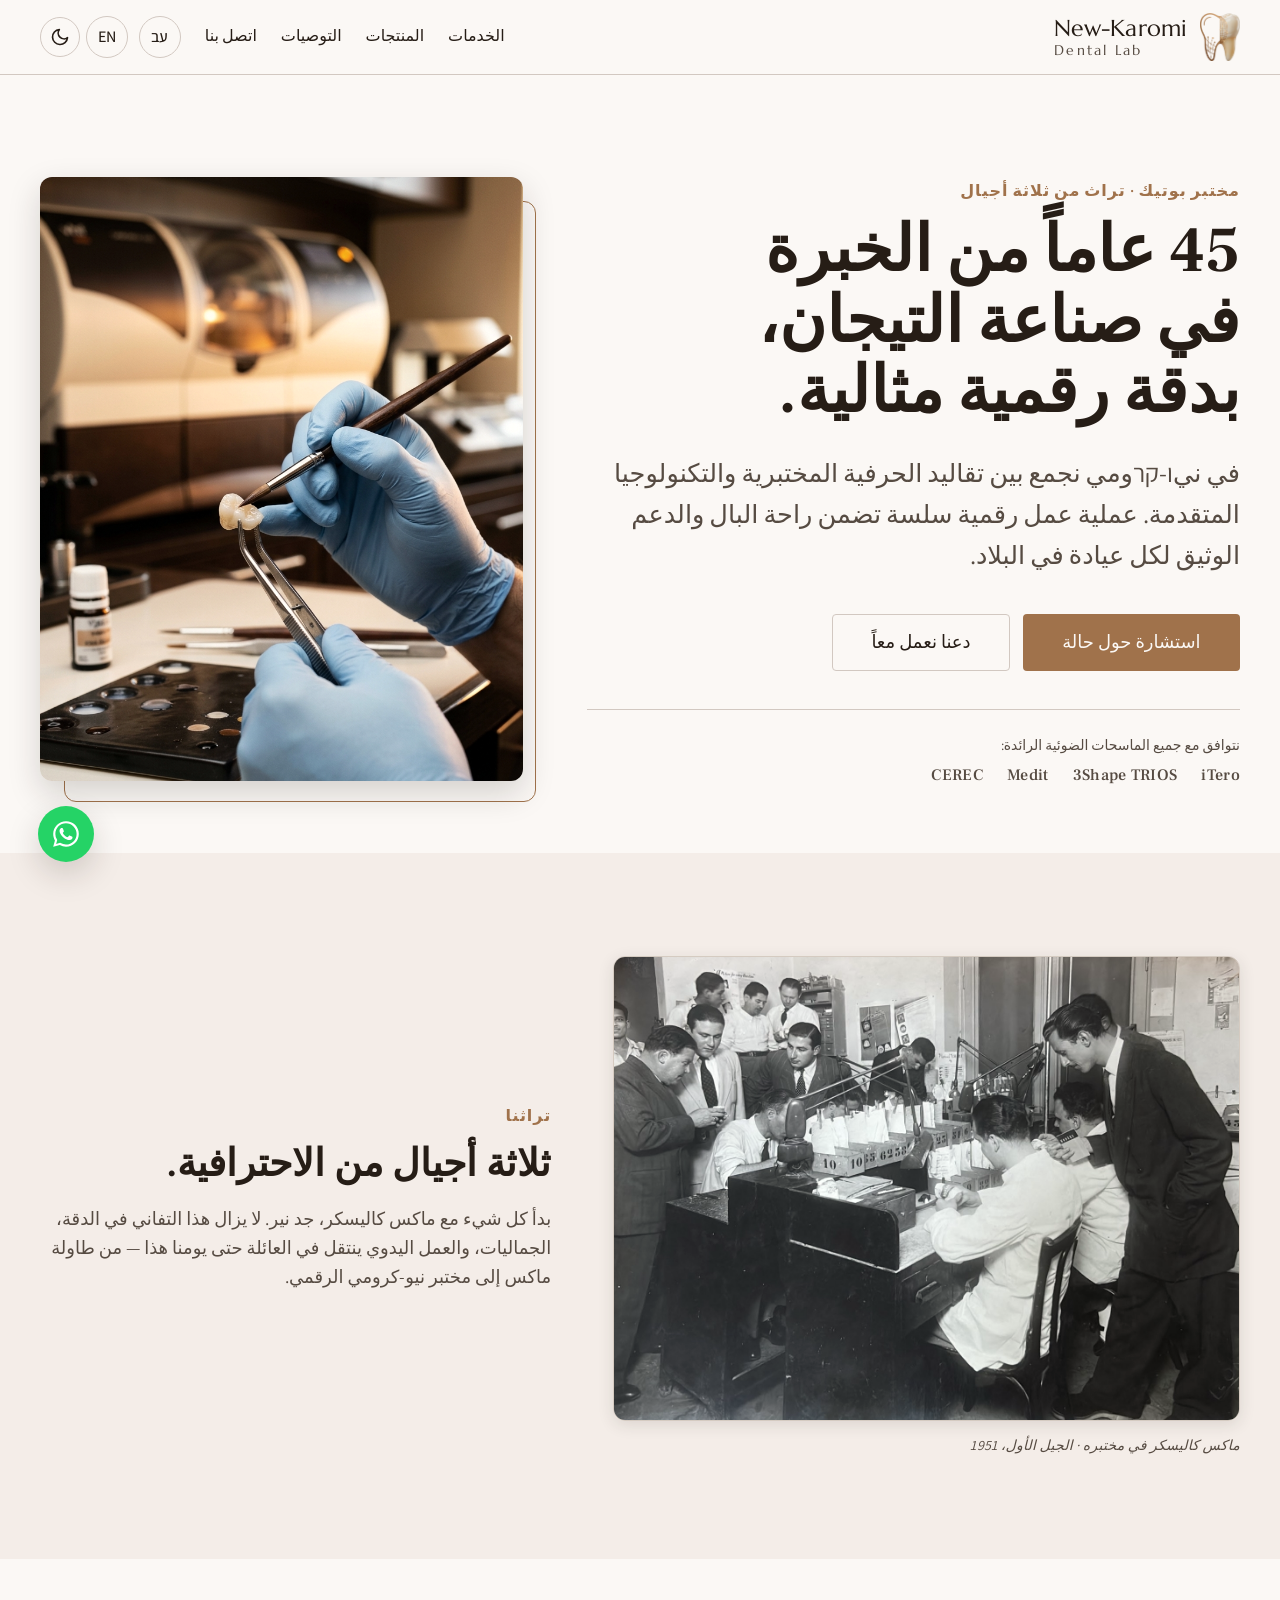
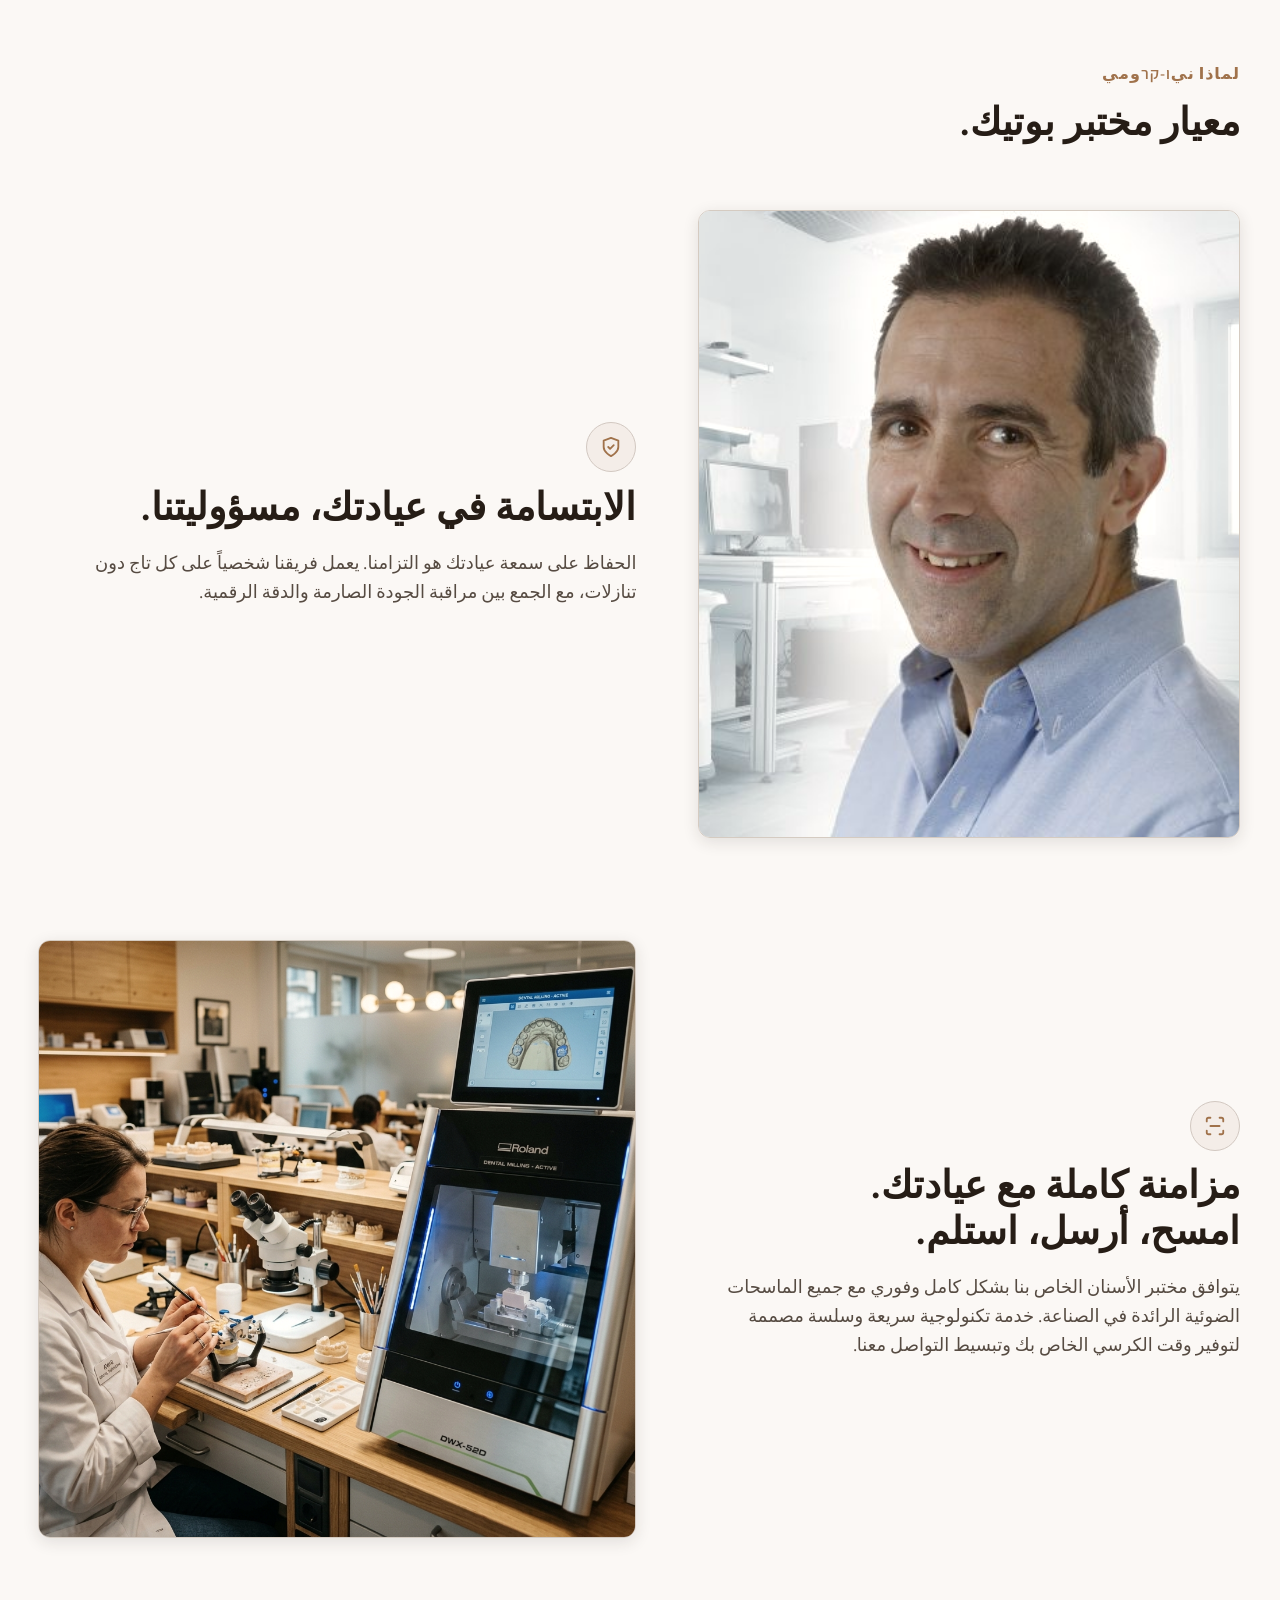
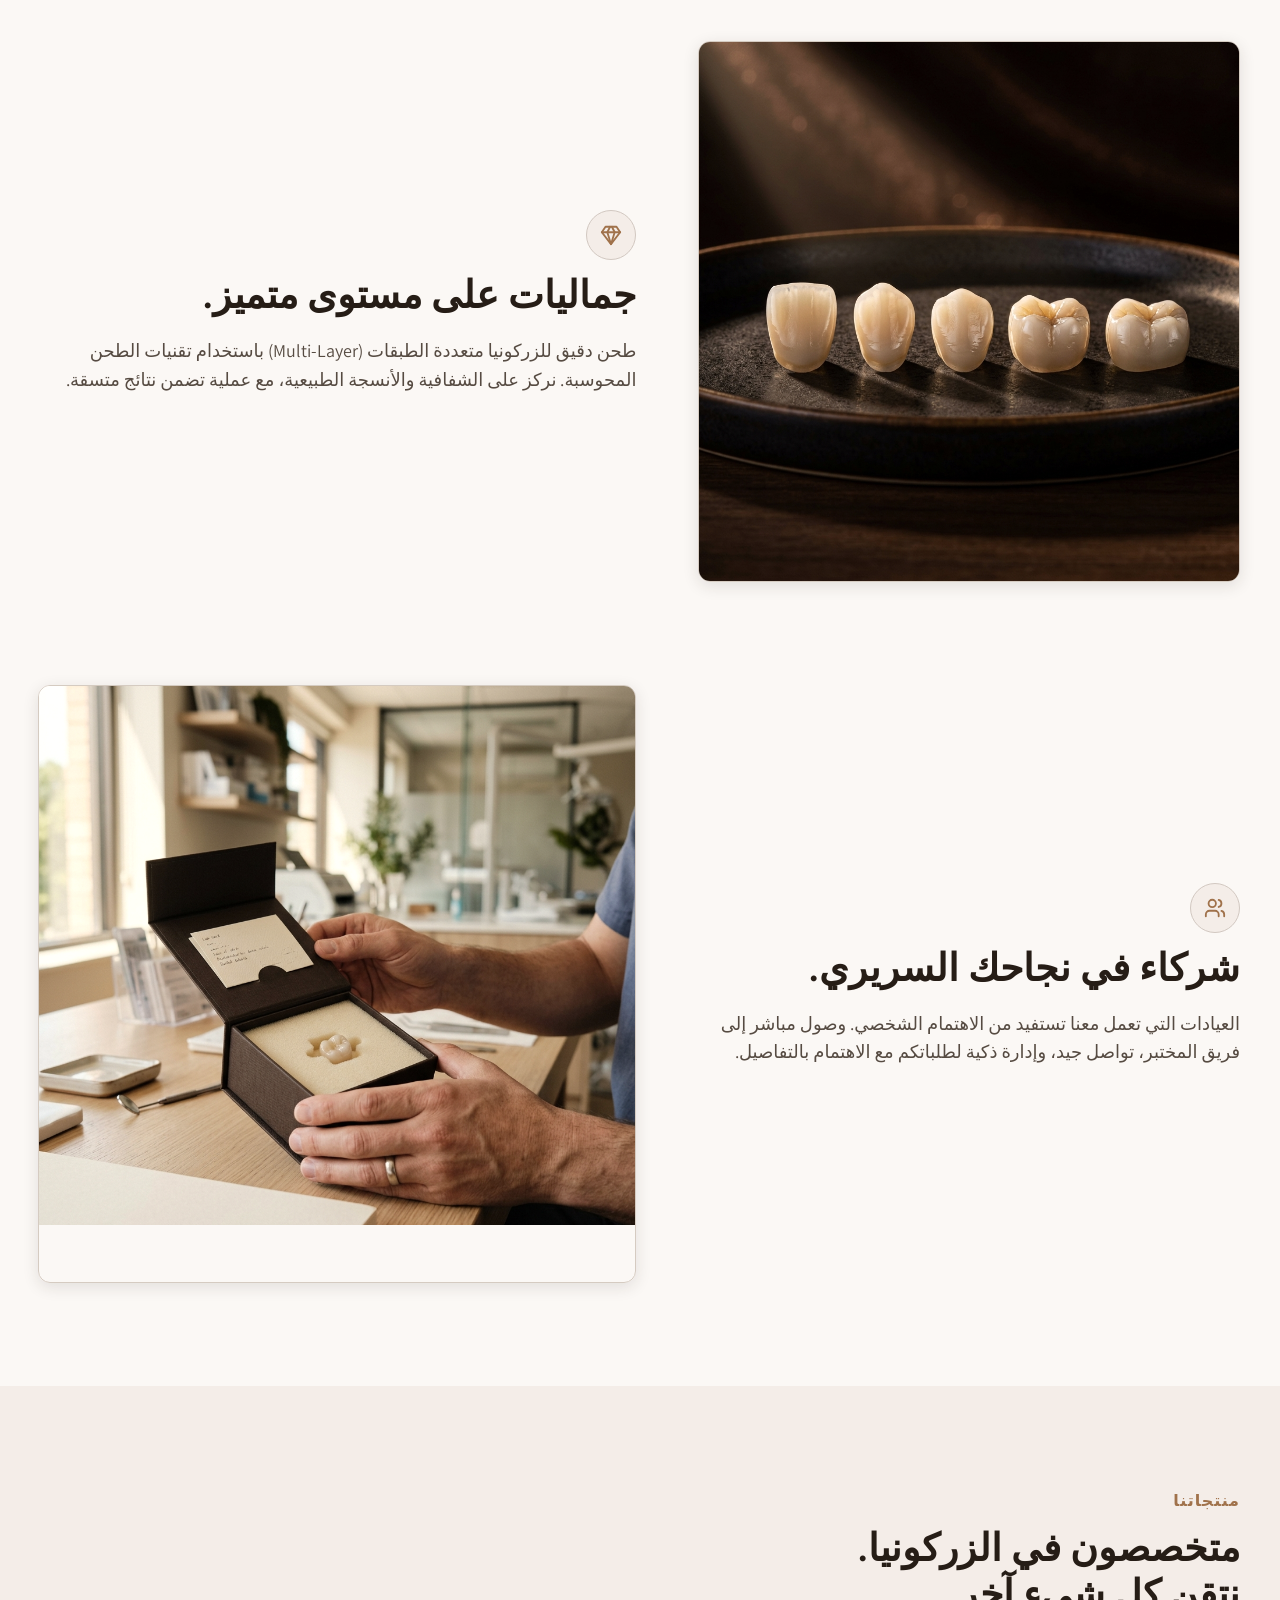
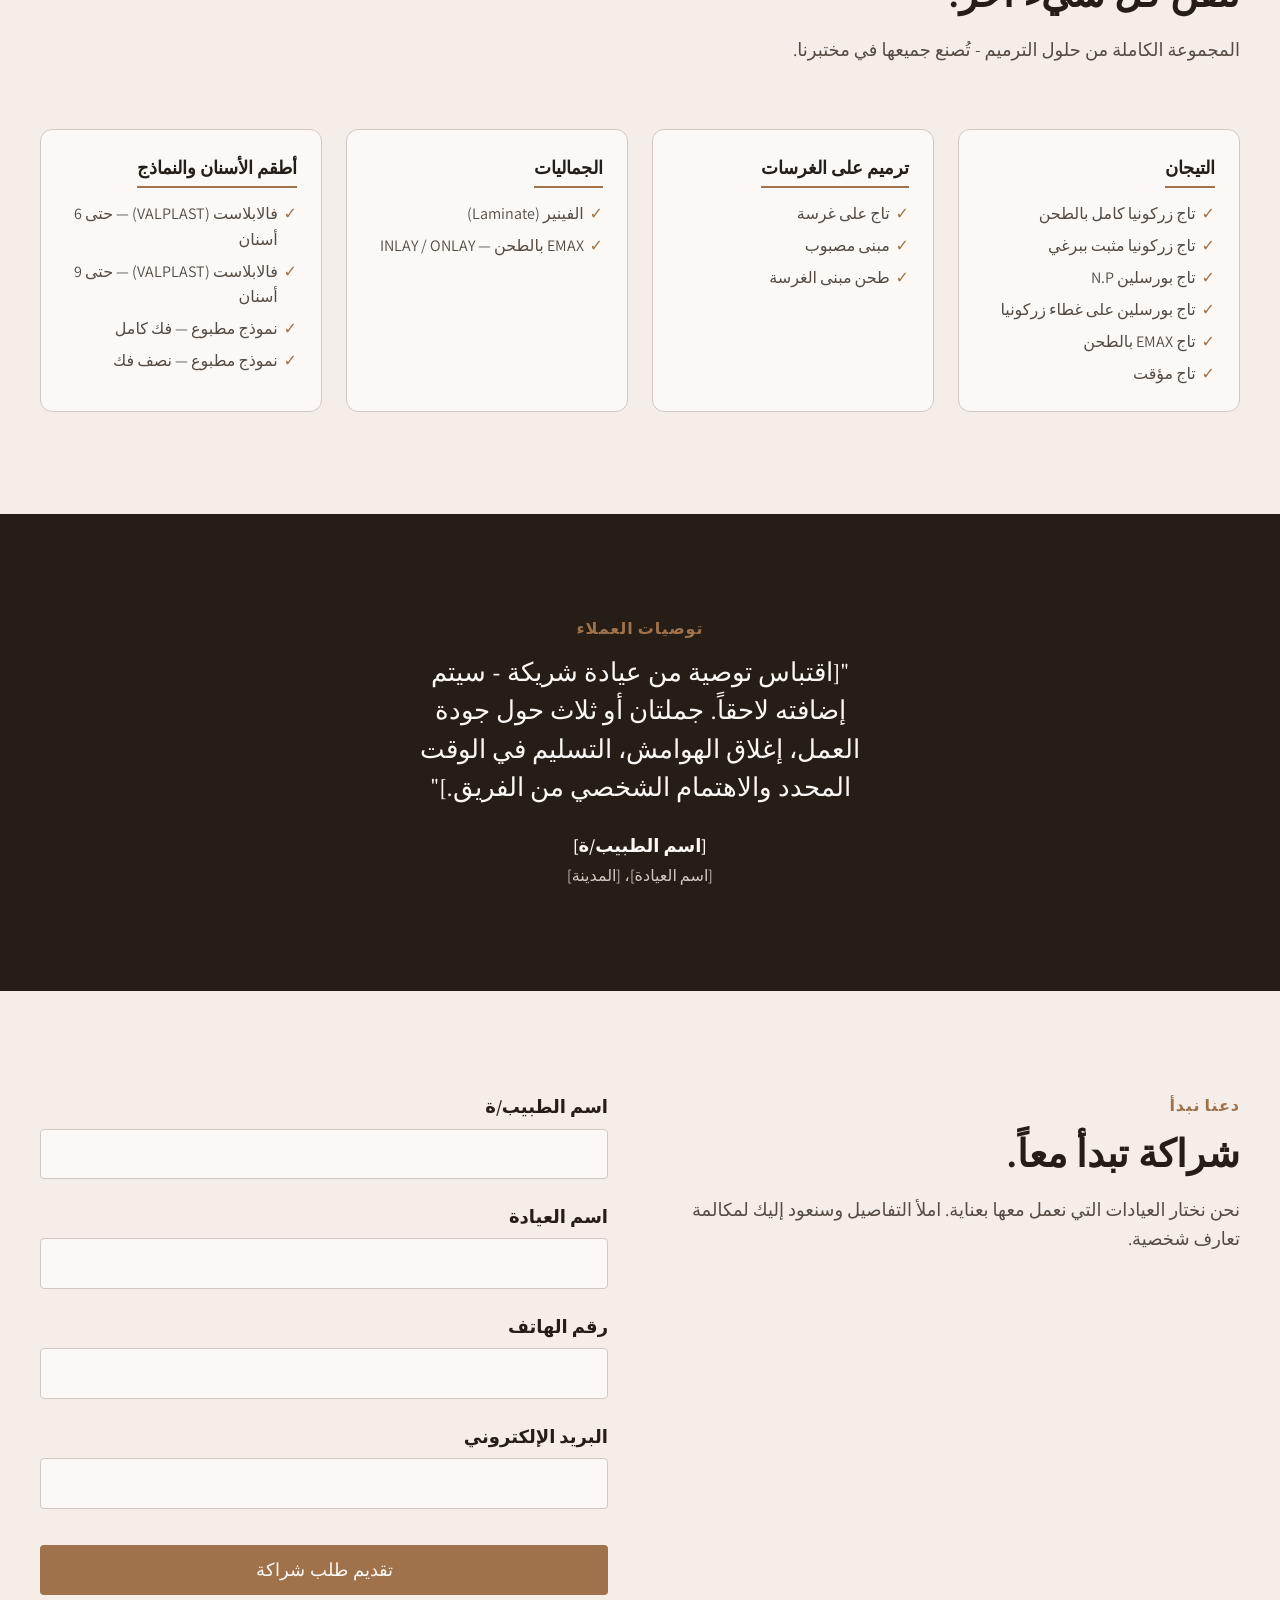
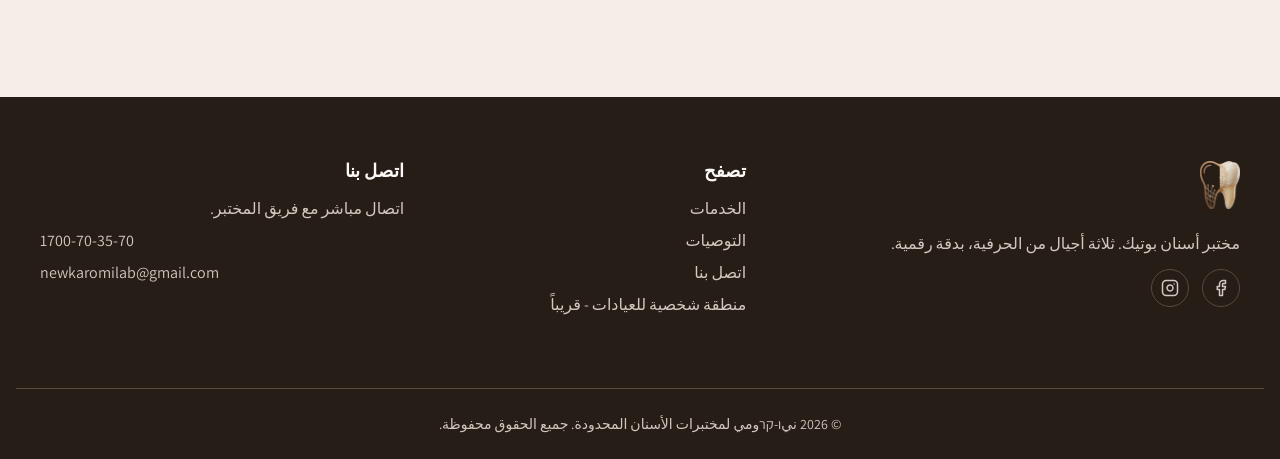
==== commit 77b41e7d: "Fix truncated page tails: restore main.js, WhatsApp icon, closing tags; legacy year 1951 All three p" ====
--- a/Website-Option-1/index_ar.html
+++ b/Website-Option-1/index_ar.html
@@ -83,7 +83,7 @@
                     <div class="img-frame">
                         <img src="./Max_Kalisker.jpg" alt="ماكس كاليسكر يعمل في مختبر الأسنان الخاص به" />
                     </div>
-                    <figcaption class="legacy-caption">ماكس كاليسكر في مختبره · الجيل الأول، 1945</figcaption>
+                    <figcaption class="legacy-caption">ماكس كاليسكر في مختبره · الجيل الأول، 1951</figcaption>
                 </figure>
                 <div class="legacy-content">
                     <p class="eyebrow">تراثنا</p>
@@ -324,6 +324,13 @@
         </div>
     </footer>
 
-    <a href="https://wa.me/97226249798" class="whatsapp-btn" target="_blank" rel="noopener noreferrer" aria-label="WhatsApp">
-        <svg width="24" height="24" viewBox="0 0 24 24" fill="currentColor">
-            <path d="M17.472 14.382c-.297-.149-1.758-.867-2.03-.967-.273-.099-.471-.148-.67.15-.197.297-.767.966-.94 1.164-.173.199-.347.223-.644.075-.297-.15-1.255-.463-2.39-1.475-.883-.788-1.48-1.761-1.653-2.059-.173-.297-.018-.458.13-.606.134-.133.298-.347.446-.52.149-.174.198-.298.298-.497.099-.198.05-.371-.025-.52-.075-.149-.669-1.612-.916-2.207-.242-.579-.487-.5-.669-.51a12.8 12.8 0 0 0-.57-.01c-.198 0-.52.074-.792.372-.272.297-1.04 1.016-1.04 2.479 0 1.462 1.065 2.875 1.213 3.074.149.198 2.096 3.2 5.077 4.487.709.306 1.262.489 1.694.625.712.227 1.36.195 1.871.118.571-.085 1.758-.719 2.006-1.413.248-.694.248-1.289.173-1.413-.074-.124-.272-.198-.57-.347m-5.421 7.403h-.004a9.87 9.87 0 0 1-5.031-1.378l-.361-.214-3.741.982.998-3.648-.235-.374a9.86 9.86 0 0 1-1.51-5.26c.001-5.45 4.436-9.884 9.888-9.884 2.64 0 5.122 1.03 6.988 2.898a9.825 9.825 0 0 1 2.893 6.994c-.003 5.45-4.437 9.884-9.885 9.884m8.413-18.297A11.815 11.815 0 0 0 12.05 0C5.495 0 .1+        <a href="https://wa.me/97226249798" class="whatsapp-btn" target="_blank" rel="noopener noreferrer" aria-label="WhatsApp">
+        <svg viewBox="0 0 32 32" width="30" height="30" fill="#fff" aria-hidden="true">
+            <path d="M16.003 3.2c-7.06 0-12.8 5.74-12.8 12.8 0 2.26.6 4.46 1.73 6.4L3.2 28.8l6.57-1.72a12.74 12.74 0 0 0 6.23 1.6h.01c7.06 0 12.8-5.74 12.8-12.8 0-3.42-1.33-6.64-3.75-9.06A12.72 12.72 0 0 0 16.003 3.2zm0 23.36h-.01a10.6 10.6 0 0 1-5.4-1.48l-.39-.23-4.06 1.06 1.08-3.96-.25-.4a10.56 10.56 0 0 1-1.62-5.65c0-5.85 4.76-10.6 10.62-10.6 2.84 0 5.5 1.1 7.5 3.11a10.55 10.55 0 0 1 3.11 7.5c0 5.86-4.76 10.61-10.6 10.61zm5.82-7.94c-.32-.16-1.89-.93-2.18-1.04-.29-.11-.5-.16-.71.16-.21.32-.82 1.03-1 1.24-.18.21-.37.24-.69.08-.32-.16-1.35-.5-2.57-1.58-.95-.85-1.59-1.9-1.78-2.22-.18-.32-.02-.49.14-.65.14-.14.32-.37.48-.55.16-.18.21-.32.32-.53.11-.21.05-.4-.03-.56-.08-.16-.71-1.72-.98-2.35-.26-.62-.52-.53-.71-.54l-.61-.01c-.21 0-.56.08-.85.4-.29.32-1.11 1.09-1.11 2.65 0 1.56 1.14 3.07 1.3 3.28.16.21 2.25 3.43 5.45 4.81.76.33 1.36.53 1.82.68.76.24 1.46.21 2.01.13.61-.09 1.89-.77 2.16-1.52.27-.74.27-1.38.19-1.51-.08-.13-.29-.21-.61-.37z"/>
+        </svg>
+    </a>
+
+    <script src="./main.js" defer></script>
+</body>
+
+</html>
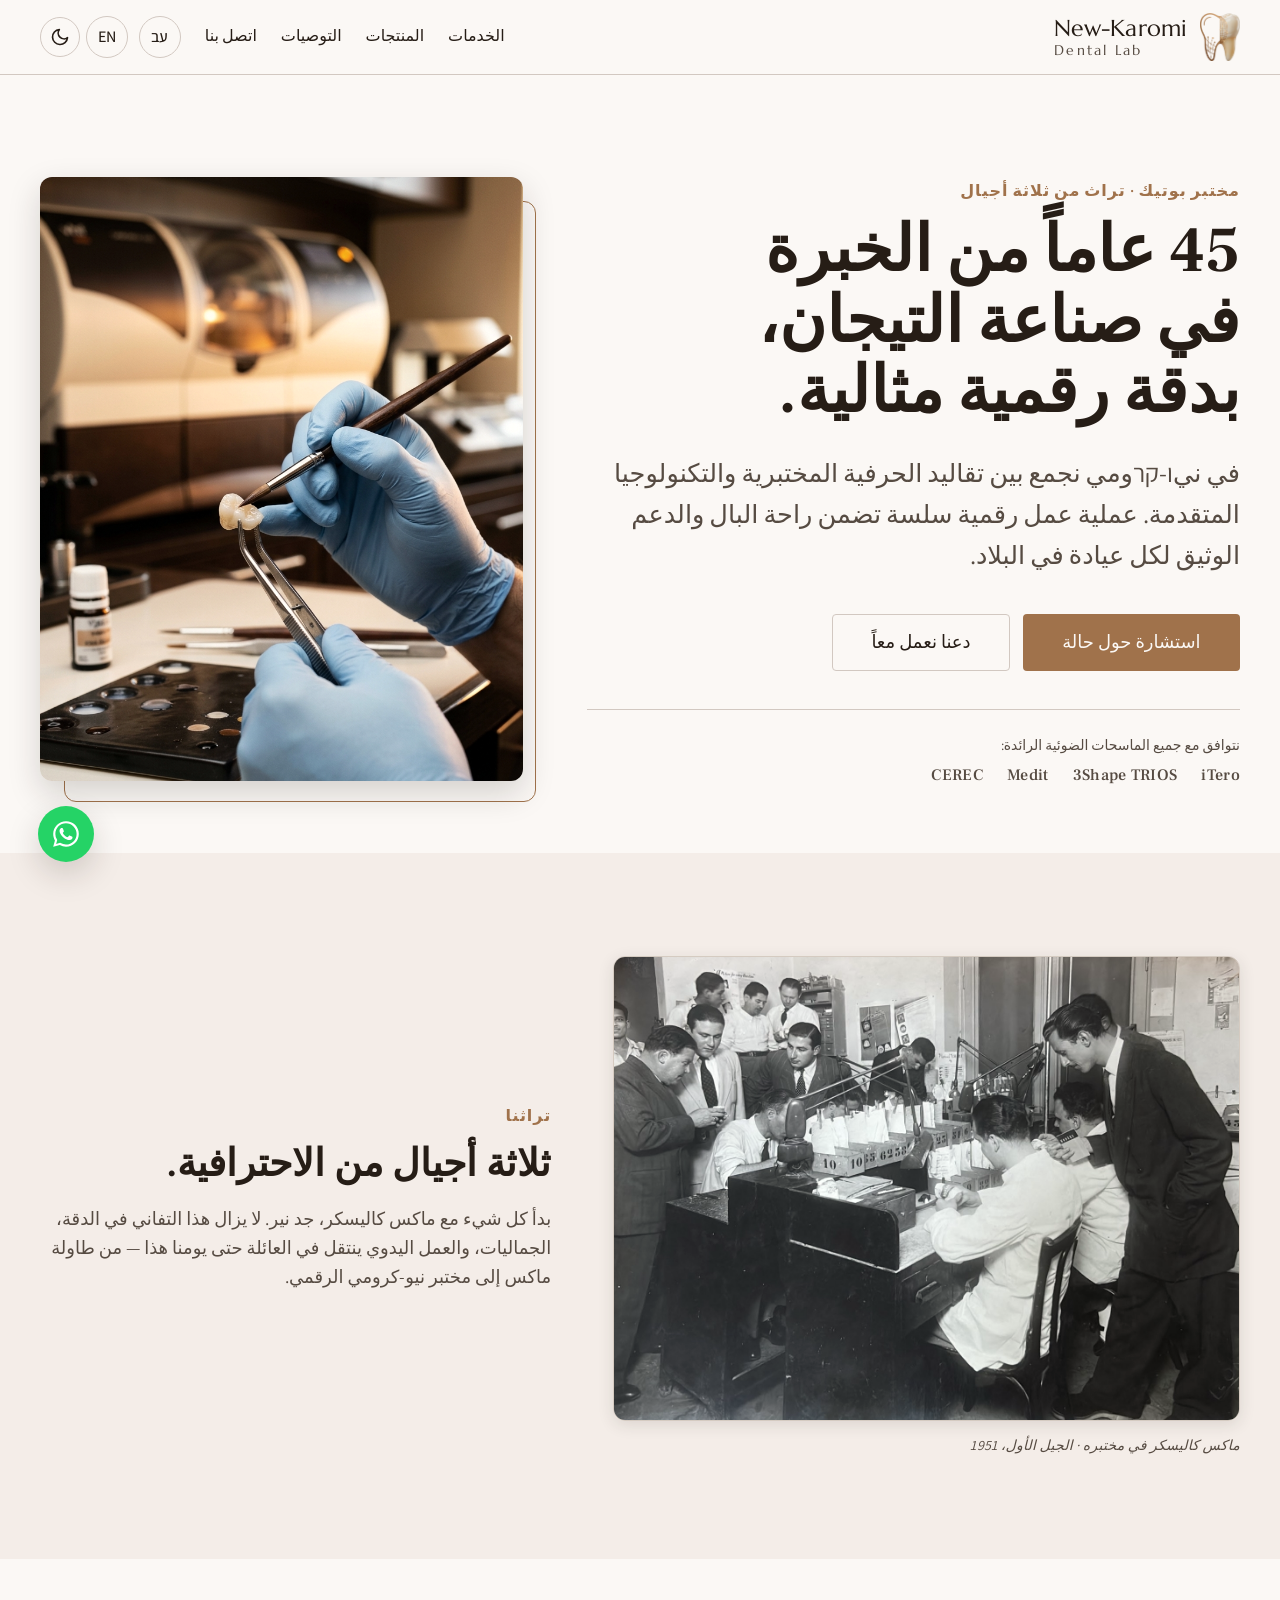
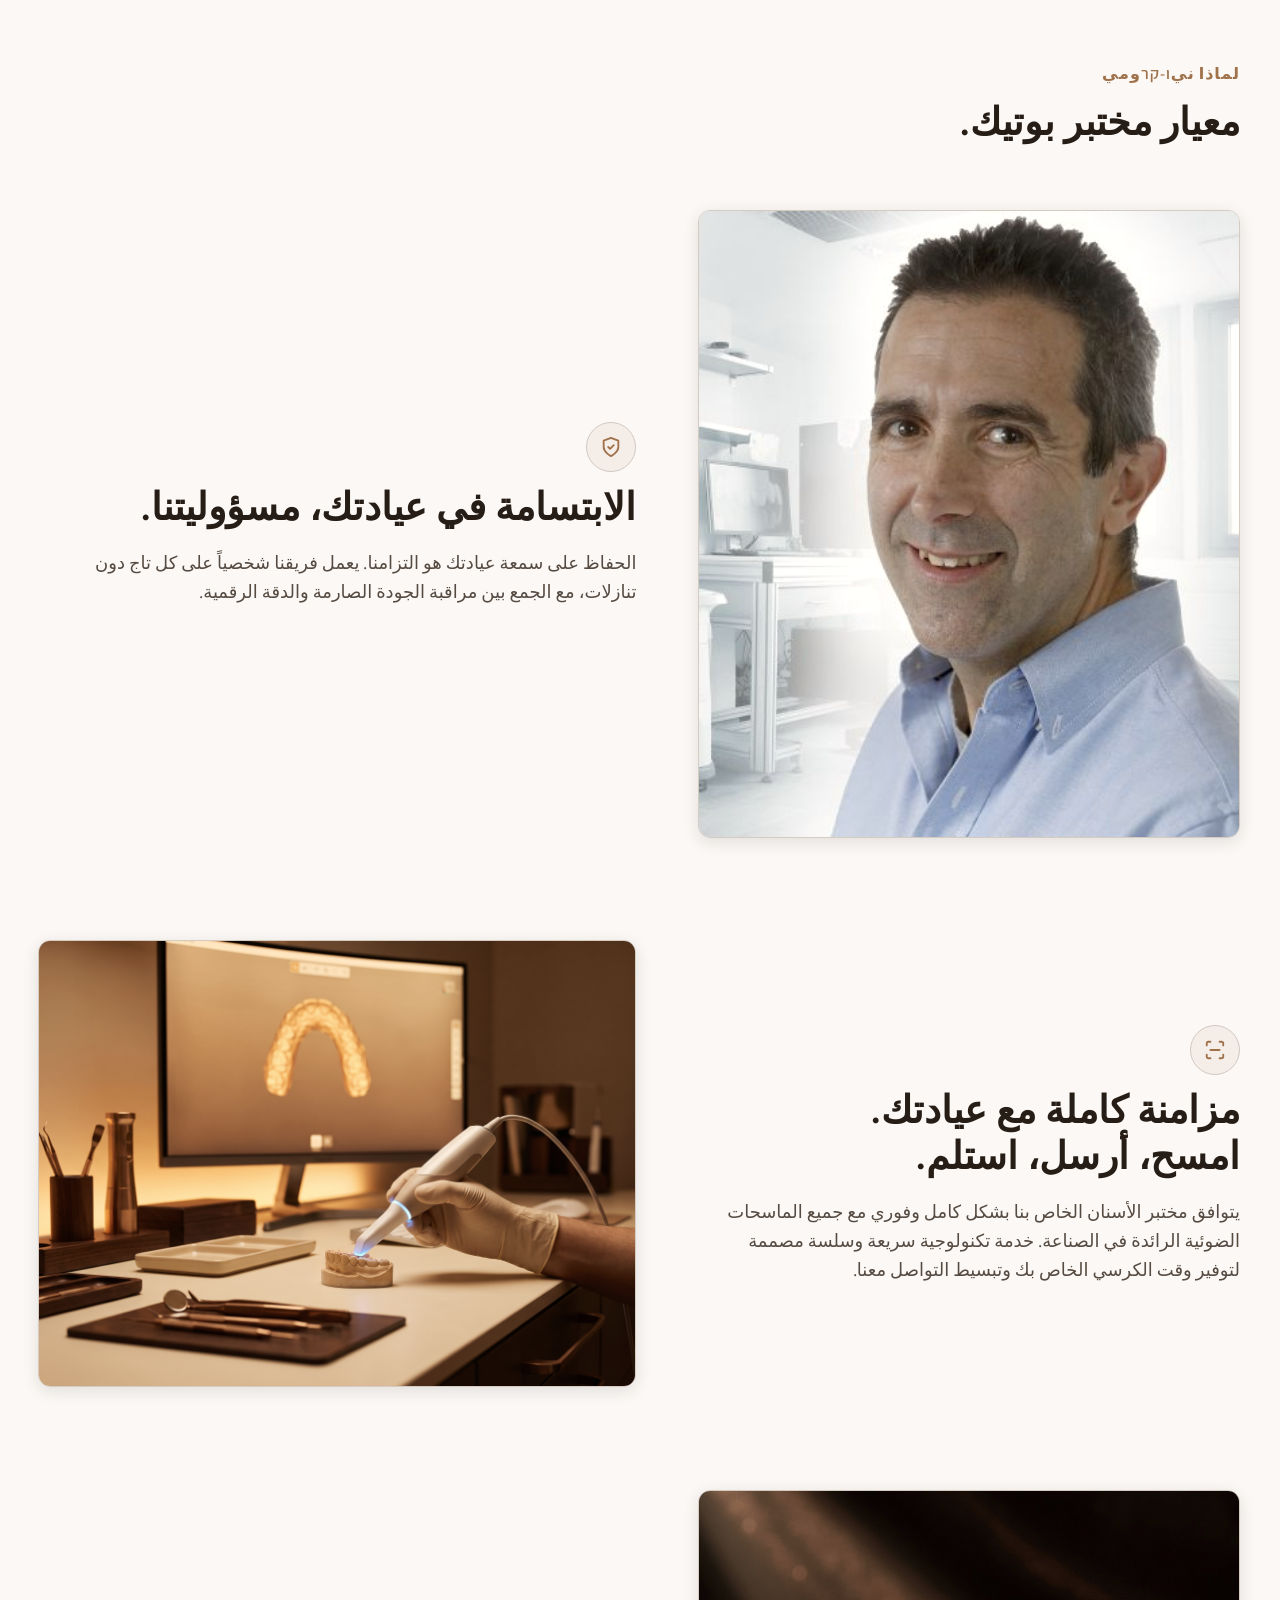
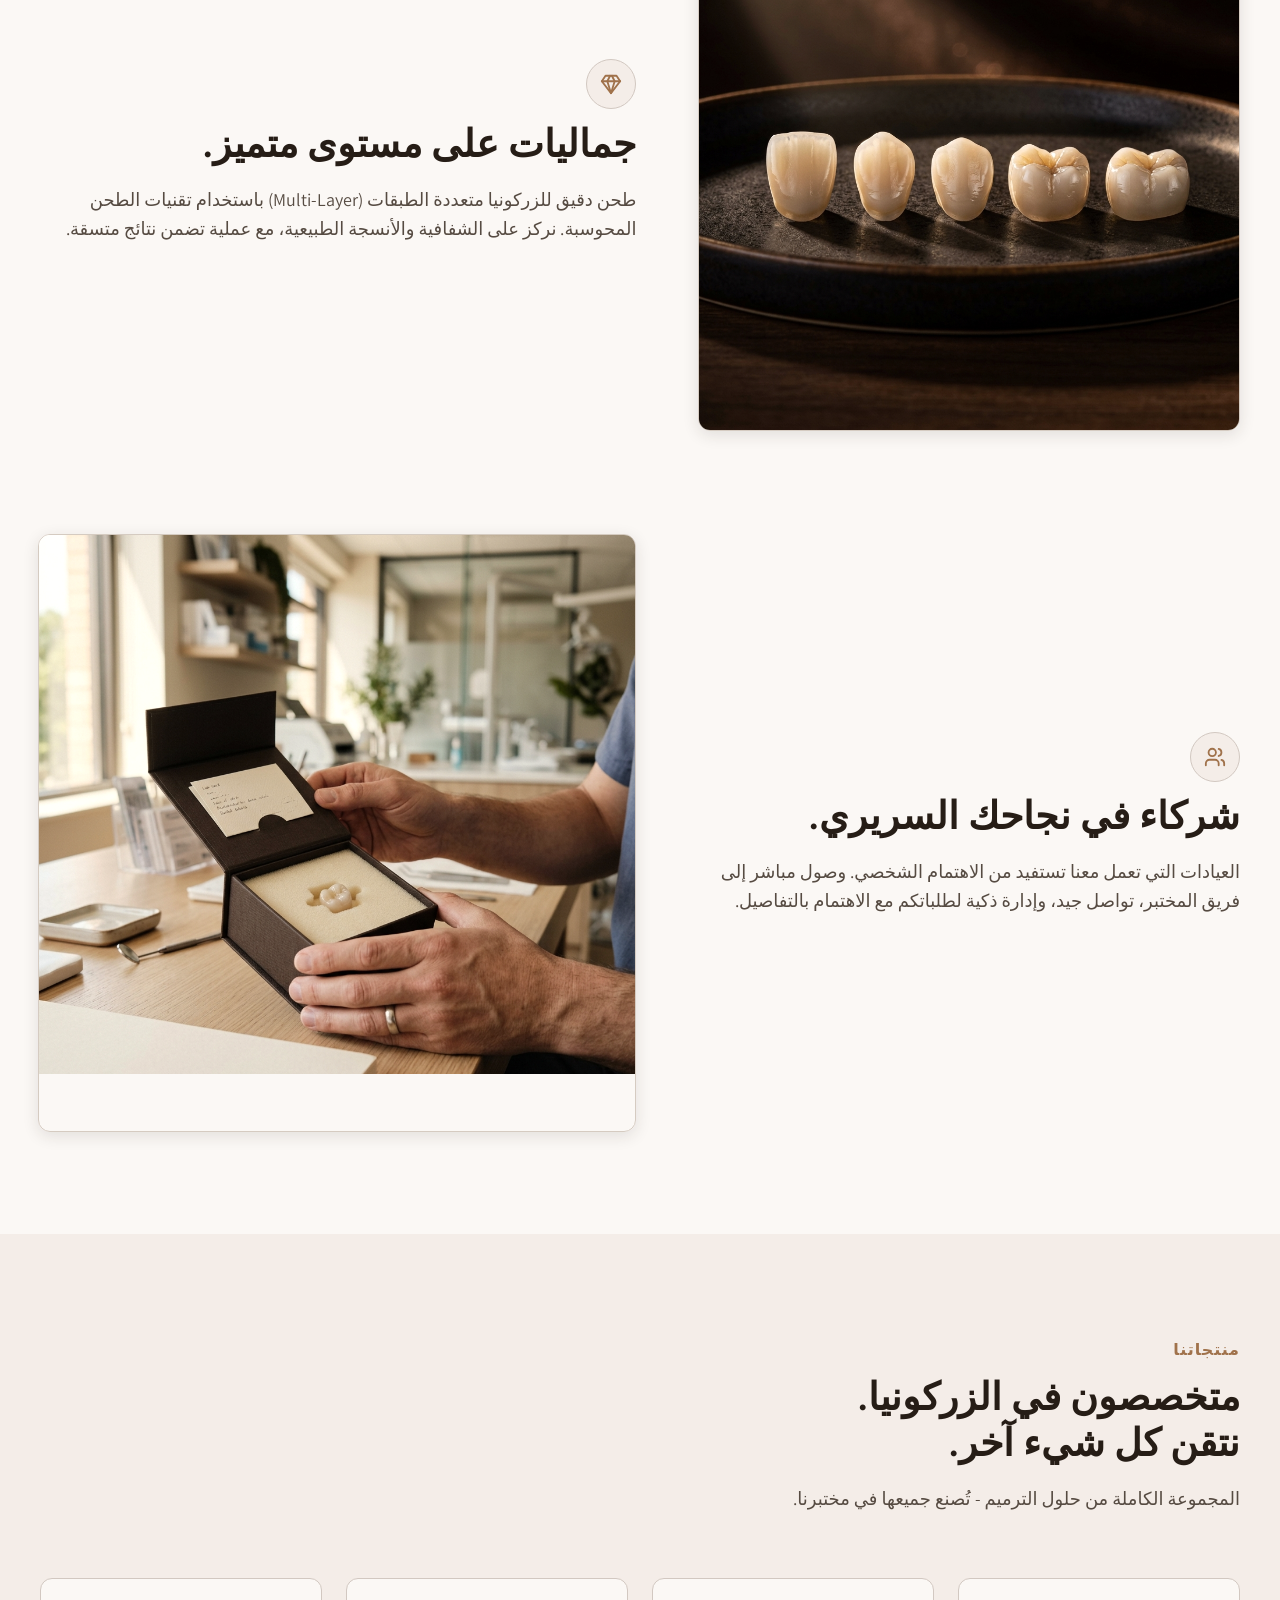
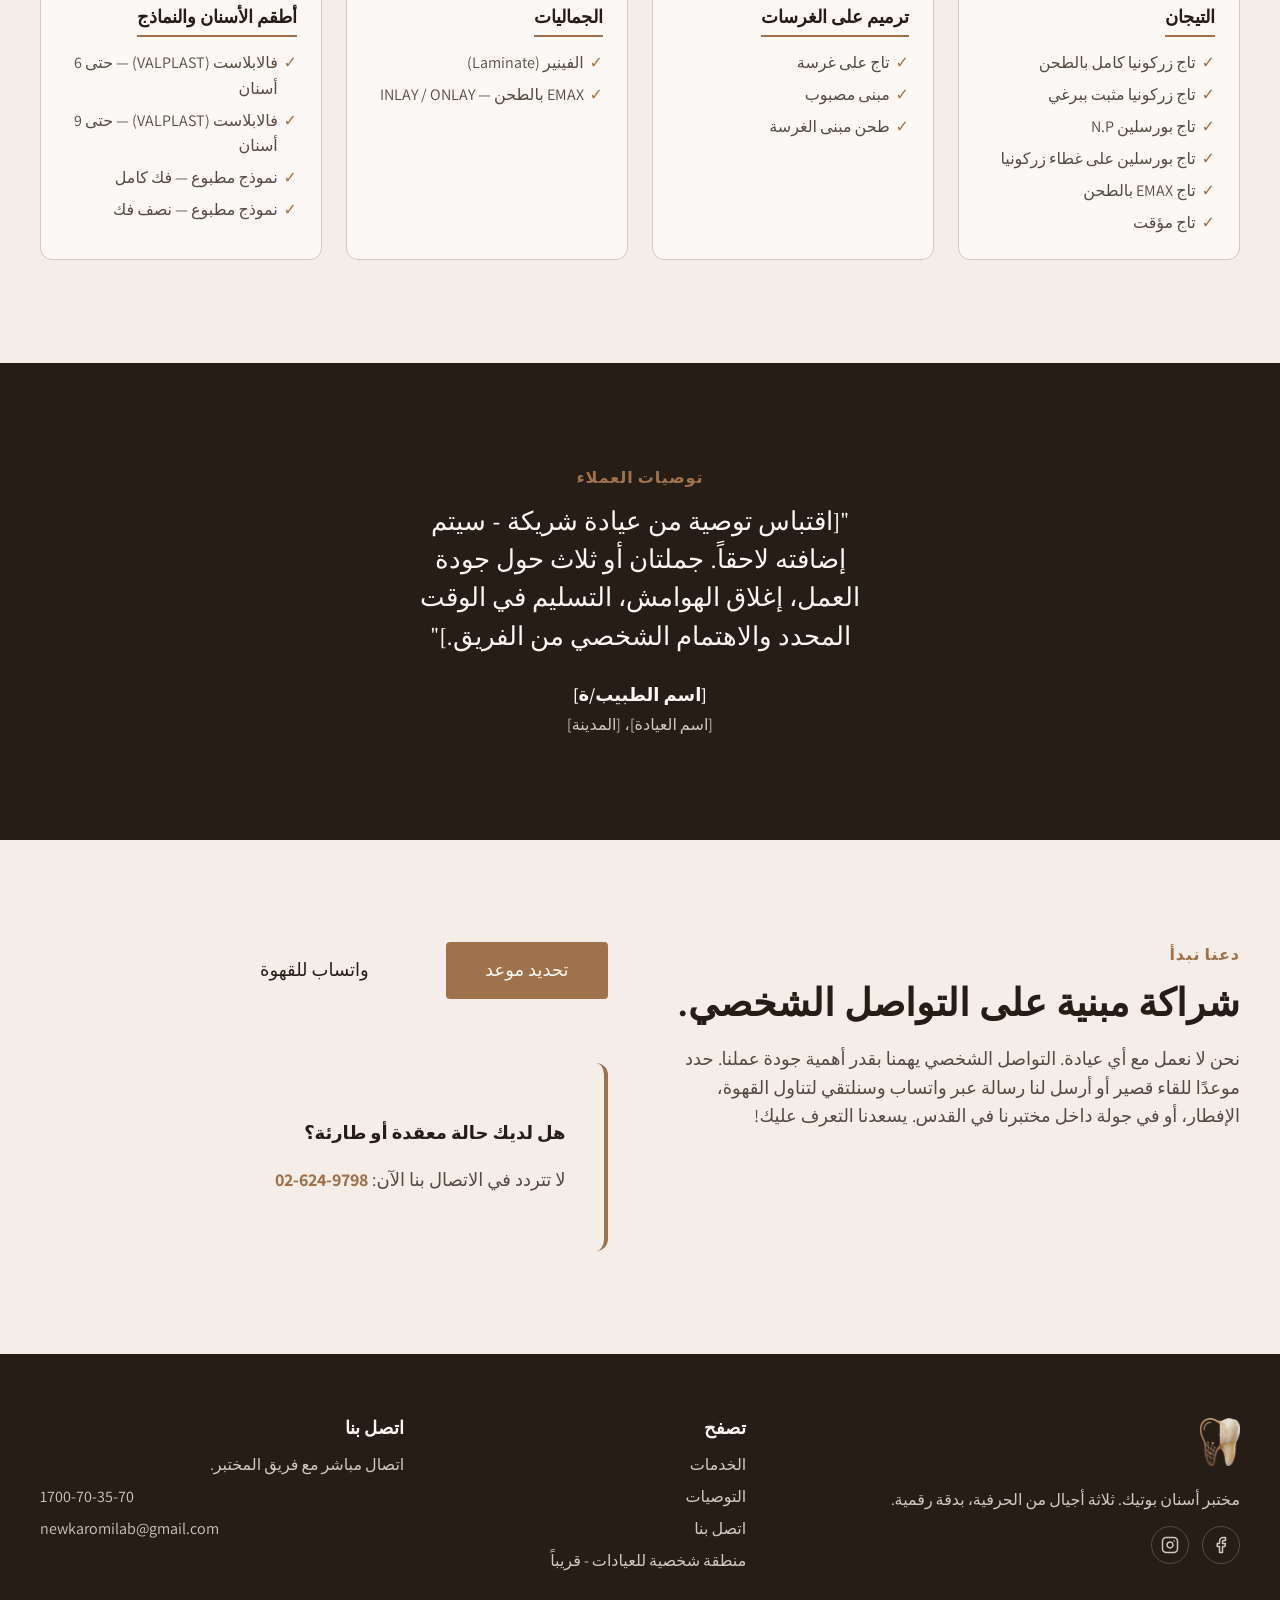
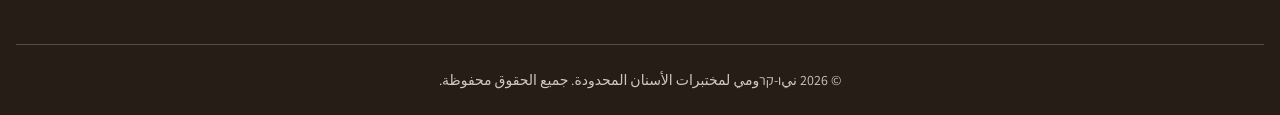
==== commit ac4f7a7f: "feat(option-1): update contact section to relationship-first flow" ====
--- a/Website-Option-1/index_ar.html
+++ b/Website-Option-1/index_ar.html
@@ -251,33 +251,19 @@
             <div class="container contact-grid">
                 <div class="contact-info">
                     <p class="eyebrow">دعنا نبدأ</p>
-                    <h2 id="contact-title" class="section-title">شراكة تبدأ معاً.</h2>
-                    <p class="feature-text">نحن نختار العيادات التي نعمل معها بعناية. املأ التفاصيل وسنعود إليك
-                        لمكالمة تعارف شخصية.</p>
-                </div>
-                <form class="contact-form" action="#" method="POST">
-                    <div class="form-group">
-                        <label for="doctorName">اسم الطبيب/ة</label>
-                        <input type="text" id="doctorName" name="doctorName" class="form-control" autocomplete="name"
-                            required aria-required="true">
-                    </div>
-                    <div class="form-group">
-                        <label for="clinicName">اسم العيادة</label>
-                        <input type="text" id="clinicName" name="clinicName" class="form-control"
-                            autocomplete="organization" required aria-required="true">
-                    </div>
-                    <div class="form-group">
-                        <label for="phone">رقم الهاتف</label>
-                        <input type="tel" id="phone" name="phone" class="form-control" autocomplete="tel"
-                            inputmode="tel" dir="ltr" required aria-required="true">
-                    </div>
-                    <div class="form-group">
-                        <label for="email">البريد الإلكتروني</label>
-                        <input type="email" id="email" name="email" class="form-control" autocomplete="email" dir="ltr"
-                            required aria-required="true">
-                    </div>
-                    <button type="submit" class="btn btn-primary btn-block">تقديم طلب شراكة</button>
-                </form>
+                    <h2 id="contact-title" class="section-title">شراكة مبنية على التواصل الشخصي.</h2>
+                    <p class="feature-text">نحن لا نعمل مع أي عيادة. التواصل الشخصي يهمنا بقدر أهمية جودة عملنا. حدد موعدًا للقاء قصير أو أرسل لنا رسالة عبر واتساب وسنلتقي لتناول القهوة، الإفطار، أو في جولة داخل مختبرنا في القدس. يسعدنا التعرف عليك!</p>
+                </div>
+                <div class="contact-actions">
+                    <div class="action-buttons">
+                        <a href="#schedule" class="btn btn-primary">تحديد موعد</a>
+                        <a href="https://wa.me/97226249798?text=%D9%85%D8%B1%D8%AD%D8%A8%D8%A7%D9%8B%20%D9%86%D9%8A%D8%B1%D8%8C%20%D8%A3%D9%88%D8%AF%20%D8%A3%D9%86%20%D9%86%D9%84%D8%AA%D9%82%D9%8A%20%D9%84%D8%AA%D9%86%D8%A7%D9%88%D9%84%20%D8%A7%D9%84%D9%82%D9%87%D9%88%D8%A9%20%D9%88%D8%A7%D9%84%D8%AA%D8%B9%D8%B1%D9%81%20%D8%B9%D9%84%D9%89%20%D9%85%D8%AE%D8%AA%D8%A8%D8%B1%D9%83%D9%85%20%D9%81%D9%8A%20%D8%A7%D9%84%D9%82%D8%AF%D8%B3." class="btn btn-secondary" target="_blank" rel="noopener noreferrer">واتساب للقهوة</a>
+                    </div>
+                    <div class="urgent-call-card">
+                        <p class="urgent-title">هل لديك حالة معقدة أو طارئة؟</p>
+                        <p class="urgent-action">لا تتردد في الاتصال بنا الآن: <a href='tel:+97226249798' class='tel-link' dir='ltr'>02-624-9798</a></p>
+                    </div>
+                </div>
             </div>
         </section>
     </main>
--- a/Website-Option-1/styles.css
+++ b/Website-Option-1/styles.css
@@ -681,3 +681,52 @@
     width: 32px;
     height: 32px;
 }
+
+/* ============ Contact Actions ============ */
+.contact-actions {
+    display: flex;
+    flex-direction: column;
+    gap: var(--space-xl);
+    justify-content: center;
+}
+
+.action-buttons {
+    display: flex;
+    flex-direction: column;
+    gap: var(--space-md);
+}
+
+@media (min-width: 576px) {
+    .action-buttons {
+        flex-direction: row;
+        gap: var(--space-lg);
+    }
+}
+
+.urgent-call-card {
+    background: var(--bg-tertiary);
+    padding: var(--space-lg);
+    border-radius: var(--radius-md);
+    border-inline-start: 4px solid var(--action-primary);
+}
+
+.urgent-title {
+    font-weight: 600;
+    margin-bottom: var(--space-xs);
+    color: var(--text-primary);
+}
+
+.urgent-action {
+    color: var(--text-secondary);
+}
+
+.tel-link {
+    font-weight: 700;
+    color: var(--action-primary);
+    text-decoration: none;
+    transition: color var(--duration-fast);
+}
+
+.tel-link:hover {
+    color: var(--action-hover);
+}
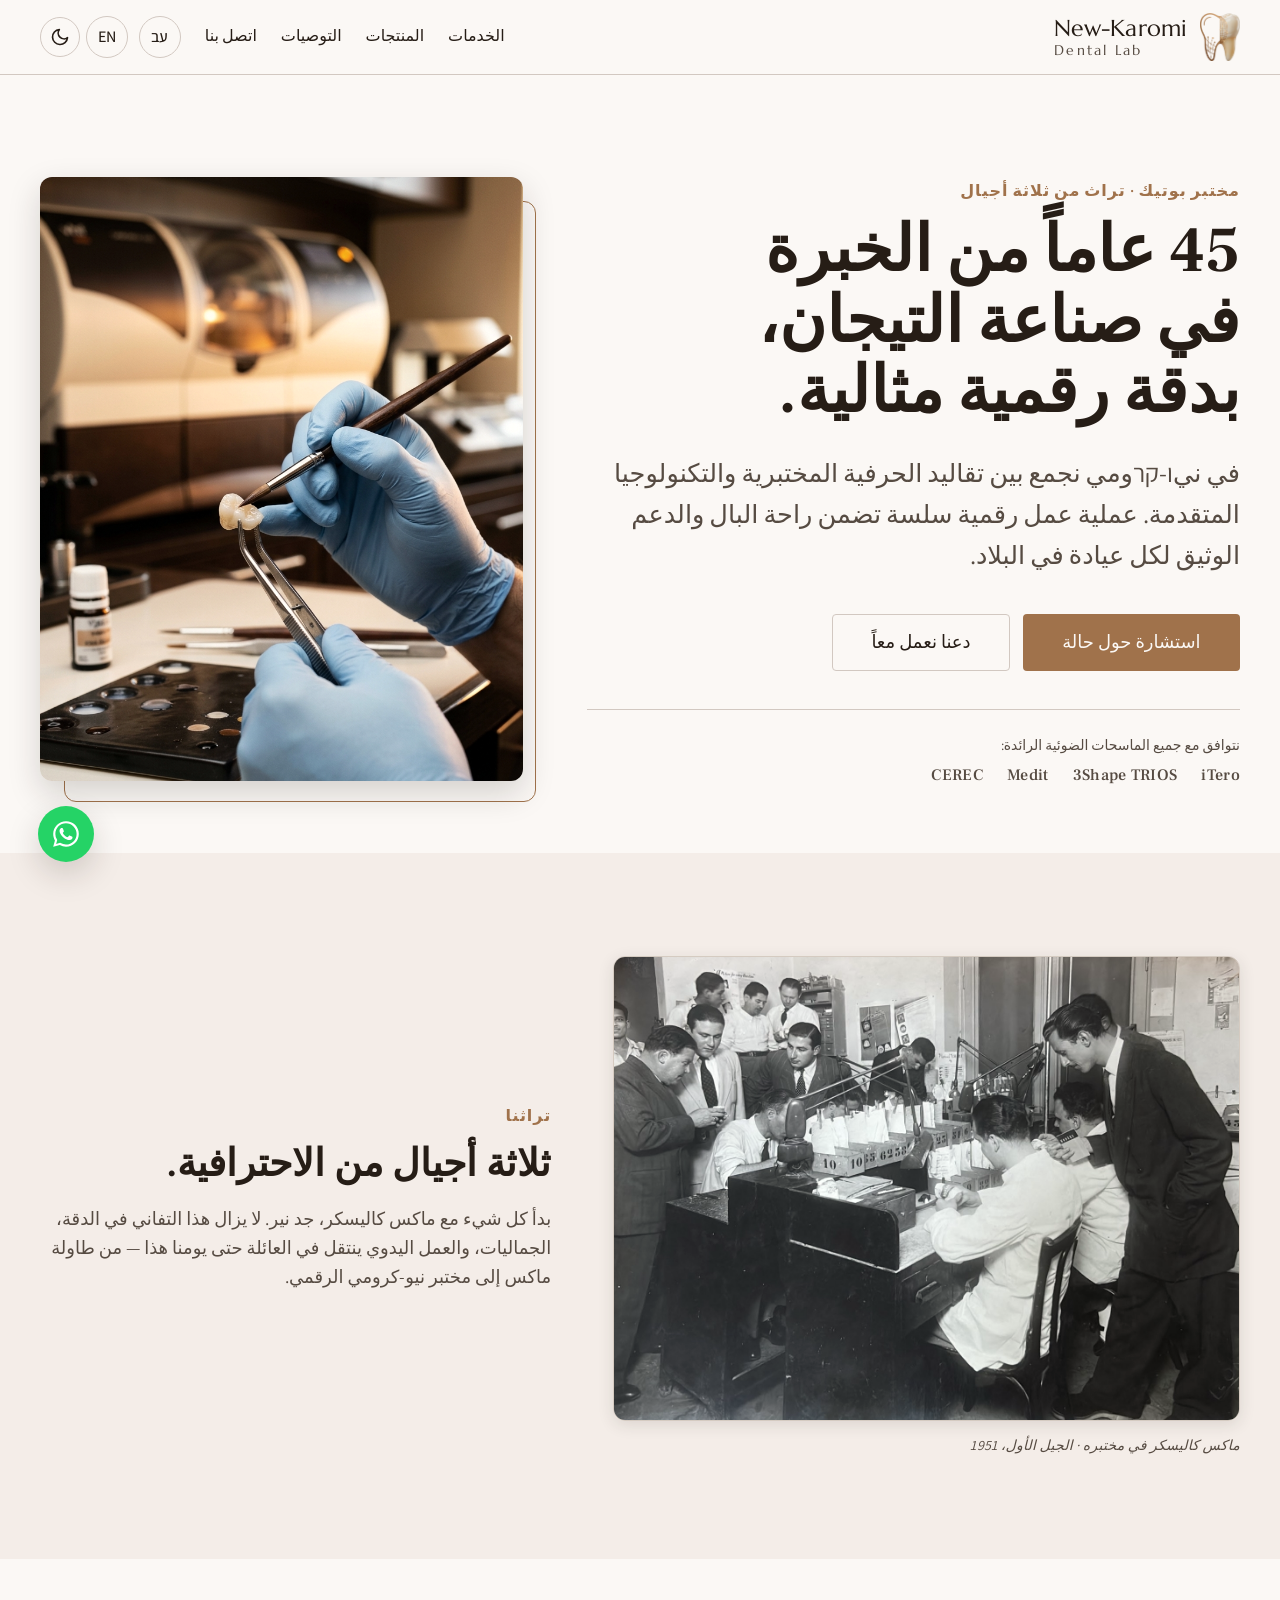
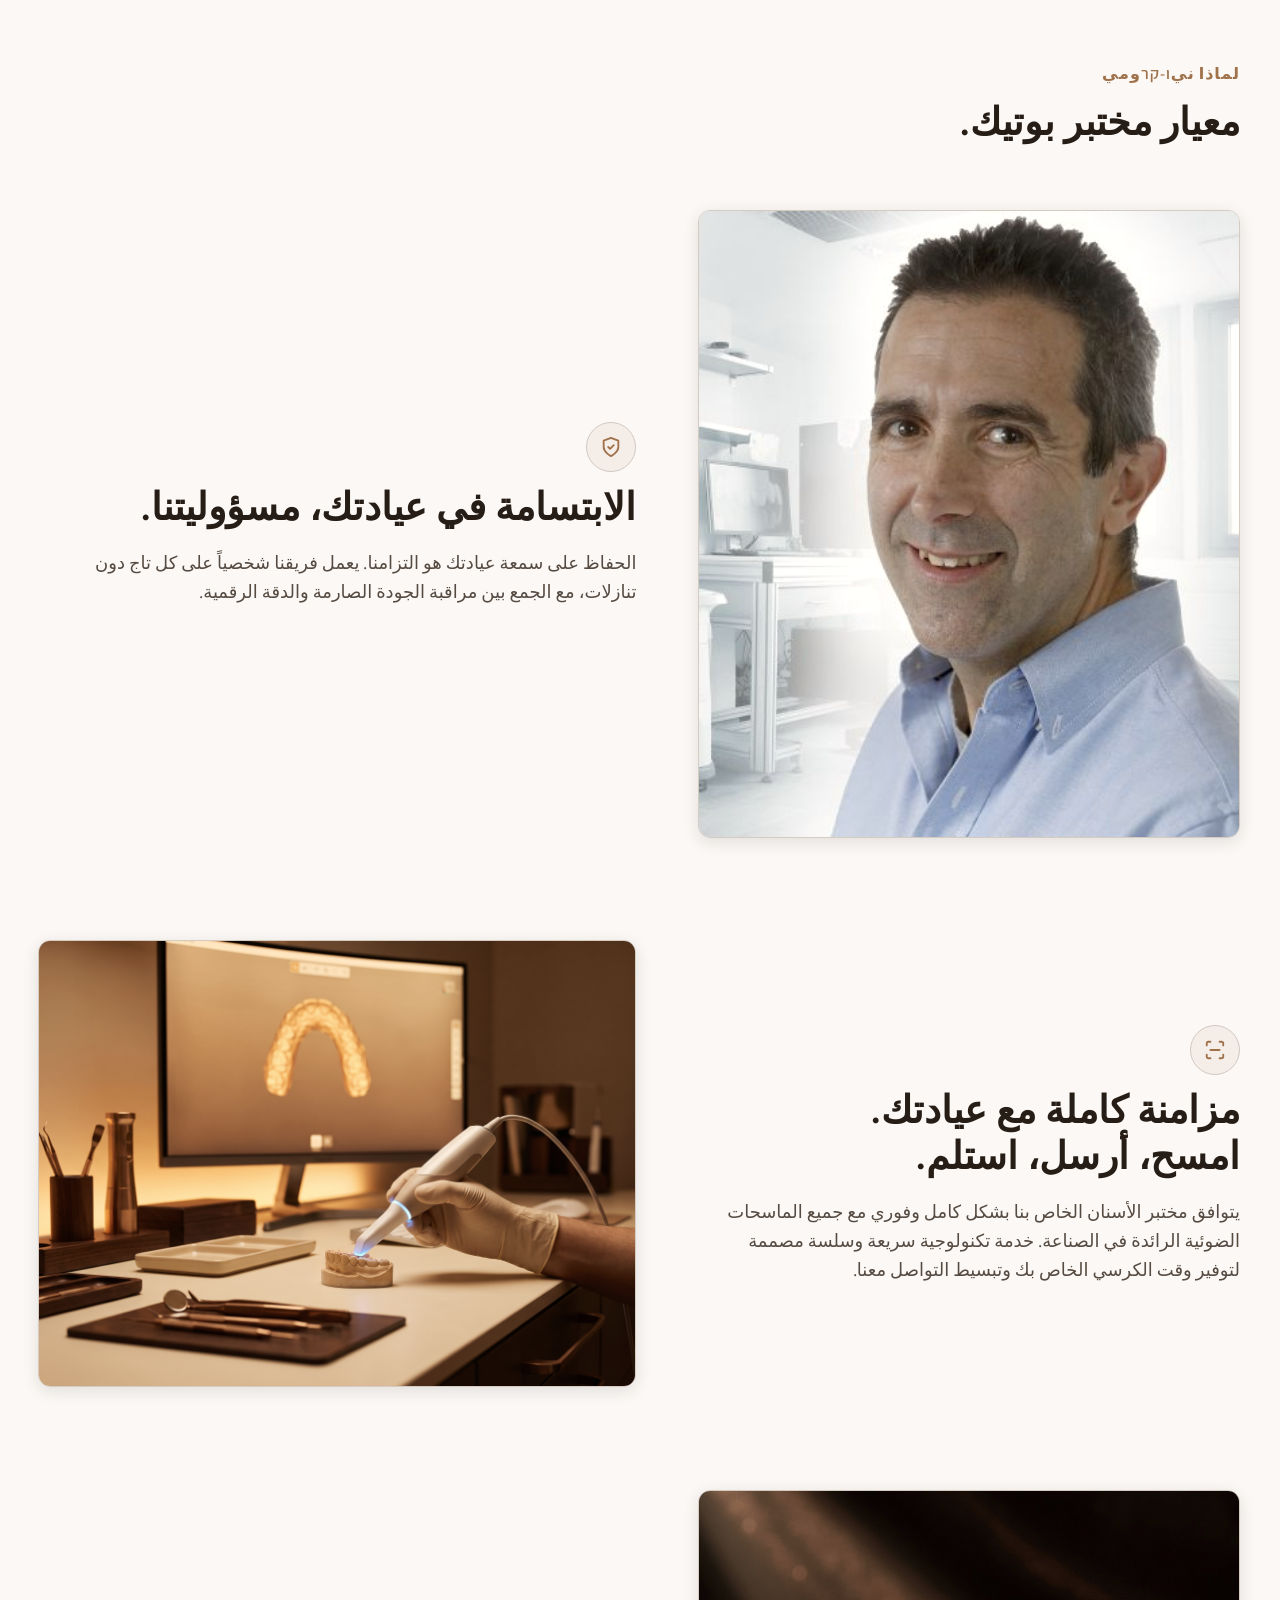
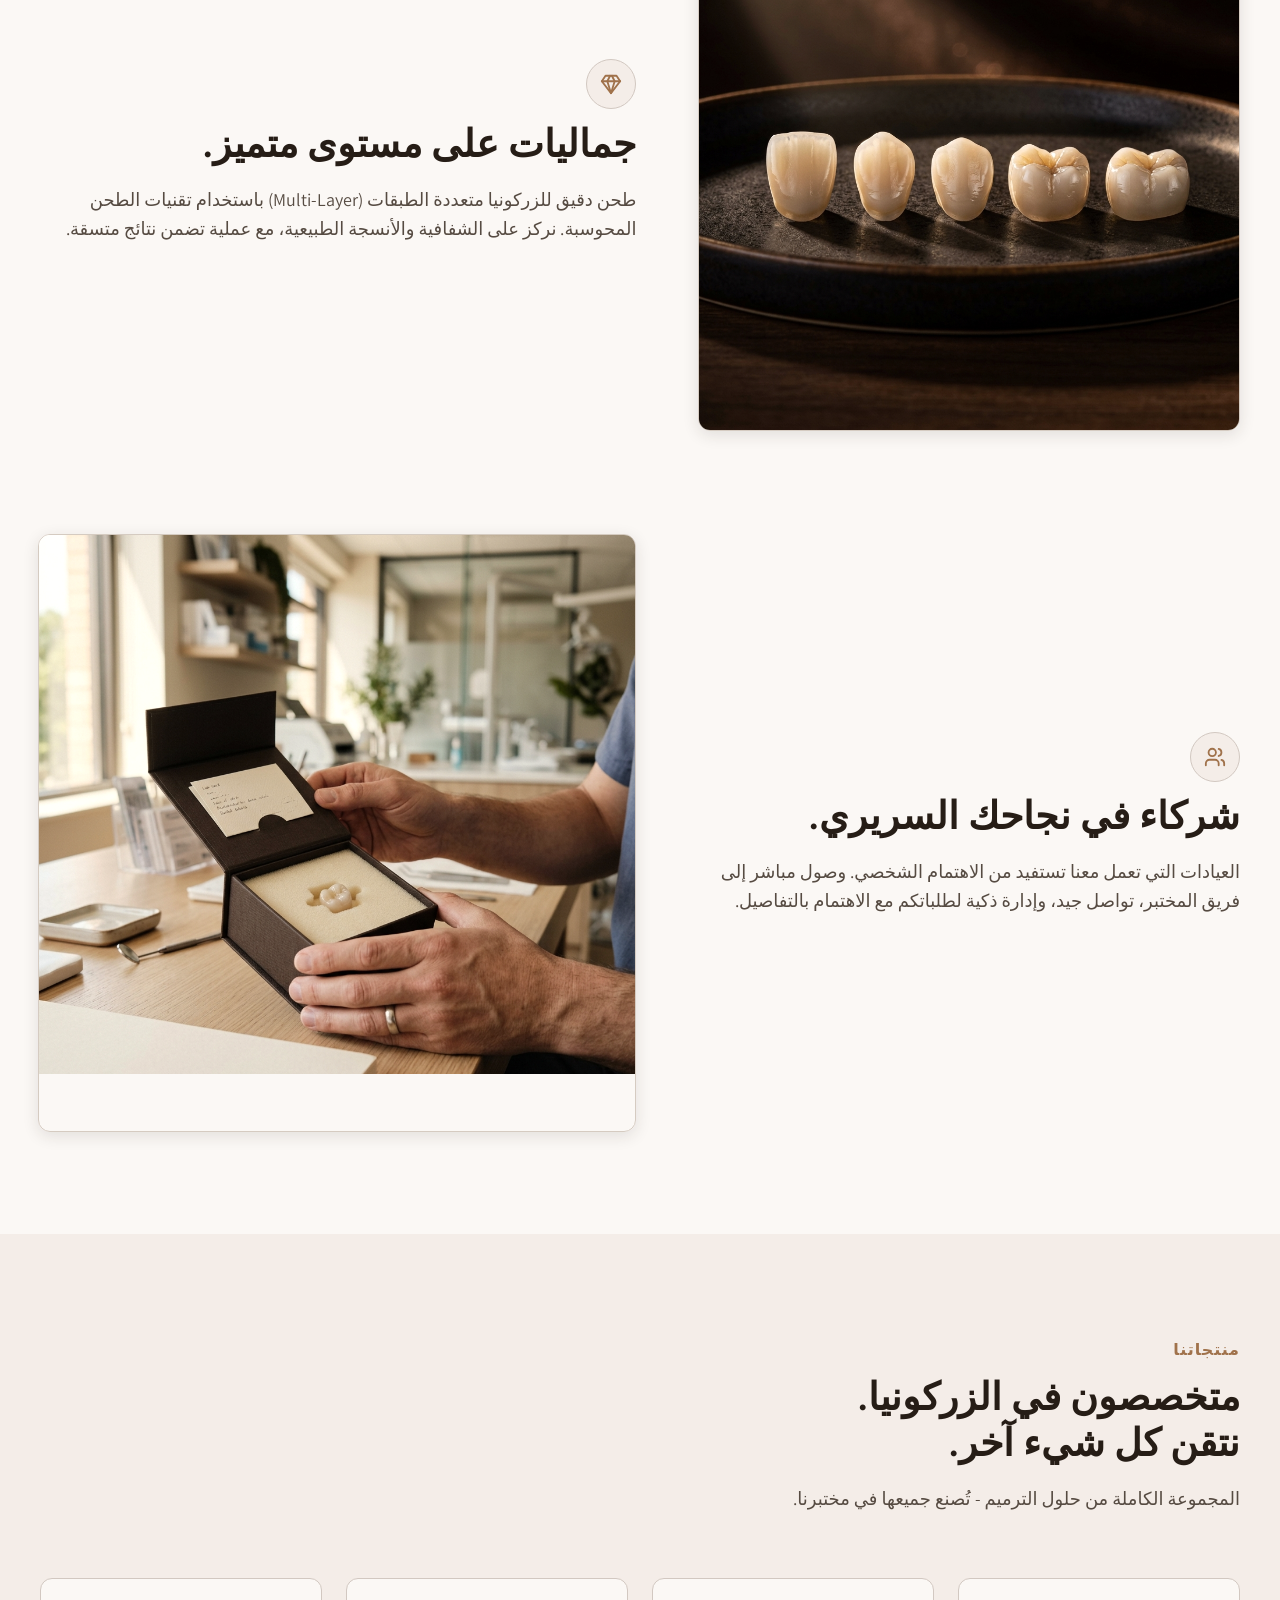
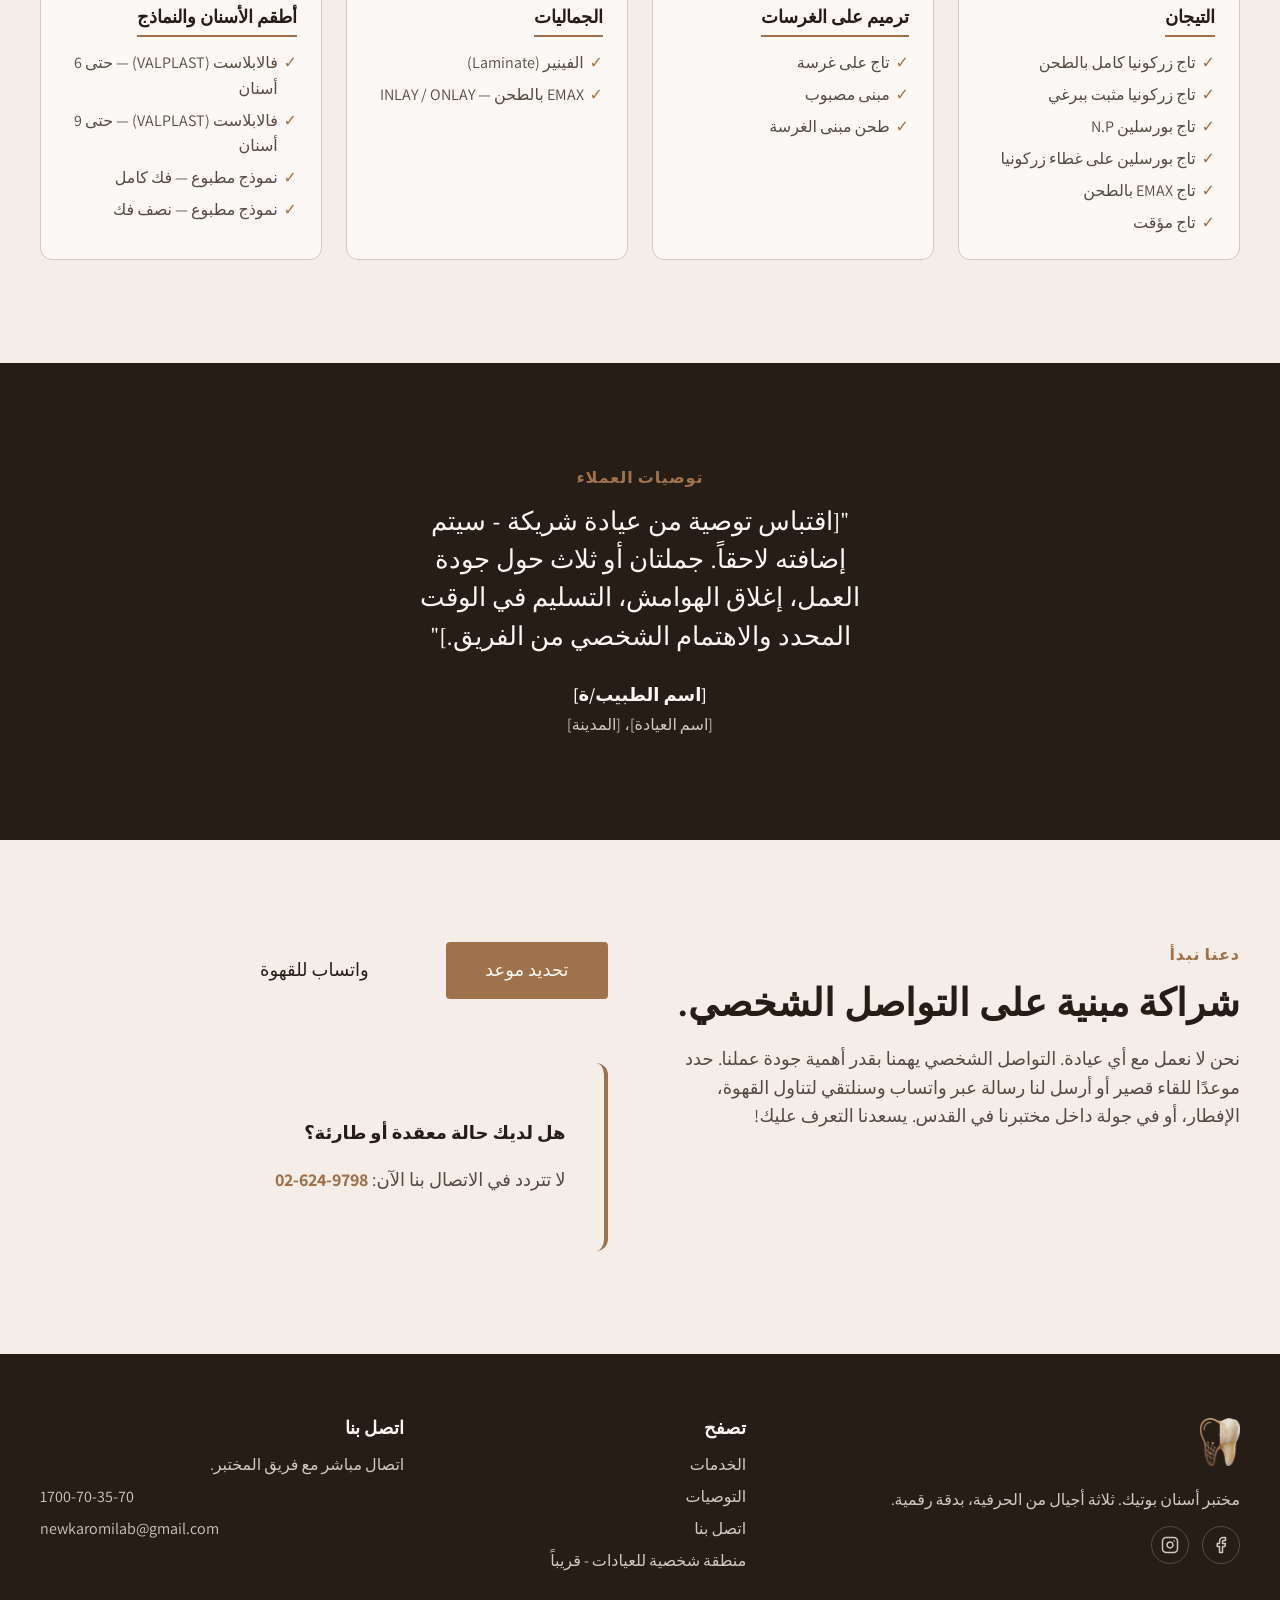
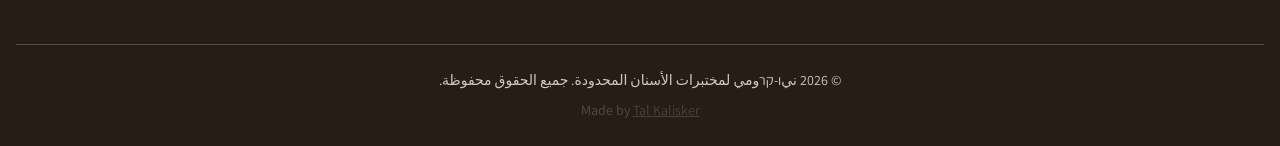
==== commit ce7a96e4: "feat(option-1): add developer credit link to footer" ====
--- a/Website-Option-1/index_ar.html
+++ b/Website-Option-1/index_ar.html
@@ -307,6 +307,8 @@
         </div>
         <div class="container footer-bottom">
             <p>&copy; 2026 نيו-קרومي لمختبرات الأسنان المحدودة. جميع الحقوق محفوظة.</p>
+        
+            <p class="developer-credit" style="margin-top: 0.5rem; font-size: 0.875rem; color: var(--text-secondary);">Made by <a href="https://talkalisker.com/developer-services" target="_blank" rel="noopener noreferrer" style="color: inherit; text-decoration: underline; opacity: 0.8; transition: opacity 0.2s;">Tal Kalisker</a></p>
         </div>
     </footer>
 
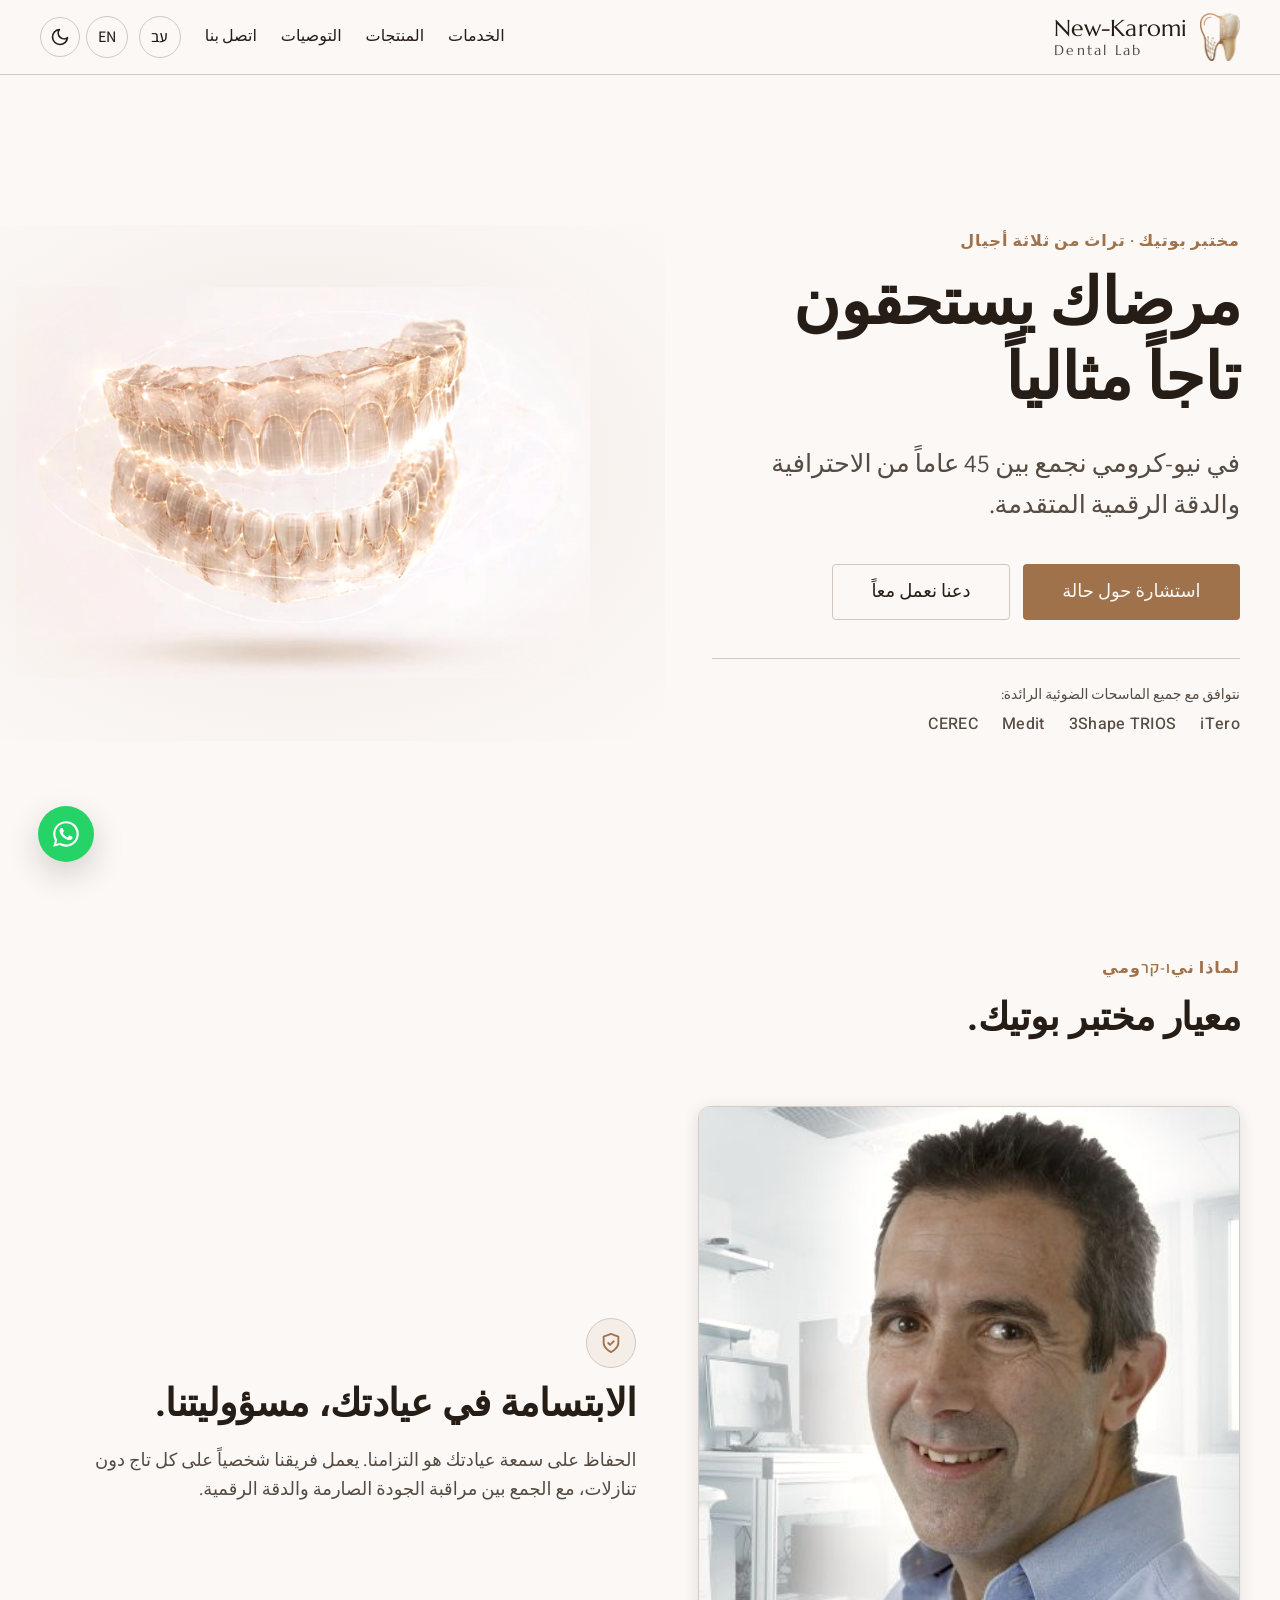
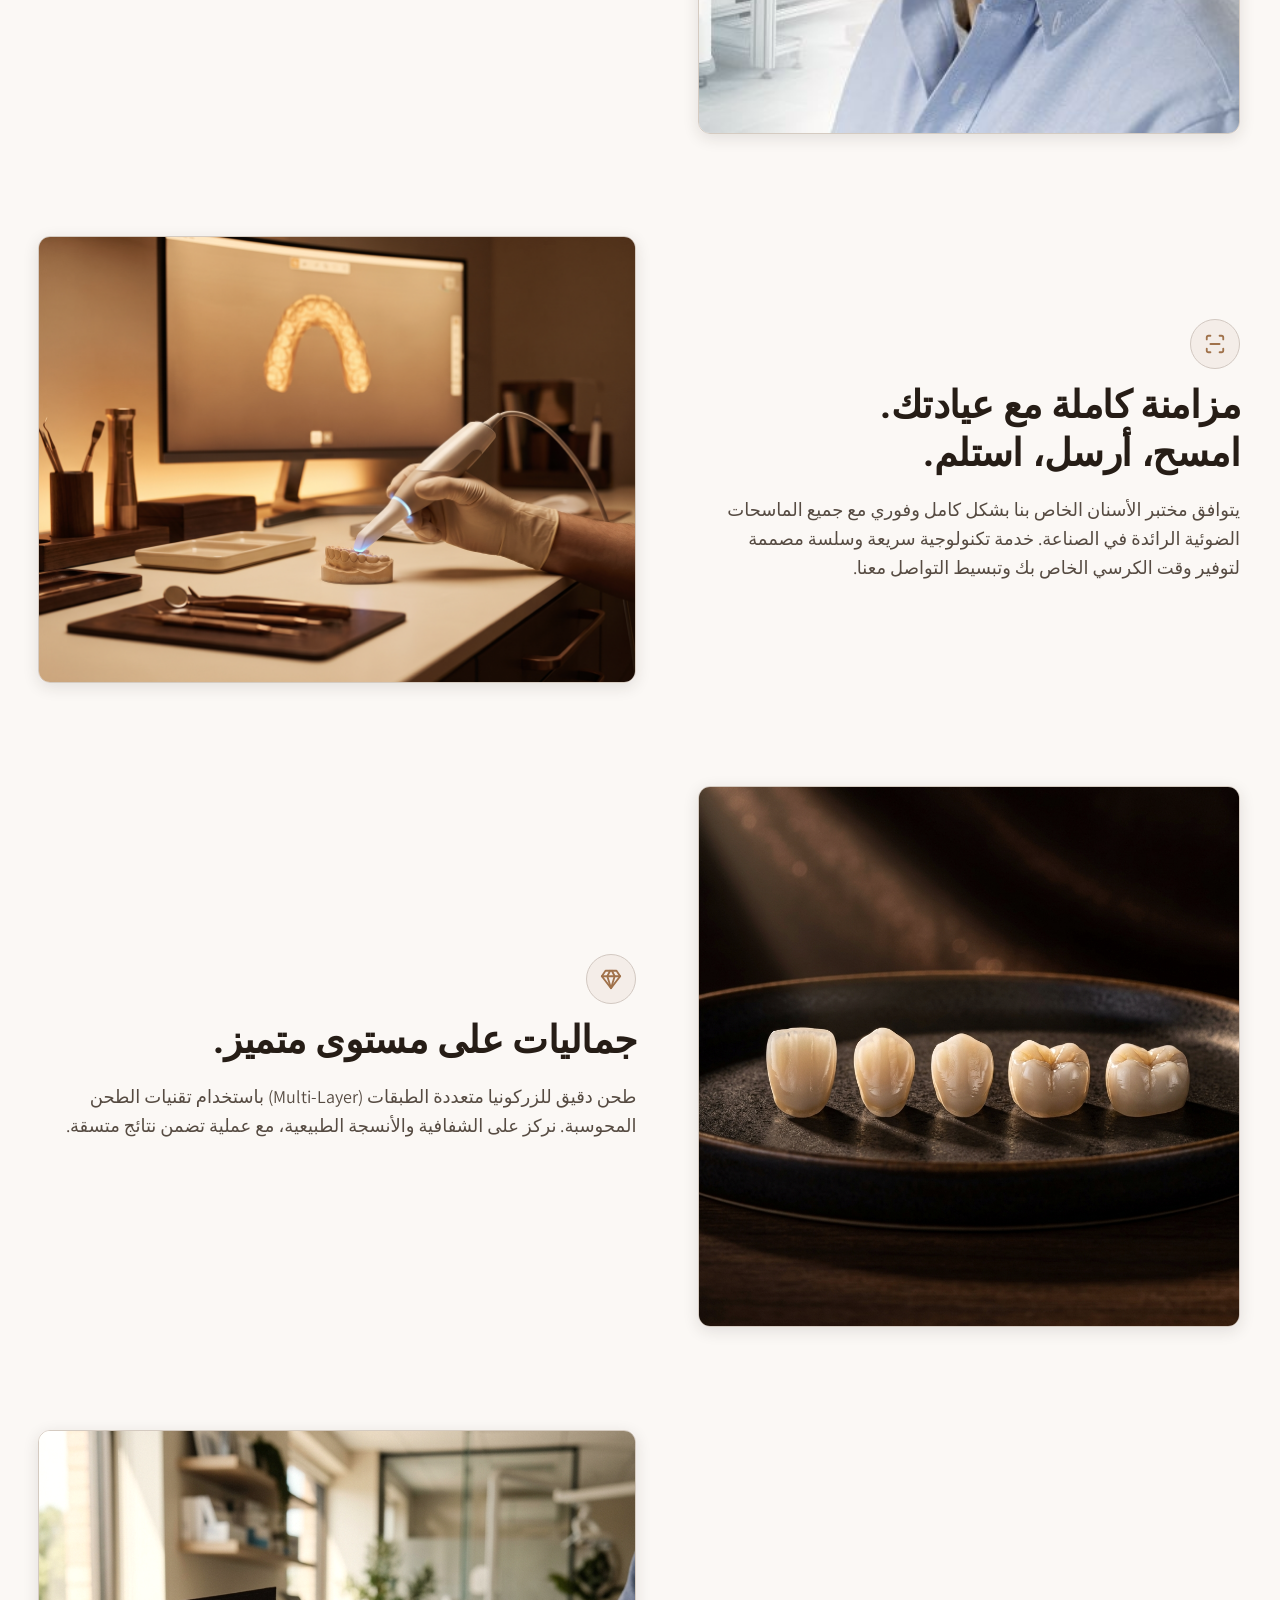
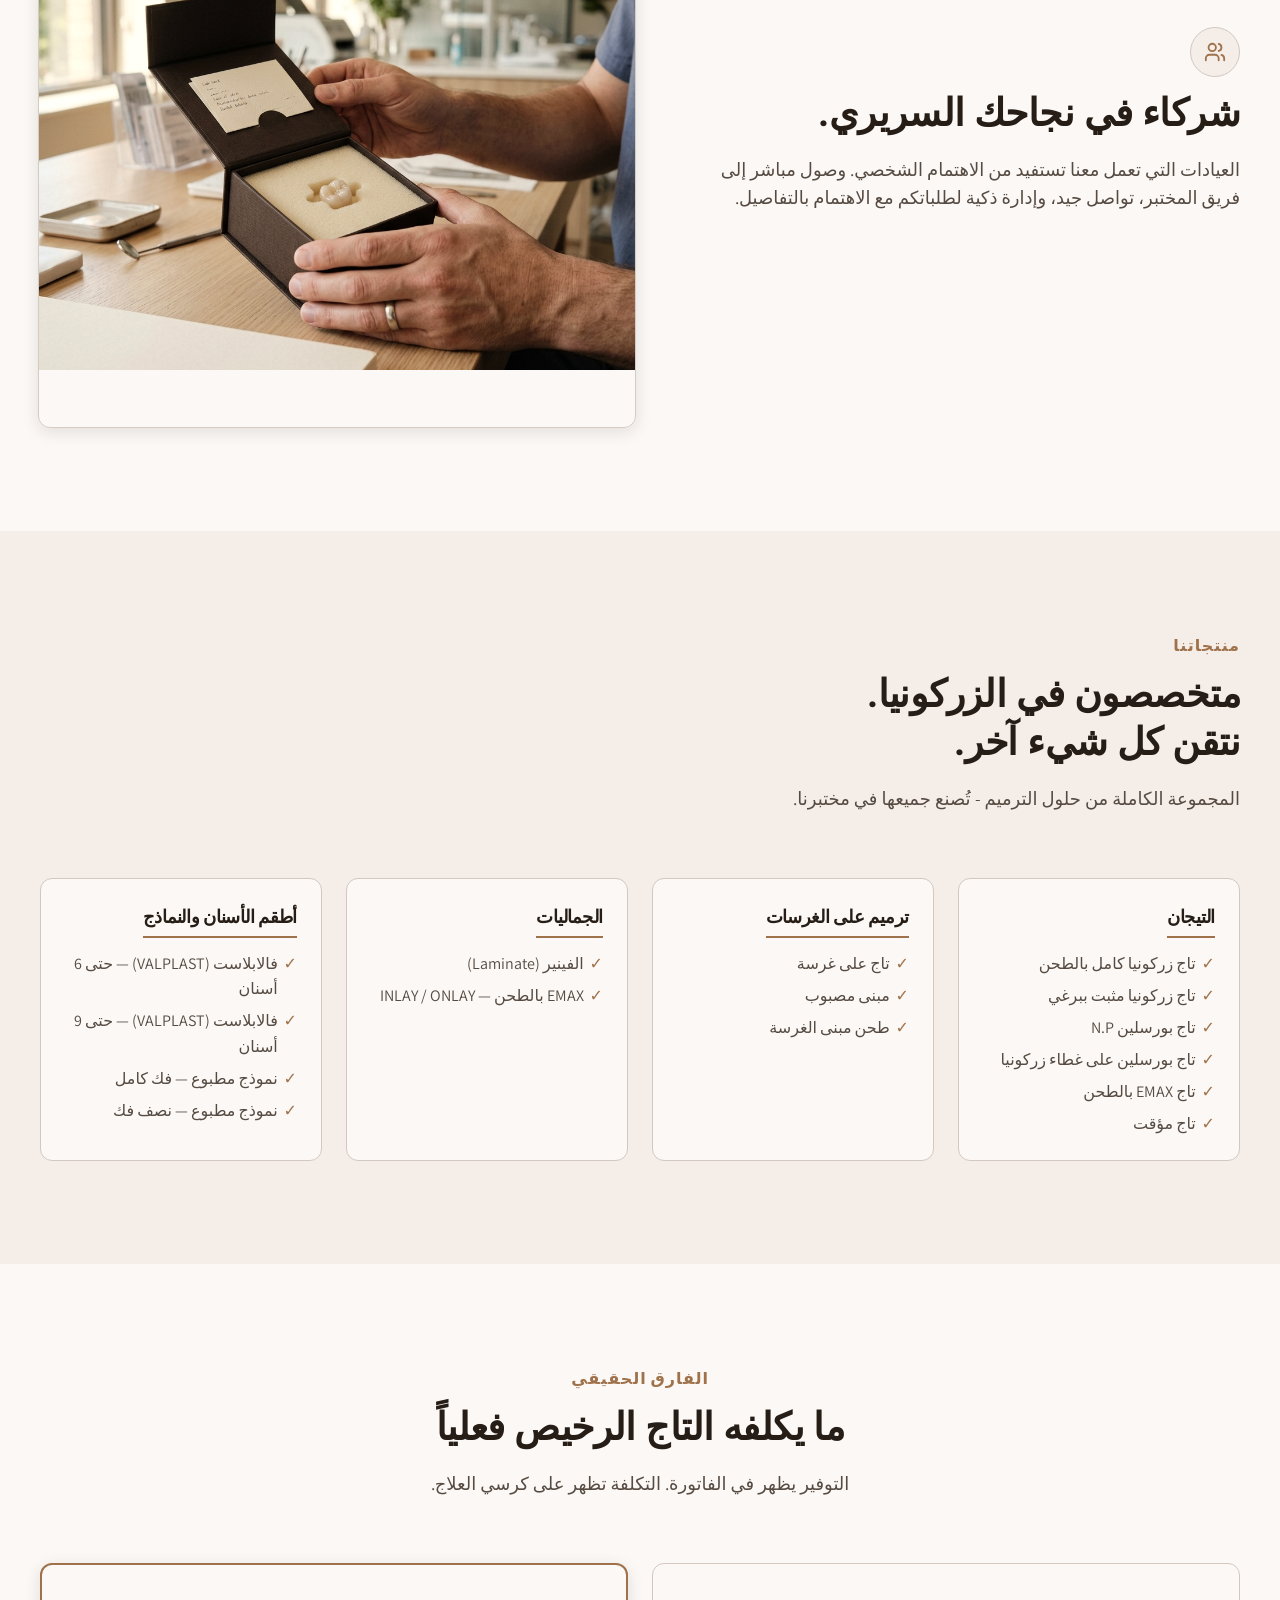
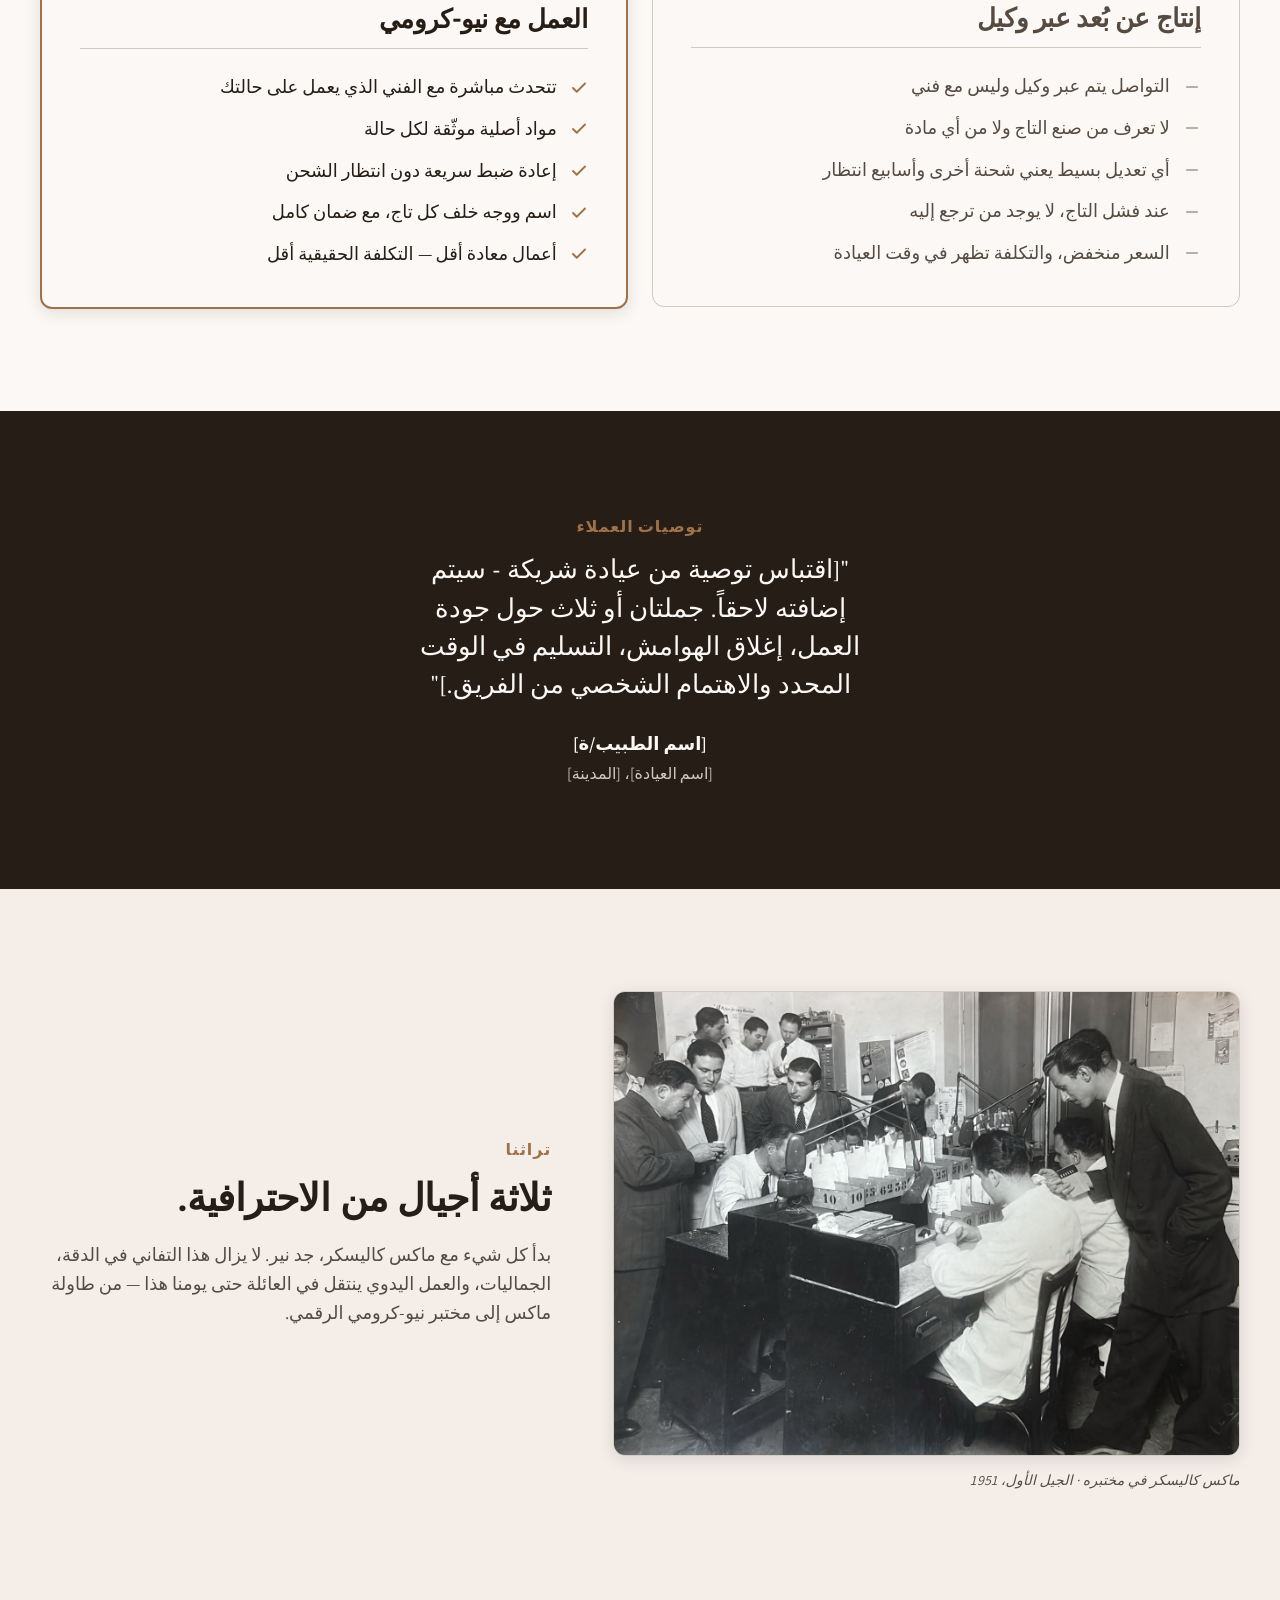
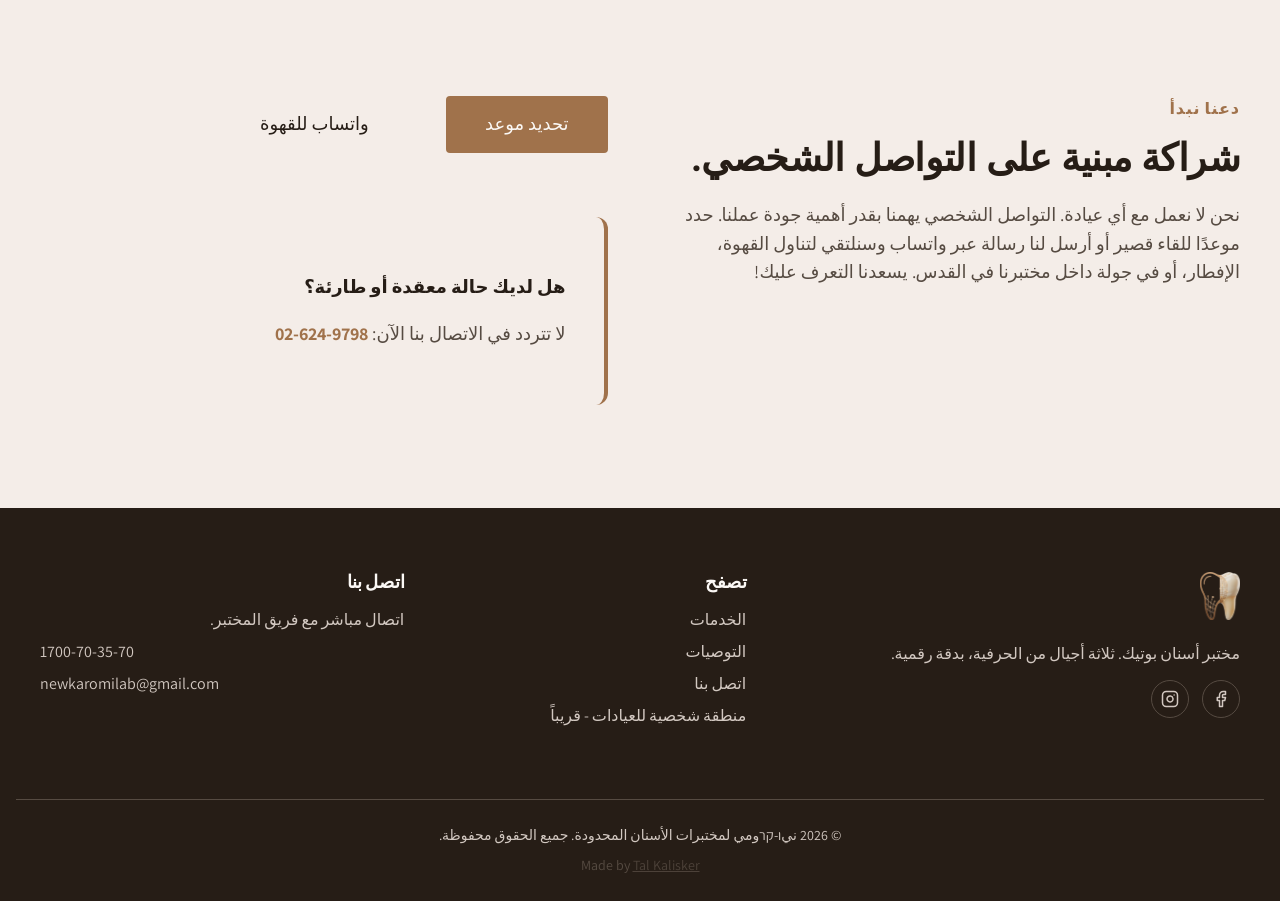
==== commit c1b9c051: "Update website content and add videos to gitignore" ====
--- a/Website-Option-1/index_ar.html
+++ b/Website-Option-1/index_ar.html
@@ -5,12 +5,12 @@
     <meta charset="UTF-8">
     <meta name="viewport" content="width=device-width, initial-scale=1.0">
     <title>نيו-קרومي — مختبرات أسنان متقدمة</title>
-    <meta name="description" content="45 عاماً من الخبرة كمختبر أسنان بوتيك - الآن بدقة رقمية مثالية.">
+    <meta name="description" content="مرضاك يستحقون تاجاً مثالياً. في نيو-كرومي نجمع بين 45 عاماً من الاحترافية والدقة الرقمية المتقدمة.">
     <!-- TODO: בעת העלאה לאוויר — החליפו את og:url ו-og:image בכתובות מלאות (https://...) -->
     <meta property="og:type" content="website">
     <meta property="og:title" content="نيו-קרومي — مختبرات أسنان متقدمة">
-    <meta property="og:description" content="45 عاماً من الخبرة كمختبر أسنان بوتيك - الآن بدقة رقمية مثالية.">
-    <meta property="og:image" content="./hero.png">
+    <meta property="og:description" content="مرضاك يستحقون تاجاً مثالياً. في نيو-كرومي نجمع بين 45 عاماً من الاحترافية والدقة الرقمية المتقدمة.">
+    <meta property="og:image" content="./NewHero.png">
     <meta property="og:locale" content="ar_IL">
     <meta name="twitter:card" content="summary_large_image">
     <link rel="icon" type="image/png" href="./favicon-3d.png">
@@ -19,7 +19,7 @@
     <link rel="preconnect" href="https://fonts.googleapis.com">
     <link rel="preconnect" href="https://fonts.gstatic.com" crossorigin>
     <link
-        href="https://fonts.googleapis.com/css2?family=Assistant:wght@400;500;600&family=Frank+Ruhl+Libre:wght@400;500;700&family=Marcellus&display=swap"
+        href="https://fonts.googleapis.com/css2?family=Assistant:wght@400;500;600&family=Frank+Ruhl+Libre:wght@400;500;700&family=Heebo:wght@500;700;800&family=Marcellus&display=swap"
         rel="stylesheet">
 </head>
 
@@ -54,9 +54,8 @@
             <div class="container hero-grid">
                 <div class="hero-content">
                     <p class="eyebrow">مختبر بوتيك · تراث من ثلاثة أجيال</p>
-                    <h1 id="hero-title" class="hero-title">45 عاماً من الخبرة في صناعة التيجان، بدقة رقمية مثالية.</h1>
-                    <p class="hero-subtitle">في نيו-קרومي نجمع بين تقاليد الحرفية المختبرية والتكنولوجيا المتقدمة. عملية
-                        عمل رقمية سلسة تضمن راحة البال والدعم الوثيق لكل عيادة في البلاد.</p>
+                    <h1 id="hero-title" class="hero-title">مرضاك يستحقون تاجاً مثالياً</h1>
+                    <p class="hero-subtitle">في نيو-كرومي نجمع بين 45 عاماً من الاحترافية والدقة الرقمية المتقدمة.</p>
                     <div class="hero-actions">
                         <a href="#contact" class="btn btn-primary">استشارة حول حالة</a>
                         <a href="#features" class="btn btn-outline">دعنا نعمل معاً</a>
@@ -72,23 +71,12 @@
                     </div>
                 </div>
                 <div class="hero-visual">
-                    <img src="./hero.png" alt="عمل يدوي دقيق للفنيين إلى جانب عملية طحن رقمية متقدمة" />
-                </div>
-            </div>
-        </section>
-
-        <section id="legacy" class="legacy" aria-labelledby="legacy-title">
-            <div class="container legacy-grid">
-                <figure class="legacy-figure">
-                    <div class="img-frame">
-                        <img src="./Max_Kalisker.jpg" alt="ماكس كاليسكر يعمل في مختبر الأسنان الخاص به" />
-                    </div>
-                    <figcaption class="legacy-caption">ماكس كاليسكر في مختبره · الجيل الأول، 1951</figcaption>
-                </figure>
-                <div class="legacy-content">
-                    <p class="eyebrow">تراثنا</p>
-                    <h2 id="legacy-title" class="section-title">ثلاثة أجيال من الاحترافية.</h2>
-                    <p class="feature-text">بدأ كل شيء مع ماكس كاليسكر، جد نير. لا يزال هذا التفاني في الدقة، الجماليات، والعمل اليدوي ينتقل في العائلة حتى يومنا هذا — من طاولة ماكس إلى مختبر نيو-كرومي الرقمي.</p>
+                    <video class="hero-video" autoplay loop muted playsinline preload="metadata"
+                        poster="./hero-poster.jpg" aria-label="مسح رقمي لمجموعة أسنان كاملة يتحول إلى تيجان زيركونيا جاهزة">
+                        <source src="./hero-loop.webm" type="video/webm">
+                        <source src="./hero-loop.mp4" type="video/mp4">
+                        <img src="./hero-poster.jpg" alt="مسح رقمي لمجموعة أسنان كاملة يتحول إلى تيجان زيركونيا جاهزة" />
+                    </video>
                 </div>
             </div>
         </section>
@@ -229,6 +217,38 @@
             </div>
         </section>
 
+        <section id="comparison" class="comparison" aria-labelledby="comparison-title">
+            <div class="container">
+                <div class="section-head">
+                    <p class="eyebrow">الفارق الحقيقي</p>
+                    <h2 id="comparison-title" class="section-title">ما يكلفه التاج الرخيص فعلياً</h2>
+                    <p class="feature-text">التوفير يظهر في الفاتورة. التكلفة تظهر على كرسي العلاج.</p>
+                </div>
+                <div class="comparison-grid">
+                    <div class="compare-card">
+                        <h3>إنتاج عن بُعد عبر وكيل</h3>
+                        <ul class="compare-list">
+                            <li><svg class="icon-minus" viewBox="0 0 24 24" fill="none" stroke="currentColor" stroke-width="2" stroke-linecap="round" aria-hidden="true"><line x1="5" y1="12" x2="19" y2="12"></line></svg><span>التواصل يتم عبر وكيل وليس مع فني</span></li>
+                            <li><svg class="icon-minus" viewBox="0 0 24 24" fill="none" stroke="currentColor" stroke-width="2" stroke-linecap="round" aria-hidden="true"><line x1="5" y1="12" x2="19" y2="12"></line></svg><span>لا تعرف من صنع التاج ولا من أي مادة</span></li>
+                            <li><svg class="icon-minus" viewBox="0 0 24 24" fill="none" stroke="currentColor" stroke-width="2" stroke-linecap="round" aria-hidden="true"><line x1="5" y1="12" x2="19" y2="12"></line></svg><span>أي تعديل بسيط يعني شحنة أخرى وأسابيع انتظار</span></li>
+                            <li><svg class="icon-minus" viewBox="0 0 24 24" fill="none" stroke="currentColor" stroke-width="2" stroke-linecap="round" aria-hidden="true"><line x1="5" y1="12" x2="19" y2="12"></line></svg><span>عند فشل التاج، لا يوجد من ترجع إليه</span></li>
+                            <li><svg class="icon-minus" viewBox="0 0 24 24" fill="none" stroke="currentColor" stroke-width="2" stroke-linecap="round" aria-hidden="true"><line x1="5" y1="12" x2="19" y2="12"></line></svg><span>السعر منخفض، والتكلفة تظهر في وقت العيادة</span></li>
+                        </ul>
+                    </div>
+                    <div class="compare-card compare-card-featured">
+                        <h3>العمل مع نيو-كرومي</h3>
+                        <ul class="compare-list">
+                            <li><svg class="icon-check" viewBox="0 0 24 24" fill="none" stroke="currentColor" stroke-width="2.5" stroke-linecap="round" stroke-linejoin="round" aria-hidden="true"><polyline points="20 6 9 17 4 12"></polyline></svg><span>تتحدث مباشرة مع الفني الذي يعمل على حالتك</span></li>
+                            <li><svg class="icon-check" viewBox="0 0 24 24" fill="none" stroke="currentColor" stroke-width="2.5" stroke-linecap="round" stroke-linejoin="round" aria-hidden="true"><polyline points="20 6 9 17 4 12"></polyline></svg><span>مواد أصلية موثّقة لكل حالة</span></li>
+                            <li><svg class="icon-check" viewBox="0 0 24 24" fill="none" stroke="currentColor" stroke-width="2.5" stroke-linecap="round" stroke-linejoin="round" aria-hidden="true"><polyline points="20 6 9 17 4 12"></polyline></svg><span>إعادة ضبط سريعة دون انتظار الشحن</span></li>
+                            <li><svg class="icon-check" viewBox="0 0 24 24" fill="none" stroke="currentColor" stroke-width="2.5" stroke-linecap="round" stroke-linejoin="round" aria-hidden="true"><polyline points="20 6 9 17 4 12"></polyline></svg><span>اسم ووجه خلف كل تاج، مع ضمان كامل</span></li>
+                            <li><svg class="icon-check" viewBox="0 0 24 24" fill="none" stroke="currentColor" stroke-width="2.5" stroke-linecap="round" stroke-linejoin="round" aria-hidden="true"><polyline points="20 6 9 17 4 12"></polyline></svg><span>أعمال معادة أقل — التكلفة الحقيقية أقل</span></li>
+                        </ul>
+                    </div>
+                </div>
+            </div>
+        </section>
+
         <!-- TODO: להחליף את ההמלצה והפרטים בהמלצה אמיתית ממרפאה שותפה -->
         <section id="testimonials" class="testimonial-section band-dark" aria-labelledby="testimonials-title">
             <div class="container testimonial-inner">
@@ -244,6 +264,22 @@
                         <span class="testimonial-clinic">[اسم العيادة]، [المدينة]</span>
                     </figcaption>
                 </figure>
+            </div>
+        </section>
+
+        <section id="legacy" class="legacy" aria-labelledby="legacy-title">
+            <div class="container legacy-grid">
+                <figure class="legacy-figure">
+                    <div class="img-frame">
+                        <img src="./Max_Kalisker.jpg" alt="ماكس كاليسكر يعمل في مختبر الأسنان الخاص به" />
+                    </div>
+                    <figcaption class="legacy-caption">ماكس كاليسكر في مختبره · الجيل الأول، 1951</figcaption>
+                </figure>
+                <div class="legacy-content">
+                    <p class="eyebrow">تراثنا</p>
+                    <h2 id="legacy-title" class="section-title">ثلاثة أجيال من الاحترافية.</h2>
+                    <p class="feature-text">بدأ كل شيء مع ماكس كاليسكر، جد نير. لا يزال هذا التفاني في الدقة، الجماليات، والعمل اليدوي ينتقل في العائلة حتى يومنا هذا — من طاولة ماكس إلى مختبر نيو-كرومي الرقمي.</p>
+                </div>
             </div>
         </section>
 
--- a/Website-Option-1/styles.css
+++ b/Website-Option-1/styles.css
@@ -150,11 +150,13 @@
 
 /* ============ Typography ============ */
 h1, h2, h3 {
-    font-family: 'Frank Ruhl Libre', 'Playfair Display', serif;
+    font-family: 'Heebo', 'Assistant', sans-serif;
+    font-weight: 700;
+    letter-spacing: -0.015em;
     color: inherit;
     text-wrap: balance;
     margin-top: 0;
-    line-height: 1.2;
+    line-height: 1.25;
 }
 p {
     max-width: 70ch;
@@ -233,13 +235,16 @@
 }
 @media (min-width: 900px) {
     .hero-grid {
-        grid-template-columns: 1.15fr 0.85fr;
+        grid-template-columns: 0.85fr 1.15fr;
         align-items: center;
     }
 }
 .hero-title {
+    font-family: 'Heebo', 'Assistant', sans-serif;
+    font-weight: 700;
     font-size: var(--font-size-hero);
-    line-height: 1.1;
+    line-height: 1.18;
+    letter-spacing: -0.015em;
     margin-bottom: var(--space-md);
 }
 .hero-subtitle {
@@ -273,7 +278,7 @@
     gap: var(--space-md);
 }
 .scanner-list li {
-    font-family: 'Frank Ruhl Libre', serif;
+    font-family: 'Heebo', 'Assistant', sans-serif;
     font-weight: 500;
     font-size: var(--font-size-small);
     color: var(--text-secondary);
@@ -293,15 +298,16 @@
     border-radius: var(--radius-md);
     z-index: 0;
 }
+.hero-visual video,
 .hero-visual img {
     position: relative;
     z-index: 1;
     width: 100%;
     height: auto;
     border-radius: var(--radius-md);
-    object-fit: cover;
-    aspect-ratio: 4/5;
-    filter: saturate(0.92) sepia(0.06);
+    object-fit: contain;
+    aspect-ratio: auto;
+    filter: saturate(0.96);
     box-shadow: var(--shadow-lg);
 }
 
@@ -339,8 +345,9 @@
     gap: var(--space-xs);
 }
 .stat-number {
-    font-family: 'Frank Ruhl Libre', serif;
-    font-weight: 700;
+    font-family: 'Heebo', 'Assistant', sans-serif;
+    font-weight: 800;
+    letter-spacing: -0.02em;
     font-size: var(--font-size-h1);
     color: var(--brand-500);
     line-height: 1;
@@ -730,3 +737,170 @@
 .tel-link:hover {
     color: var(--action-hover);
 }
+
+/* ============ Comparison ============ */
+.comparison {
+    padding: var(--space-2xl) 0;
+}
+.comparison .section-head {
+    max-width: 60ch;
+    margin-inline: auto;
+    text-align: center;
+}
+.comparison-grid {
+    display: grid;
+    grid-template-columns: 1fr;
+    gap: var(--space-md);
+    align-items: start;
+}
+@media (min-width: 820px) {
+    .comparison-grid {
+        grid-template-columns: 1fr 1fr;
+    }
+}
+.compare-card {
+    background-color: var(--surface-bg);
+    border: 1px solid var(--border-subtle, rgba(0, 0, 0, 0.1));
+    border-radius: var(--radius-md);
+    padding: var(--space-lg);
+}
+.compare-card-featured {
+    border: 2px solid var(--action-primary);
+    box-shadow: var(--shadow-md);
+}
+.compare-card h3 {
+    font-size: var(--font-size-h3);
+    color: var(--text-secondary);
+    padding-bottom: var(--space-sm);
+    border-bottom: 1px solid var(--border-subtle, rgba(0, 0, 0, 0.1));
+    margin-bottom: var(--space-md);
+}
+.compare-card-featured h3 {
+    color: var(--text-primary);
+}
+.compare-list {
+    list-style: none;
+    margin: 0;
+    padding: 0;
+    display: flex;
+    flex-direction: column;
+    gap: var(--space-sm);
+}
+.compare-list li {
+    display: flex;
+    gap: var(--space-sm);
+    align-items: flex-start;
+    line-height: 1.6;
+    color: var(--text-secondary);
+}
+.compare-card-featured .compare-list li {
+    color: var(--text-primary);
+}
+.compare-list svg {
+    flex-shrink: 0;
+    margin-top: 0.3em;
+    width: 18px;
+    height: 18px;
+}
+.compare-list .icon-minus {
+    color: var(--text-secondary);
+    opacity: 0.55;
+}
+.compare-list .icon-check {
+    color: var(--action-primary);
+}
+
+.hero-visual .hero-video {
+    display: block;
+    width: 100%;
+    height: auto;
+    border-radius: 0;
+    box-shadow: none;
+    filter: none;
+    mix-blend-mode: normal;
+    -webkit-mask-image: radial-gradient(ellipse 80% 80% at 50% 48%,
+        rgba(0, 0, 0, 1) 30%,
+        rgba(0, 0, 0, 0.98) 46%,
+        rgba(0, 0, 0, 0.88) 58%,
+        rgba(0, 0, 0, 0.62) 68%,
+        rgba(0, 0, 0, 0.3) 79%,
+        rgba(0, 0, 0, 0.08) 89%,
+        rgba(0, 0, 0, 0) 97%);
+    mask-image: radial-gradient(ellipse 80% 80% at 50% 48%,
+        rgba(0, 0, 0, 1) 30%,
+        rgba(0, 0, 0, 0.98) 46%,
+        rgba(0, 0, 0, 0.88) 58%,
+        rgba(0, 0, 0, 0.62) 68%,
+        rgba(0, 0, 0, 0.3) 79%,
+        rgba(0, 0, 0, 0.08) 89%,
+        rgba(0, 0, 0, 0) 97%);
+}
+.hero-visual:has(.hero-video) {
+    box-sizing: border-box;
+    padding: 5% 6%;
+    background: radial-gradient(ellipse 78% 78% at 50% 48%,
+        var(--surface-alt) 26%,
+        color-mix(in oklch, var(--surface-alt), var(--surface-bg) 45%) 52%,
+        color-mix(in oklch, var(--surface-alt), var(--surface-bg) 80%) 72%,
+        transparent 92%);
+}
+.hero-visual:has(.hero-video)::before {
+    display: none;
+}
+
+/* Desktop: video anchored to the container, sized so it can never
+   overlap the text column (46% + 50% + gap = 100%). */
+@media (min-width: 900px) {
+    .hero {
+        position: relative;
+        overflow: hidden;
+    }
+    .hero-grid:has(.hero-video) {
+        position: relative;
+        grid-template-columns: 1fr;
+        min-height: 68vh;
+        align-content: center;
+    }
+    .hero-grid:has(.hero-video) .hero-content {
+        position: relative;
+        z-index: 2;
+        max-width: 44%;
+    }
+    .hero-visual:has(.hero-video) {
+        position: absolute;
+        top: 50%;
+        transform: translateY(-50%);
+        inset-inline-end: -6%;
+        width: 58%;
+        z-index: 1;
+        pointer-events: none;
+    }
+}
+
+[data-theme="dark"] .hero-visual .hero-video {
+    filter: none;
+    mix-blend-mode: normal;
+}
+[data-theme="dark"] .hero-visual:has(.hero-video) {
+    box-sizing: border-box;
+    padding: 4% 5%;
+    border-radius: var(--radius-md);
+    background: radial-gradient(ellipse 90% 90% at 50% 48%,
+        var(--brand-50) 20%,
+        var(--brand-100) 70%,
+        color-mix(in oklch, var(--brand-100), var(--brand-900) 10%) 100%);
+    box-shadow: 0 24px 60px -20px rgba(0, 0, 0, 0.6);
+}
+
+@media (prefers-reduced-motion: reduce) {
+    .hero-video {
+        display: none;
+    }
+    .hero-visual {
+        background-image: url('./hero-poster.jpg');
+        background-size: contain;
+        background-position: center;
+        background-repeat: no-repeat;
+        min-height: 320px;
+    }
+}
